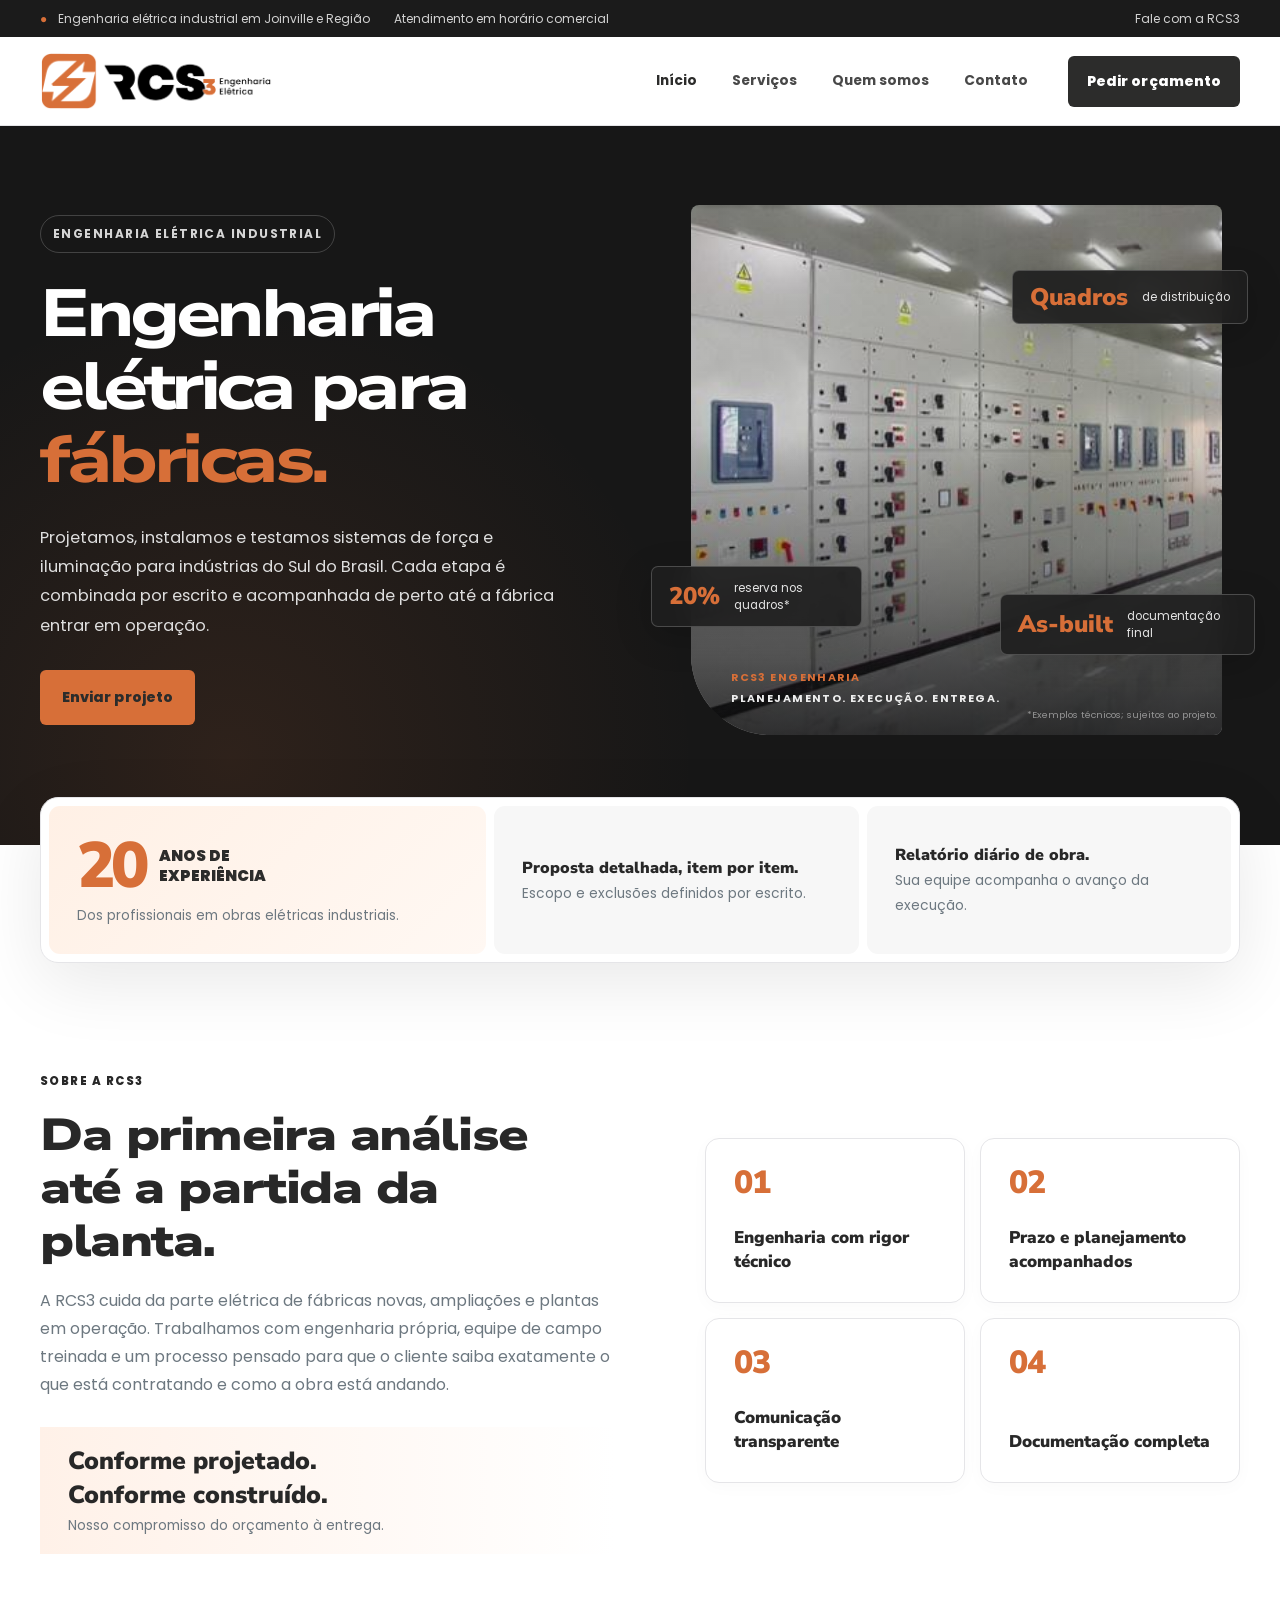
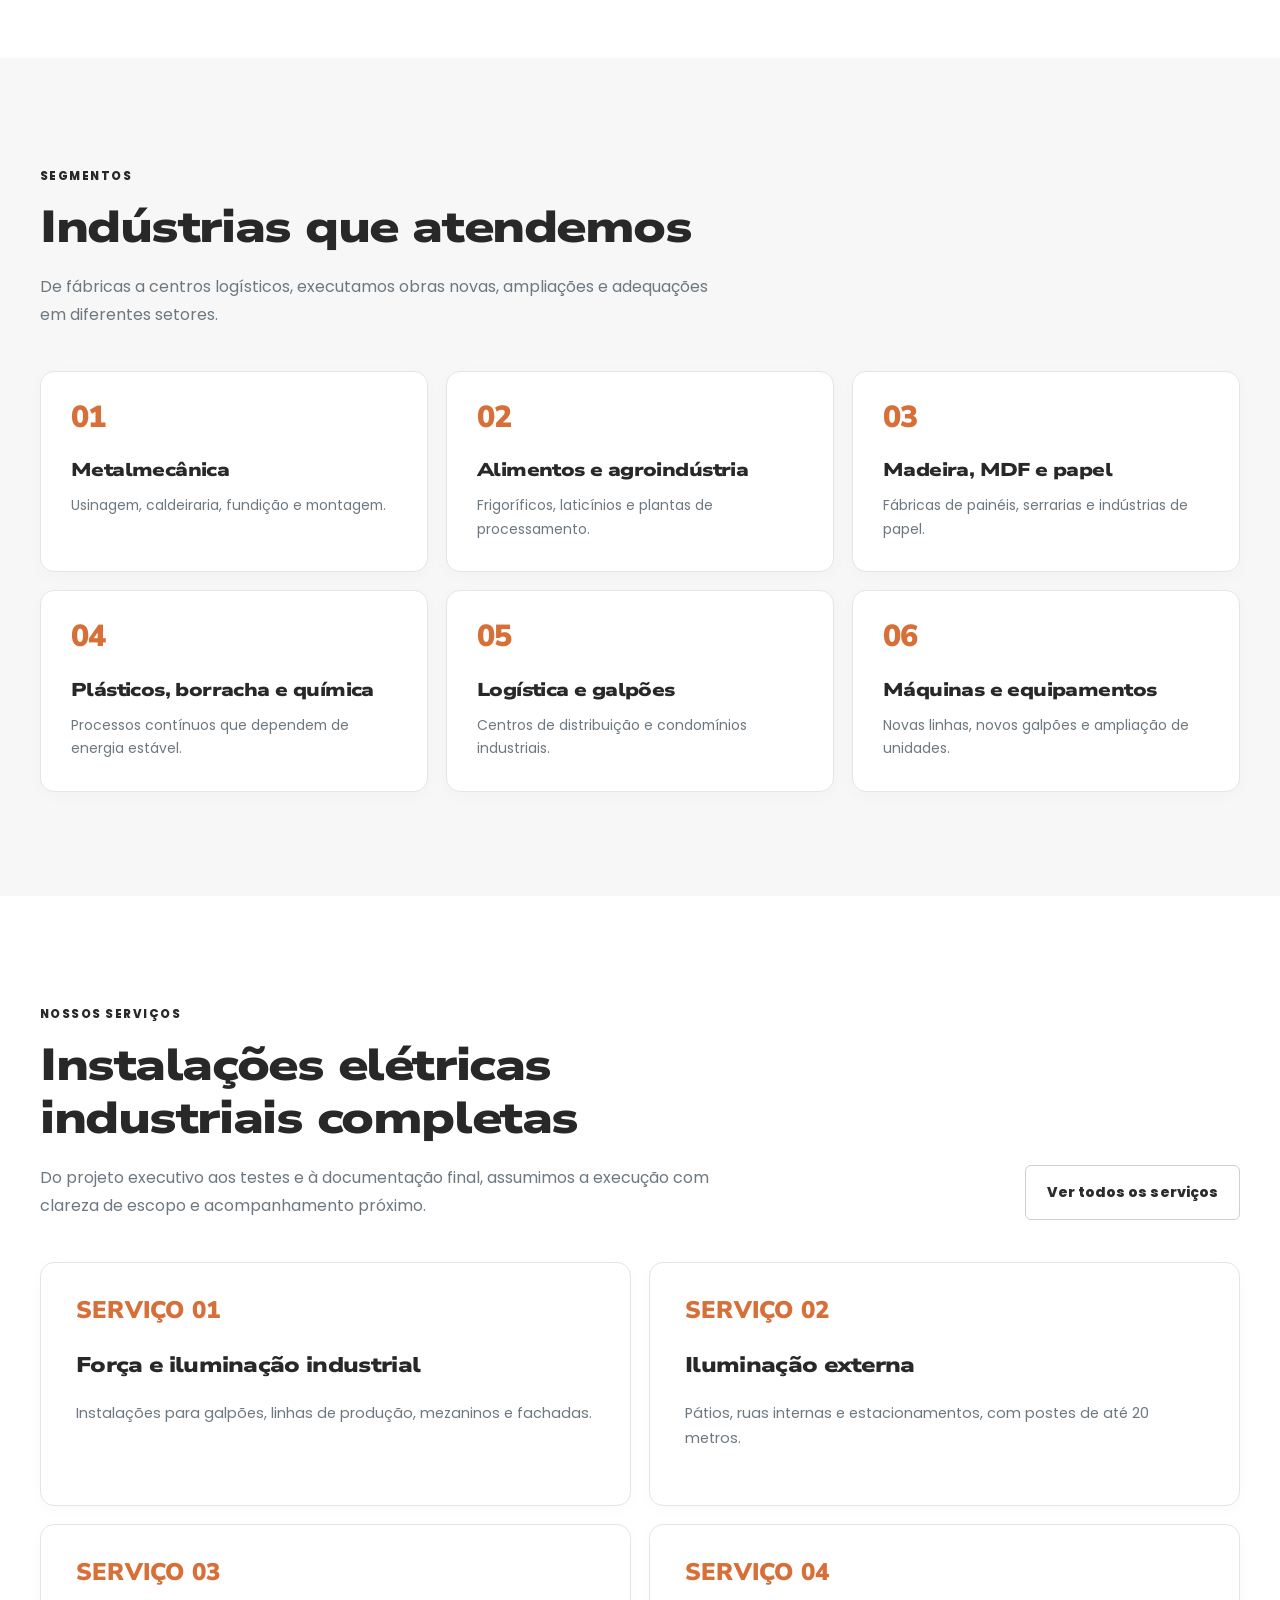
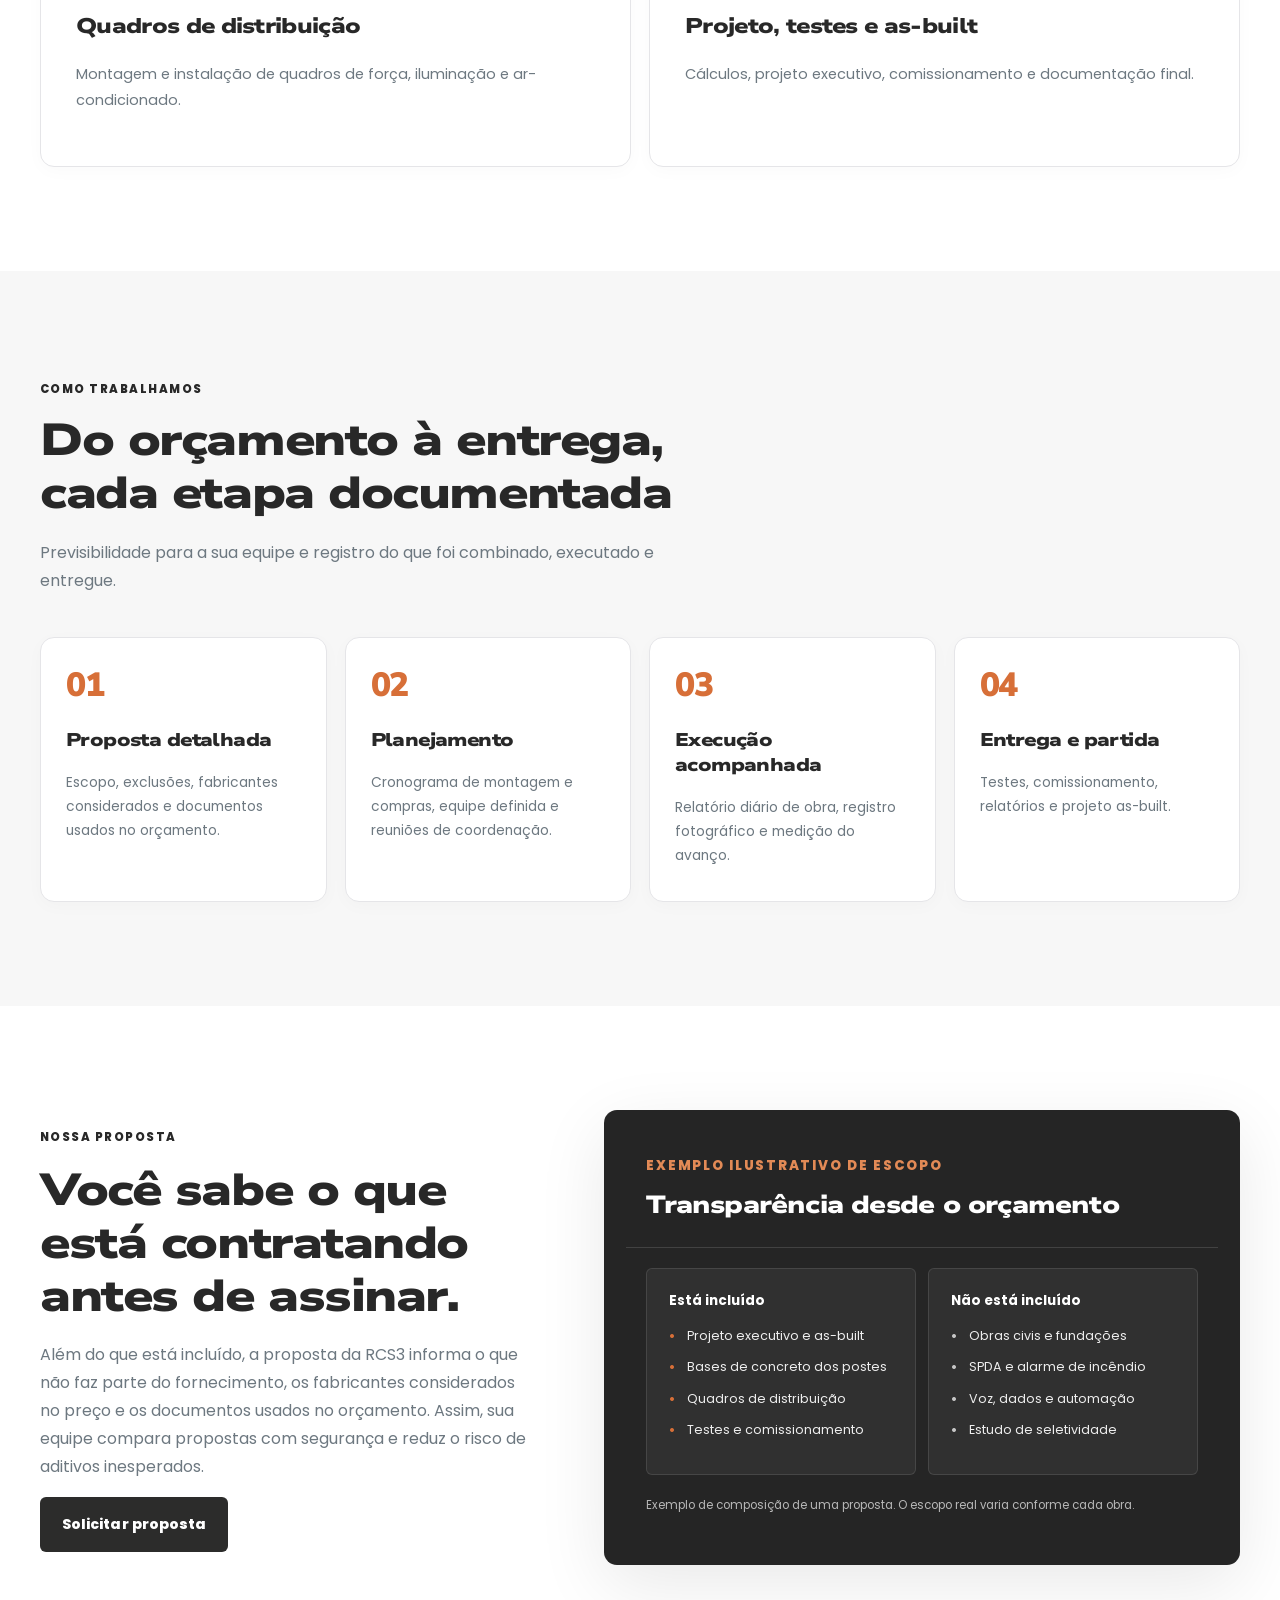
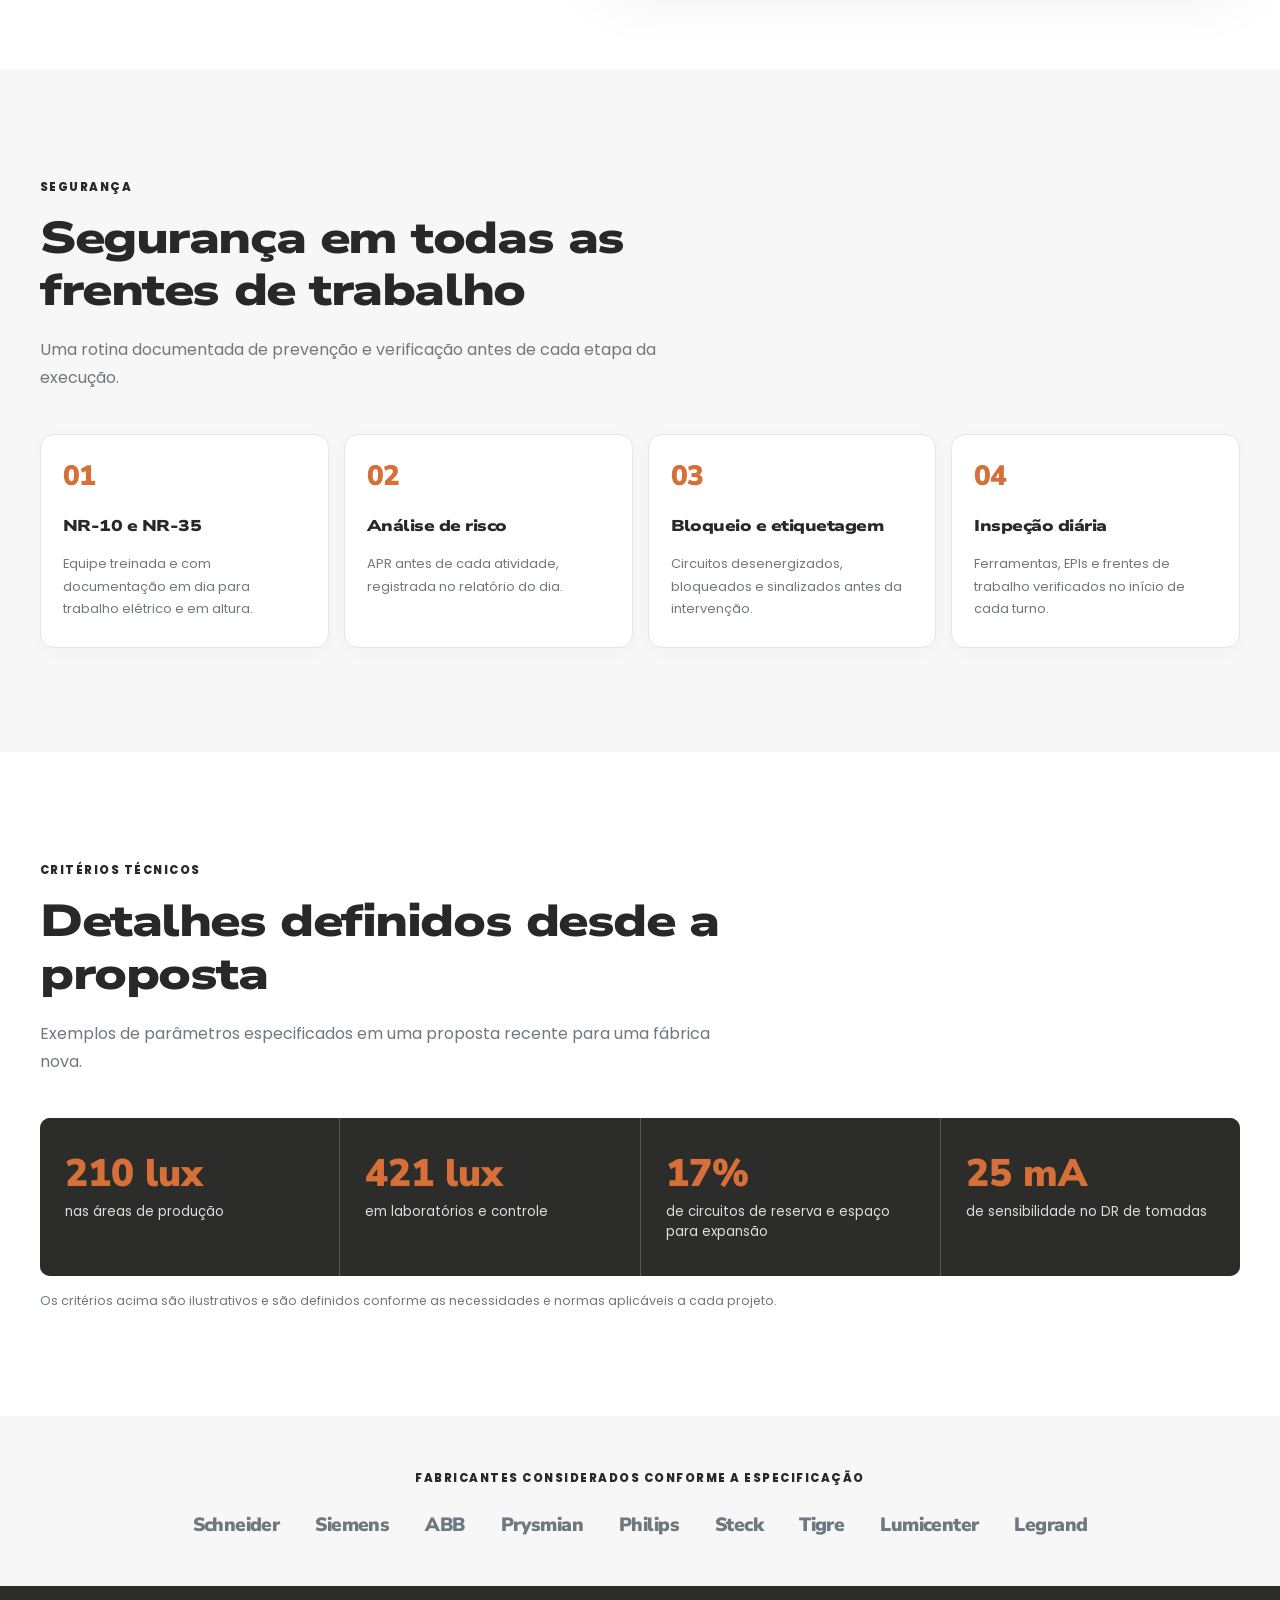
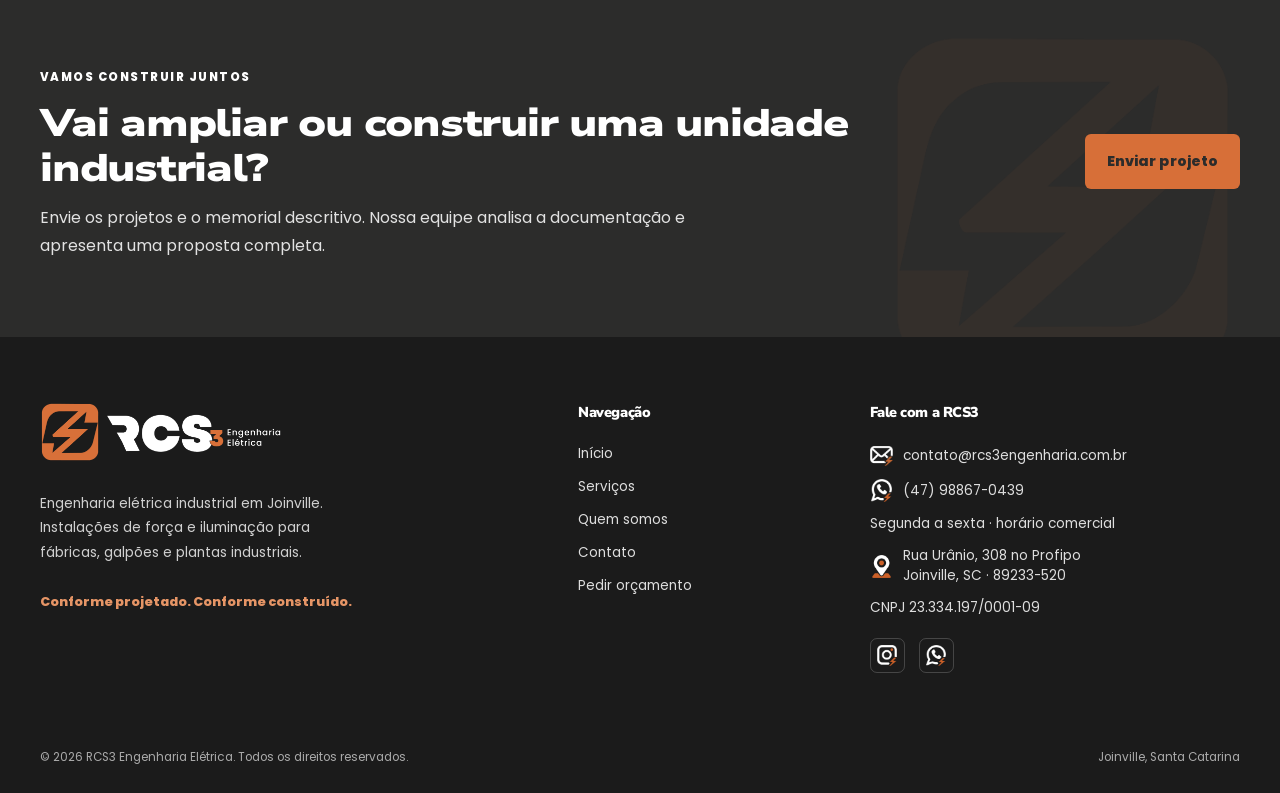
==== index.html @ acaf4c8c "Versao inicial do site RCS3" ====
<!DOCTYPE html>
<html lang="pt-BR">
  <head>
    <meta charset="UTF-8">
    <meta name="viewport" content="width=device-width, initial-scale=1.0">
    <meta name="theme-color" content="#2c2c2b">
    <meta name="description" content="Projetos, instalações de força e iluminação para indústrias, galpões e fábricas. Engenharia elétrica industrial em Joinville e Norte de Santa Catarina.">
    <meta property="og:type" content="website">
    <meta property="og:title" content="RCS3 Engenharia Elétrica | Instalações Industriais em Joinville">
    <meta property="og:description" content="Projetos, instalações de força e iluminação para indústrias, galpões e fábricas. Engenharia elétrica industrial em Joinville e Norte de Santa Catarina.">
    <title>RCS3 Engenharia Elétrica | Instalações Industriais em Joinville</title>
    <link rel="icon" type="image/png" sizes="192x192" href="assets/images/favicon-rcs3.png">
    <link rel="preconnect" href="https://fonts.googleapis.com">
    <link rel="preconnect" href="https://fonts.gstatic.com" crossorigin>
    <link rel="stylesheet" href="assets/css/style.css">
    <script type="application/ld+json">
      {
        "@context": "https://schema.org",
        "@type": "ProfessionalService",
        "name": "RCS3 Engenharia Elétrica",
        "description": "Engenharia elétrica industrial para fábricas, galpões e plantas industriais.",
        "telephone": "+55 47 98867-0439",
        "email": "contato@rcs3engenharia.com.br",
        "address": {
          "@type": "PostalAddress",
          "streetAddress": "Rua Urânio, 308",
          "addressLocality": "Joinville",
          "addressRegion": "SC",
          "postalCode": "89233-520",
          "addressCountry": "BR"
        },
        "areaServed": "Norte de Santa Catarina"
      }
    </script>
  </head>
  <body>
    <a href="#conteudo" class="skip-link">Pular para o conteúdo</a>
    <div class="topbar">
      <div class="container">
        <div class="topbar-items">
          <span><span class="dot">●</span> Engenharia elétrica industrial em Joinville e Região</span>
          <span>Atendimento em horário comercial</span>
        </div>
        <a href="https://wa.me/5547988670439?text=Ol%C3%A1%2C%20RCS3!%20Gostaria%20de%20conversar%20sobre%20um%20projeto%20el%C3%A9trico%20industrial." target="_blank" rel="noopener noreferrer">Fale com a RCS3</a>
      </div>
    </div>
    <header class="main-header">
      <div class="container header-inner">
        <a class="brand" href="index.html" aria-label="RCS3 Engenharia Elétrica, página inicial">
          <img class="brand-logo" src="assets/images/logo-preto-laranja.png" alt="RCS3 Engenharia Elétrica" width="232" height="55" decoding="async">
        </a>
        <nav class="nav" id="navegacao-principal" aria-label="Navegação principal" data-primary-nav>
          <a href="index.html" aria-current="page">Início</a>
          <a href="servicos.html">Serviços</a>
          <a href="quem-somos.html">Quem somos</a>
          <a href="contato.html">Contato</a>
        </nav>
        <a class="btn btn-navy header-cta" href="contato.html#orcamento">Pedir orçamento</a>
        <button class="menu-toggle" type="button" aria-label="Abrir ou fechar menu" aria-controls="navegacao-principal" aria-expanded="false" data-menu-toggle>Menu</button>
      </div>
    </header>
    <main id="conteudo">
      <section class="hero">
        <div class="container hero-inner">
          <div class="hero-copy">
            <span class="eyebrow">ENGENHARIA ELÉTRICA INDUSTRIAL</span>
            <h1>Engenharia elétrica para <em>fábricas.</em></h1>
            <p>Projetamos, instalamos e testamos sistemas de força e iluminação para indústrias do Sul do Brasil. Cada etapa é combinada por escrito e acompanhada de perto até a fábrica entrar em operação.</p>
            
            <div class="hero-actions">
              <a class="btn btn-gold" href="contato.html#orcamento">Enviar projeto</a>
            </div>
            </div>

            

          <div class="hero-image-wrap">
            <div class="hero-image" role="img" aria-label="Painéis elétricos industriais de distribuição">
              <div class="image-caption"><span>RCS3 ENGENHARIA</span> Planejamento. Execução. Entrega.</div>
            </div>

            <div class="tech-float one">
              <strong>Quadros</strong>
              <span>de distribuição</span>
            </div>

            <div class="tech-float two">
              <strong>20%</strong>
              <span>reserva nos quadros*</span>
            </div>
            <div class="tech-float three">
              <strong>As-built</strong>
              <span>documentação final</span>
            </div>
            <div class="hero-note">*Exemplos técnicos; sujeitos ao projeto.</div>
          </div>
        </div>
      </section>
      
      <section class="trust-band">
  <div class="container">
    <div class="trust-grid trust-grid-authority">

      <div class="trust-item trust-item-experience">
        <div class="experience-heading">
          <strong class="experience-number">20</strong>
          <span class="experience-label">
            ANOS DE<br>EXPERIÊNCIA
          </span>
        </div>

        <p class="experience-description">
          Dos profissionais em obras elétricas industriais.
        </p>
      </div>

      <div class="trust-item">
        <div>
          <strong>Proposta detalhada, item por item.</strong>
          <span>Escopo e exclusões definidos por escrito.</span>
        </div>
      </div>

      <div class="trust-item">
        <div>
          <strong>Relatório diário de obra.</strong>
          <span>Sua equipe acompanha o avanço da execução.</span>
        </div>
      </div>

    </div>
  </div>
</section>
      
      <section class="section">
        <div class="container intro-grid">
          <div data-reveal>
            <span class="small-label">SOBRE A RCS3</span>
            <h2 style="margin:18px 0">Da primeira análise até a partida da planta.</h2>
            <p class="muted">A RCS3 cuida da parte elétrica de fábricas novas, ampliações e plantas em operação. Trabalhamos com engenharia própria, equipe de campo treinada e um processo pensado para que o cliente saiba exatamente o que está contratando e como a obra está andando.</p>
            <div class="intro-stat">
              <strong>Conforme projetado.<br>Conforme construído.</strong>
              <span>Nosso compromisso do orçamento à entrega.</span>
            </div>
          </div>
          <div class="pill-stack" data-reveal>
            <div class="pill-tile">
              <span class="index">01</span>
              <strong>Engenharia com rigor técnico</strong>
            </div>
            <div class="pill-tile">
              <span class="index">02</span>
              <strong>Prazo e planejamento acompanhados</strong>
            </div>
            <div class="pill-tile">
              <span class="index">03</span>
              <strong>Comunicação transparente</strong>
            </div>
            <div class="pill-tile">
              <span class="index">04</span>
              <strong>Documentação completa</strong>
            </div>
          </div>
        </div>
      </section>
      <section class="section section-alt">
        <div class="container">
          <div class="section-top">
            <div class="section-heading">
              <span class="small-label">SEGMENTOS</span>
              <h2>Indústrias que atendemos</h2>
              <p>De fábricas a centros logísticos, executamos obras novas, ampliações e adequações em diferentes setores.</p>
            </div>
          </div>
          <div class="card-grid">
            <article class="simple-card" data-reveal>
              <div class="card-num">01</div>
              <h3>Metalmecânica</h3>
              <p>Usinagem, caldeiraria, fundição e montagem.</p>
            </article>
            <article class="simple-card" data-reveal>
              <div class="card-num">02</div>
              <h3>Alimentos e agroindústria</h3>
              <p>Frigoríficos, laticínios e plantas de processamento.</p>
            </article>
            <article class="simple-card" data-reveal>
              <div class="card-num">03</div>
              <h3>Madeira, MDF e papel</h3>
              <p>Fábricas de painéis, serrarias e indústrias de papel.</p>
            </article>
            <article class="simple-card" data-reveal>
              <div class="card-num">04</div>
              <h3>Plásticos, borracha e química</h3>
              <p>Processos contínuos que dependem de energia estável.</p>
            </article>
            <article class="simple-card" data-reveal>
              <div class="card-num">05</div>
              <h3>Logística e galpões</h3>
              <p>Centros de distribuição e condomínios industriais.</p>
            </article>
            <article class="simple-card" data-reveal>
              <div class="card-num">06</div>
              <h3>Máquinas e equipamentos</h3>
              <p>Novas linhas, novos galpões e ampliação de unidades.</p>
            </article>
          </div>
        </div>
      </section>
      <section class="section">
        <div class="container">
          <div class="section-top">
            <div class="section-heading">
              <span class="small-label">NOSSOS SERVIÇOS</span>
              <h2>Instalações elétricas industriais completas</h2>
              <p>Do projeto executivo aos testes e à documentação final, assumimos a execução com clareza de escopo e acompanhamento próximo.</p>
            </div>
            <a href="servicos.html" class="btn btn-outline">Ver todos os serviços</a>
          </div>
          <div class="service-grid">
            <article class="service-card" data-reveal>
              <div class="card-num">SERVIÇO 01</div>
              <h3>Força e iluminação industrial</h3>
              <p>Instalações para galpões, linhas de produção, mezaninos e fachadas.</p>
            </article>
            <article class="service-card" data-reveal>
              <div class="card-num">SERVIÇO 02</div>
              <h3>Iluminação externa</h3>
              <p>Pátios, ruas internas e estacionamentos, com postes de até 20 metros.</p>
            </article>
            <article class="service-card" data-reveal>
              <div class="card-num">SERVIÇO 03</div>
              <h3>Quadros de distribuição</h3>
              <p>Montagem e instalação de quadros de força, iluminação e ar-condicionado.</p>
            </article>
            <article class="service-card" data-reveal>
              <div class="card-num">SERVIÇO 04</div>
              <h3>Projeto, testes e as-built</h3>
              <p>Cálculos, projeto executivo, comissionamento e documentação final.</p>
            </article>
          </div>
        </div>
      </section>
      <section class="section section-alt">
        <div class="container">
          <div class="section-top">
            <div class="section-heading">
              <span class="small-label">COMO TRABALHAMOS</span>
              <h2>Do orçamento à entrega, cada etapa documentada</h2>
              <p>Previsibilidade para a sua equipe e registro do que foi combinado, executado e entregue.</p>
            </div>
          </div>
          <div class="process-grid">
            <article class="process-card" data-reveal>
              <div class="process-index">01</div>
              <h3>Proposta detalhada</h3>
              <p>Escopo, exclusões, fabricantes considerados e documentos usados no orçamento.</p>
            </article>
            <article class="process-card" data-reveal>
              <div class="process-index">02</div>
              <h3>Planejamento</h3>
              <p>Cronograma de montagem e compras, equipe definida e reuniões de coordenação.</p>
            </article>
            <article class="process-card" data-reveal>
              <div class="process-index">03</div>
              <h3>Execução acompanhada</h3>
              <p>Relatório diário de obra, registro fotográfico e medição do avanço.</p>
            </article>
            <article class="process-card" data-reveal>
              <div class="process-index">04</div>
              <h3>Entrega e partida</h3>
              <p>Testes, comissionamento, relatórios e projeto as-built.</p>
            </article>
          </div>
        </div>
      </section>
      <section class="section">
        <div class="container proposal-grid">
          <div data-reveal>
            <span class="small-label">NOSSA PROPOSTA</span>
            <h2 style="margin:17px 0">Você sabe o que está contratando antes de assinar.</h2>
            <p class="muted">Além do que está incluído, a proposta da RCS3 informa o que não faz parte do fornecimento, os fabricantes considerados no preço e os documentos usados no orçamento. Assim, sua equipe compara propostas com segurança e reduz o risco de aditivos inesperados.</p>
            <a href="contato.html#orcamento" class="btn btn-navy">Solicitar proposta</a>
          </div>
          <div class="proposal-box" data-reveal>
            <div class="proposal-head">
              <small>EXEMPLO ILUSTRATIVO DE ESCOPO</small>
              <h3>Transparência desde o orçamento</h3>
            </div>
            <div class="proposal-body">
              <div class="proposal-panel">
                <strong>Está incluído</strong>
                <ul>
                  <li>Projeto executivo e as-built</li>
                  <li>Bases de concreto dos postes</li>
                  <li>Quadros de distribuição</li>
                  <li>Testes e comissionamento</li>
                </ul>
              </div>
              <div class="proposal-panel exclude">
                <strong>Não está incluído</strong>
                <ul>
                  <li>Obras civis e fundações</li>
                  <li>SPDA e alarme de incêndio</li>
                  <li>Voz, dados e automação</li>
                  <li>Estudo de seletividade</li>
                </ul>
              </div>
            </div>
            <p class="proposal-foot">Exemplo de composição de uma proposta. O escopo real varia conforme cada obra.</p>
          </div>
        </div>
      </section>
      <section class="section section-alt">
        <div class="container">
          <div class="section-top">
            <div class="section-heading">
              <span class="small-label">SEGURANÇA</span>
              <h2>Segurança em todas as frentes de trabalho</h2>
              <p>Uma rotina documentada de prevenção e verificação antes de cada etapa da execução.</p>
            </div>
          </div>
          <div class="safety-grid">
            <article class="safety-card">
              <span class="mini-icon">01</span>
              <h3>NR-10 e NR-35</h3>
              <p>Equipe treinada e com documentação em dia para trabalho elétrico e em altura.</p>
            </article>
            <article class="safety-card">
              <span class="mini-icon">02</span>
              <h3>Análise de risco</h3>
              <p>APR antes de cada atividade, registrada no relatório do dia.</p>
            </article>
            <article class="safety-card">
              <span class="mini-icon">03</span>
              <h3>Bloqueio e etiquetagem</h3>
              <p>Circuitos desenergizados, bloqueados e sinalizados antes da intervenção.</p>
            </article>
            <article class="safety-card">
              <span class="mini-icon">04</span>
              <h3>Inspeção diária</h3>
              <p>Ferramentas, EPIs e frentes de trabalho verificados no início de cada turno.</p>
            </article>
          </div>
        </div>
      </section>
      <section class="section">
        <div class="container">
          <div class="section-top">
            <div class="section-heading">
              <span class="small-label">CRITÉRIOS TÉCNICOS</span>
              <h2>Detalhes definidos desde a proposta</h2>
              <p>Exemplos de parâmetros especificados em uma proposta recente para uma fábrica nova.</p>
            </div>
          </div>
          <div class="metrics-grid">
            <div class="metric">
              <strong><span class="metric-number" data-count="250">250</span> lux</strong>
              <span>nas áreas de produção</span>
            </div>
            <div class="metric">
              <strong><span class="metric-number" data-count="500">500</span> lux</strong>
              <span>em laboratórios e controle</span>
            </div>
            <div class="metric">
              <strong><span class="metric-number" data-count="20">20</span>%</strong>

              <span>de circuitos de reserva e espaço para expansão</span>
            </div>
            <div class="metric">
              <strong><span class="metric-number" data-count="30">30</span> mA</strong>
              <span>de sensibilidade no DR de tomadas</span>
            </div>
          </div>
          <p class="metric-footnote">Os critérios acima são ilustrativos e são definidos conforme as necessidades e normas aplicáveis a cada projeto.</p>
        </div>
      </section>
      <section class="section-alt" style="padding:48px 0">
        <div class="container">
          <div style="text-align:center;margin-bottom:23px"><span class="small-label">FABRICANTES CONSIDERADOS CONFORME A ESPECIFICAÇÃO</span></div>
          <div class="brand-list">
            <span>Schneider</span>
            <span>Siemens</span>
            <span>ABB</span>
            <span>Prysmian</span>
            <span>Philips</span>
            <span>Steck</span>
            <span>Tigre</span>
            <span>Lumicenter</span>
            <span>Legrand</span>
          </div>
        </div>
      </section>
      <section class="cta-section">
        <div class="container cta-layout">
          <div>
            <span class="small-label">VAMOS CONSTRUIR JUNTOS</span>
            <h2>Vai ampliar ou construir uma unidade industrial?</h2>
            <p>Envie os projetos e o memorial descritivo. Nossa equipe analisa a documentação e apresenta uma proposta completa.</p>
          </div>
          <a href="contato.html#orcamento" class="btn btn-gold">Enviar projeto</a>
        </div>
      </section>
    </main>
    <footer class="footer">
      <div class="container">
        <div class="footer-grid">
          <div>
            <a class="brand" href="index.html" aria-label="RCS3 - Início">
              <img class="brand-logo" src="assets/images/logo-branco-laranja.png" alt="RCS3 Engenharia Elétrica" width="232" height="55" decoding="async">
            </a>
            <p class="footer-desc">Engenharia elétrica industrial em Joinville. Instalações de força e iluminação para fábricas, galpões e plantas industriais.</p>
            <span class="footer-slogan">Conforme projetado. Conforme construído.</span>
          </div>
          <div>
            <h4>Navegação</h4>
            <div class="footer-links">
              <a href="index.html">Início</a>
              <a href="servicos.html">Serviços</a>
              <a href="quem-somos.html">Quem somos</a>
              <a href="contato.html">Contato</a>
              <a href="contato.html#orcamento">Pedir orçamento</a>
            </div>
          </div>
          <div>
            <h4>Fale com a RCS3</h4>
            <div class="footer-contact">
              <a class="footer-with-icon" href="mailto:contato@rcs3engenharia.com.br">
                <img src="assets/images/icone-email-claro.png" width="23" height="23" alt="" loading="lazy">
                contato@rcs3engenharia.com.br
              </a>
              <a class="footer-with-icon" href="tel:+5547988670439">
                <img src="assets/images/icone-whatsapp-claro.png" width="23" height="23" alt="" loading="lazy">
                (47) 98867-0439
              </a>
              <span>Segunda a sexta · horário comercial</span>
              <span class="footer-with-icon">
                <img src="assets/images/icone-localizacao-claro.png" width="23" height="23" alt="" loading="lazy">
                <span>Rua Urânio, 308 no Profipo<br>Joinville, SC · 89233-520</span>
              </span>
              <span>CNPJ 23.334.197/0001-09</span>
              <div class="footer-social">
                <a href="https://www.instagram.com/rcs3.engenharia/" target="_blank" rel="noopener noreferrer" aria-label="RCS3 no Instagram">
                  <img src="assets/images/icone-instagram-claro.png" width="21" height="21" alt="" loading="lazy">
                </a>
                <a href="https://wa.me/5547988670439" target="_blank" rel="noopener noreferrer" aria-label="RCS3 no WhatsApp">
                  <img src="assets/images/icone-whatsapp-claro.png" width="21" height="21" alt="" loading="lazy">
                </a>
              </div>
            </div>
          </div>
        </div>
        <div class="footer-bottom">
          <span>© <span data-current-year>2026</span> RCS3 Engenharia Elétrica. Todos os direitos reservados.</span>
          <span>Joinville, Santa Catarina</span>
        </div>
      </div>
    </footer>
    <script src="assets/js/main.js" defer></script>
  </body>
</html>
---- assets/css/style.css ----
@import url("https://fonts.googleapis.com/css2?family=Nunito+Sans:wght@500;600;700;800;900&family=Poppins:wght@400;500;600;700&display=swap");

:root {
  --navy: #2c2c2b;
  --navy-2: #171717;
  --navy-3: #484848;
  --ink: #282828;
  --muted: #6d7880;
  --gold: #d76f38;
  --gold-dark: #bc5727;
  --paper: #f7f7f7;
  --white: #fff;
  --line: #e5e5e8;
  --shadow: 0 20px 70px rgba(0,0,0,.09);
  --radius: 18px;
  --container: 1200px;
}

* {
  box-sizing: border-box;
}

html {
  scroll-behavior: smooth;
}

body {
  margin: 0;
  color: var(--ink);
  background: var(--white);
  font-family: "Poppins", Arial, sans-serif;
  -webkit-font-smoothing: antialiased;
}

body.menu-open {
  overflow: hidden;
}

a {
  text-decoration: none;
  color: inherit;
}

button,
input,
select,
textarea {
  font: inherit;
}

button {
  cursor: pointer;
}

img,
svg {
  display: block;
  max-width: 100%;
}

::selection {
  background: var(--gold);
  color: #171717;
}

:focus-visible {
  outline: 3px solid var(--gold);
  outline-offset: 3px;
}

.container {
  width: min(calc(100% - 44px),var(--container));
  margin: auto;
}

.skip-link {
  position: absolute;
  left: 15px;
  top: -80px;
  z-index: 9999;
  background: #fff;
  color: #111;
  padding: 12px 16px;
  border-radius: 6px;
}

.skip-link:focus {
  top: 12px;
}

h1,
h2,
h3,
h4,
p {
  margin-top: 0;
}

h1,
h2,
h3,
h4 {
  font-family: "Nunito Sans", "Poppins", Arial, sans-serif;
  font-weight: 900;
  font-stretch: expanded;
  letter-spacing: -.032em;
}

h2 {
  font-size: clamp(2rem,3.5vw,3.25rem);
  line-height: 1.18;
}

h3 {
  font-size: 1.15rem;
  line-height: 1.35;
}

p {
  line-height: 1.75;
}

ul {
  padding-left: 1.15rem;
}

.small-label {
  display: inline-flex;
  align-items: center;
  gap: 9px;
  font-weight: 800;
  font-family: "Creato Display", "Poppins", sans-serif;
  letter-spacing: .13em;
  text-transform: uppercase;
  font-size: .72rem;
}

.muted {
  color: var(--muted);
}

.eyebrow {
  display: inline-flex;
  align-items: center;
  gap: 10px;
  padding: 9px 12px;
  border: 1px solid #ffffff30;
  border-radius: 100px;
  color: #d5d5d5;
  font-size: .75rem;
  font-weight: 700;
  letter-spacing: .12em;
  text-transform: uppercase;
}

.btn {
  display: inline-flex;
  align-items: center;
  justify-content: center;
  gap: 22px;
  border: 1px solid transparent;
  border-radius: 6px;
  padding: 16px 21px;
  min-height: 52px;
  font-size: .88rem;
  letter-spacing: .005em;
  font-weight: 800;
  transition: transform .2s ease,background .2s ease,color .2s ease;
}

.btn:hover {
  transform: translateY(-2px);
}

.btn-gold {
  background: var(--gold);
  color: var(--navy);
}

.btn-gold:hover {
  background: #e18450;
}

.btn-navy {
  background: var(--navy);
  color: #fff;
}

.btn-navy:hover {
  background: var(--navy-3);
}

.btn-outline {
  border-color: #d0d0d0;
  color: var(--navy);
  background: transparent;
}

.btn-outline:hover {
  background: #f1f1f1;
}

.btn-link {
  background: transparent;
  padding: 0;
  border: 0;
  min-height: auto;
  color: var(--navy);
}

.section {
  padding: 104px 0;
}

.section-alt {
  background: var(--paper);
}

.section-top {
  display: flex;
  justify-content: space-between;
  align-items: end;
  gap: 30px;
  margin-bottom: 42px;
}

.section-heading {
  max-width: 750px;
}

.section-heading p {
  max-width: 680px;
  color: var(--muted);
  margin-bottom: 0;
}

.section-heading h2 {
  margin: 15px 0 18px;
}

.rule {
  height: 1px;
  background: var(--line);
}

/* top / navigation */
.topbar {
  background: #1b1b1b;
  color: #d2d2d2;
  font-size: .75rem;
}

.topbar .container {
  display: flex;
  align-items: center;
  justify-content: space-between;
  min-height: 37px;
  gap: 20px;
}

.topbar-items {
  display: flex;
  gap: 24px;
  align-items: center;
}

.topbar .dot {
  color: var(--gold);
  padding-right: 8px;
}

.topbar a:hover {
  color: var(--gold);
}

.main-header {
  position: sticky;
  top: 0;
  z-index: 1000;
  background: #fff;
  box-shadow: 0 1px 0 #e5e5e8;
}

.header-inner {
  display: flex;
  align-items: center;
  min-height: 88px;
  gap: 40px;
}

.brand {
  display: flex;
  align-items: center;
  gap: 11px;
  flex-shrink: 0;
}





.nav {
  display: flex;
  align-items: center;
  gap: 35px;
  margin-left: auto;
}

.nav a {
  font-size: .86rem;
  font-weight: 700;
  color: #484848;
  position: relative;
  white-space: nowrap;
}

.nav a:hover,
.nav a[aria-current=page] {
  color: var(--navy);
}

.header-cta {
  padding: 14px 18px;
  min-height: 48px;
  white-space: nowrap;
}

.menu-toggle {
  display: none;
  background: transparent;
  border: 0;
  padding: 10px;
  flex-direction: column;
  gap: 5px;
  color: var(--navy);
  font-size: .84rem;
  font-weight: 800;
  letter-spacing: .03em;
}

/* home hero */
.hero {
  position: relative;
  isolation: isolate;
  overflow: hidden;
  background: var(--navy-2);
  color: white;
}

.hero:before {
  content: "";
  position: absolute;
  z-index: -1;
  inset: 0;
  background: radial-gradient(circle at 12% 84%,rgba(215,111,56,.10),transparent 36%);
}

.hero-inner {
  display: grid;
  grid-template-columns: 1fr .97fr;
  gap: 55px;
  align-items: center;
  min-height: 645px;
  padding: 80px 0 110px;
}

.hero-copy {
  position: relative;
  z-index: 4;
}

.hero-copy h1 {
  font-size: clamp(3.15rem,5.2vw,5.6rem);
  font-weight: 800;
  line-height: 1.1;
  letter-spacing: -.067em;
  max-width: 700px;
  margin: 25px 0;
}

.hero-copy h1 em {
  font-style: normal;
  color: var(--gold);
}

.hero-copy>p {
  max-width: 520px;
  color: #dedede;
  font-size: 1.02rem;
  line-height: 1.8;
  margin-bottom: 30px;
}

.hero-actions {
  display: flex;
  flex-wrap: wrap;
  align-items: center;
  gap: 18px;
}

.hero-secondary {
  font-size: .82rem;
  color: #e7e7e7;
  font-weight: 700;
  display: flex;
  align-items: center;
  gap: 9px;
}

.hero-secondary:hover {
  color: var(--gold);
}

.hero-proof {
  display: flex;
  align-items: center;
  gap: 18px;
  margin-top: 52px;
  padding-top: 24px;
  max-width: 520px;
}

.hero-proof-strong {
  font: 900 1.8rem/1 "Nunito Sans", sans-serif;
  color: var(--gold);
}

.hero-proof-text {
  font-size: .82rem;
  line-height: 1.6;
  color: #d8d8d8;
}

.hero-image-wrap {
  height: 530px;
  position: relative;
  min-width: 0;
}

.hero-image {
  position: absolute;
  inset: 0 18px 0 15px;
  overflow: hidden;
  border-radius: 8px 8px 8px 80px;

  background:
    url("../images/painel-home-exemplo.jpg") center/cover no-repeat;
}

.hero-image:before {
  content: "";
  position: absolute;
  inset: 0;
  background: linear-gradient(135deg,rgba(23,23,23,.08),rgba(23,23,23,.17));
  opacity: 1;
}

.hero-image:after {
  content: "";
  position: absolute;
  inset: 0;
  background: linear-gradient(to bottom,transparent 42%,rgba(12,12,12,.78));
}

.image-caption {
  position: absolute;
  bottom: 28px;
  left: 40px;
  z-index: 2;
  font-size: .68rem;
  text-transform: uppercase;
  letter-spacing: .13em;
  font-weight: 700;
  color: #ededed;
}

.image-caption span {
  display: block;
  color: var(--gold);
  margin-bottom: 5px;
}

.tech-float {
  position: absolute;
  z-index: 5;
  border: 1px solid #dadada3d;
  background: rgba(31,31,31,.90);
  backdrop-filter: blur(14px);
  padding: 13px 17px;
  display: flex;
  gap: 14px;
  align-items: center;
  box-shadow: 0 10px 36px rgba(0,0,0,.18);
  border-radius: 7px;
}

.tech-float strong {
  color: var(--gold);
  font: 900 1.5rem/1.1 "Nunito Sans", sans-serif;
  white-space: nowrap;
}

.tech-float span {
  font-size: .73rem;
  line-height: 1.4;
  color: #e3e3e3;
  max-width: 110px;
}

.tech-float.one {
  top: 65px;
  right: -8px;
}

.tech-float.two {
  bottom: 108px;
  left: -25px;
}

.tech-float.three {
  right: -15px;
  bottom: 80px;
}

.hero-note {
  position: absolute;
  right: 23px;
  bottom: 13px;
  color: #bdbdbd;
  font-size: .6rem;
  opacity: .7;
}

.trust-band {
  position: relative;
  z-index: 5;
  margin-top: -48px;
}

.trust-grid {
  display: grid;
  grid-template-columns: repeat(2,1fr);
  gap: 0;
  background: transparent;
  box-shadow: var(--shadow);
  border: 1px solid #e5e5e8;
  border-radius: 12px;
  overflow: hidden;
}

.trust-item {
  background: #fff;
  display: flex;
  align-items: center;
  gap: 0;
  padding: 28px 38px;
}

.trust-item strong {
  display: block;
  font: 900 .91rem/1.45 "Nunito Sans",sans-serif;
}

.trust-item span:last-child {
  font-size: .78rem;
  color: var(--muted);
}

/* section components */
.intro-grid {
  display: grid;
  grid-template-columns: 1fr .93fr;
  gap: 90px;
  align-items: center;
}

.intro-stat {
  padding: 17px 0 17px 28px;
  background: linear-gradient(90deg,#fff7f1,#fff);
  margin-top: 28px;
}

.intro-stat strong {
  display: block;
  font: 900 1.55rem "Nunito Sans",sans-serif;
}

.intro-stat span {
  color: var(--muted);
  font-size: .86rem;
}

.pill-stack {
  display: grid;
  grid-template-columns: 1fr 1fr;
  gap: 15px;
}

.pill-tile {
  border: 1px solid var(--line);
  border-radius: 12px;
  padding: 28px;
  min-height: 165px;
  background: #fff;
}

.pill-tile .index {
  display: block;
  color: #d76f38;
  font: 900 .82rem "Nunito Sans",sans-serif;
  margin-bottom: 28px;
}

.pill-tile strong {
  display: block;
  max-width: 180px;
  font: 900 1.04rem/1.4 "Nunito Sans",sans-serif;
}

.card-grid {
  display: grid;
  grid-template-columns: repeat(3,1fr);
  gap: 18px;
}

.simple-card {
  padding: 30px;
  border: 1px solid var(--line);
  border-radius: var(--radius);
  background: #fff;
  transition: box-shadow .2s,transform .2s;
}

.simple-card:hover {
  box-shadow: var(--shadow);
  transform: translateY(-3px);
}

.card-num {
  font: 900 .77rem "Nunito Sans",sans-serif;
  color: #c35e2e;
  letter-spacing: .09em;
  margin-bottom: 35px;
}

.simple-card h3 {
  margin: 0 0 11px;
}

.simple-card p {
  font-size: .87rem;
  color: var(--muted);
  line-height: 1.7;
  margin: 0;
}

.service-grid {
  display: grid;
  grid-template-columns: repeat(2,1fr);
  gap: 18px;
}

.service-card {
  padding: 33px 35px;
  border: 1px solid var(--line);
  border-radius: var(--radius);
  background: #fff;
  position: relative;
  overflow: hidden;
}

.service-card .card-num {
  margin-bottom: 24px;
}

.service-card h3 {
  font-size: 1.33rem;
}

.service-card p {
  color: var(--muted);
  font-size: .91rem;
  margin-bottom: 20px;
}

.service-card ul {
  list-style: none;
  padding: 0;
  margin: 0 0 20px;
  display: grid;
  gap: 10px;
  font-size: .85rem;
}

.service-card li {
  padding-left: 21px;
  position: relative;
  color: #484848;
}

.service-card li:before {
  content: "✓";
  position: absolute;
  left: 0;
  color: #d76f38;
  font-weight: 900;
}

.service-card .indication {
  border-top: 1px solid var(--line);
  padding-top: 16px;
  font-size: .8rem;
  color: var(--muted);
  margin: 0;
}

.service-card .indication b {
  color: var(--ink);
}

.process-grid {
  display: grid;
  grid-template-columns: repeat(4,1fr);
  gap: 18px;
  counter-reset: process;
}

.process-card {
  padding: 29px 25px;
  border-radius: 12px;
  background: #fff;
  min-height: 265px;
}

.process-index {
  display: flex;
  align-items: center;
  justify-content: space-between;
  margin-bottom: 30px;
  font: 900 1.7rem "Nunito Sans",sans-serif;
  color: #d76f38;
}

.process-card p {
  font-size: .86rem;
  color: var(--muted);
  margin-bottom: 0;
}

.proposal-grid {
  display: grid;
  grid-template-columns: .87fr 1.13fr;
  gap: 75px;
  align-items: center;
}

.proposal-box {
  background: #252525;
  padding: 22px;
  border-radius: 13px;
  box-shadow: var(--shadow);
  color: #fff;
}

.proposal-head {
  padding: 20px 20px 24px;
  border-bottom: 1px solid #ffffff22;
}

.proposal-head small {
  color: #e28a56;
  letter-spacing: .13em;
  font-weight: 800;
}

.proposal-head h3 {
  font-size: 1.55rem;
  margin: 12px 0 0;
}

.proposal-body {
  display: grid;
  grid-template-columns: 1fr 1fr;
  gap: 12px;
  padding: 20px;
}

.proposal-panel {
  padding: 22px;
  background: #ffffff0d;
  border-radius: 6px;
  border: 1px solid #ffffff1b;
}

.proposal-panel strong {
  display: block;
  font-size: .84rem;
  margin-bottom: 15px;
}

.proposal-panel ul {
  list-style: none;
  margin: 0;
  padding: 0;
}

.proposal-panel li {
  font-size: .79rem;
  line-height: 1.55;
  color: #eeeeee;
  margin-bottom: 12px;
  padding-left: 18px;
  position: relative;
}

.proposal-panel li:before {
  position: absolute;
  left: 0;
  content: "•";
  font-weight: 900;
  color: #d76f38;
}

.proposal-panel.exclude li:before {
  content: "•";
  color: #c6c6c6;
}

.proposal-foot {
  font-size: .72rem;
  padding: 0 20px 16px;
  color: #b7b7b7;
}

.safety-grid {
  display: grid;
  grid-template-columns: repeat(4,1fr);
  gap: 15px;
}

.safety-card {
  padding: 26px 22px;
  border: 1px solid var(--line);
  border-radius: 10px;
  background: white;
}

.safety-card .mini-icon {
  font: 900 1.2rem "Nunito Sans",sans-serif;
  color: #d76f38;
  display: block;
  margin-bottom: 21px;
}

.safety-card h3 {
  font-size: .98rem;
}

.safety-card p {
  font-size: .81rem;
  color: var(--muted);
  margin: 0;
}

.metrics-grid {
  display: grid;
  grid-template-columns: repeat(4,1fr);
  gap: 1px;
  background: #585858;
  border-radius: 10px;
  overflow: hidden;
}

.metric {
  padding: 34px 25px;
  background: #2c2c2b;
  color: #fff;
}

.metric strong {
  font: 900 clamp(2.25rem,3vw,3.4rem) "Nunito Sans",sans-serif;
  color: var(--gold);
  display: block;
}

.metric > span {
  display: block;
  font-size: .83rem;
  color: #dddddd;
  margin-top: 7px;
}


.metric-footnote {
  font-size: .78rem;
  color: var(--muted);
  margin: 14px 0 0;
}

.brands {
  padding: 25px 0;
}

.brand-list {
  display: flex;
  flex-wrap: wrap;
  gap: 24px 36px;
  align-items: center;
  justify-content: center;
}

.brand-list span {
  font: 900 clamp(.9rem,1.5vw,1.25rem) "Nunito Sans",sans-serif;
  color: #6d7880;
  letter-spacing: -.03em;
}

.cta-section {
  background: var(--navy);
  color: #fff;
  padding: 77px 0;
  position: relative;
  overflow: hidden;
}

.cta-layout {
  display: flex;
  justify-content: space-between;
  align-items: center;
  gap: 35px;
  position: relative;
  z-index: 2;
}

.cta-layout h2 {
  margin: 13px 0;
  font-size: clamp(1.9rem,3vw,2.9rem);
}

.cta-layout p {
  color: #e2e2e2;
  margin: 0;
  max-width: 650px;
}

.cta-layout .btn {
  flex-shrink: 0;
}

/* subpage */
.page-hero {
  background: var(--navy);
  color: #fff;
  position: relative;
  overflow: hidden;
  padding: 90px 0 95px;
}

.page-hero:before {
  position: absolute;
  inset: 0;
  content: "";
  background: radial-gradient(circle at 86% 30%,#ad6e4f20,transparent 35%);
}

.page-hero .container {
  position: relative;
  z-index: 2;
}

.page-hero h1 {
  font: 900 clamp(2.55rem,5vw,4.8rem)/1.12 "Nunito Sans",sans-serif;
  letter-spacing: -.06em;
  max-width: 890px;
  margin: 17px 0 19px;
}

.page-hero p {
  max-width: 700px;
  color: #e0e0e0;
  font-size: 1rem;
  margin: 0;
}

.breadcrumbs {
  display: flex;
  gap: 8px;
  color: #d0d0d0;
  font-size: .79rem;
  margin-bottom: 25px;
}

.breadcrumbs a:hover {
  color: var(--gold);
}

.breadcrumbs span:last-child {
  color: #f3b08a;
}

.work-grid {
  display: grid;
  grid-template-columns: repeat(4,1fr);
  gap: 16px;
}

.work-card {
  padding: 27px 24px;
  background: #fff;
  border: 1px solid var(--line);
  border-radius: 10px;
}

.work-card h3 {
  margin: 0 0 12px;
}

.work-card p {
  font-size: .84rem;
  color: var(--muted);
  margin: 0;
}

.docs-grid {
  display: grid;
  grid-template-columns: repeat(4,1fr);
  gap: 11px;
}

.doc-item {
  background: #fff;
  padding: 16px 18px;
  border: 1px solid var(--line);
  border-radius: 8px;
  font-weight: 700;
  font-size: .85rem;
}

.values-grid {
  display: grid;
  grid-template-columns: repeat(3,1fr);
  gap: 16px;
}

.value-card {
  background: #fff;
  padding: 30px;
  border: 1px solid var(--line);
  border-radius: 10px;
}

.value-card h3 {
  color: #b85729;
}

.value-card p {
  color: var(--muted);
  font-size: .88rem;
  margin: 0;
}

.commit-list {
  display: grid;
  grid-template-columns: repeat(2,1fr);
  gap: 13px 30px;
  margin: 0;
  padding: 0;
  list-style: none;
}

.commit-list li {
  padding: 19px 15px 19px 45px;
  border-bottom: 1px solid var(--line);
  position: relative;
  font-size: .9rem;
  line-height: 1.7;
}

.commit-list li:before {
  content: "✓";
  position: absolute;
  top: 18px;
  left: 10px;
  font-weight: 900;
  color: #d76f38;
}

.region-box {
  background: #333333;
  color: #fff;
  padding: 35px;
  border-radius: 12px;
}

.region-tags {
  display: flex;
  flex-wrap: wrap;
  gap: 10px;
  margin-top: 22px;
}

.region-tags span {
  font-size: .8rem;
  border: 1px solid #ffffff32;
  border-radius: 100px;
  padding: 8px 13px;
}

.region-box p {
  color: #dddddd;
}

/* contact */
.contact-options {
  display: grid;
  grid-template-columns: repeat(3,1fr);
  gap: 15px;
}

.contact-option {
  border: 1px solid var(--line);
  padding: 29px;
  border-radius: 12px;
  display: flex;
  flex-direction: column;
  align-items: flex-start;
  background: #fff;
}

.contact-option .small-label {
  color: #c35e2e;
  margin-bottom: 20px;
}

.contact-option h3 {
  font-size: 1.26rem;
  margin-bottom: 9px;
}

.contact-option p {
  color: var(--muted);
  font-size: .85rem;
  flex: 1;
}

.quote-layout {
  display: grid;
  grid-template-columns: .73fr 1.27fr;
  gap: 60px;
  align-items: start;
}

.steps-list {
  padding: 0;
  margin: 26px 0;
  list-style: none;
  counter-reset: item;
}

.steps-list li {
  padding: 0 0 26px 39px;
  position: relative;
  color: #6d7880;
  font-size: .86rem;
  line-height: 1.6;
  counter-increment: item;
}

.steps-list li:before {
  content: counter(item,decimal-leading-zero);
  position: absolute;
  left: 0;
  top: 0;
  color: #c35e2e;
  font-weight: 800;
}

.steps-list b {
  color: var(--ink);
}

.form-card {
  border-radius: 13px;
  background: #fff;
  border: 1px solid var(--line);
  padding: 34px;
  box-shadow: 0 12px 50px rgba(0,0,0,.055);
}

.form-card h3 {
  margin-bottom: 25px;
  font-size: 1.38rem;
}

.form-grid {
  display: grid;
  grid-template-columns: repeat(2,1fr);
  gap: 18px;
}

.field {
  display: flex;
  flex-direction: column;
  gap: 8px;
}

.field.full {
  grid-column: 1/-1;
}

.field label {
  font-size: .81rem;
  font-weight: 800;
  color: #484848;
}

.field input,
.field select,
.field textarea {
  width: 100%;
  border: 1px solid #d6d6d6;
  background: #fff;
  padding: 13px 12px;
  min-height: 48px;
  border-radius: 6px;
  color: var(--ink);
  outline: 0;
}

.field input:focus,
.field select:focus,
.field textarea:focus {
  border-color: #d76f38;
  box-shadow: 0 0 0 3px #d76f3825;
}

.field textarea {
  resize: vertical;
  min-height: 125px;
}

.field small {
  font-size: .74rem;
  color: var(--muted);
}

.consent {
  display: flex;
  gap: 11px;
  align-items: flex-start;
  font-size: .79rem;
  line-height: 1.7;
  color: #595959;
}

.consent input {
  margin-top: 5px;
  accent-color: #d76f38;
}

.form-feedback {
  background: #fff2e9;
  border-left: 3px solid var(--gold);
  font-size: .82rem;
  color: #6d402b;
  padding: 13px;
  line-height: 1.5;
}

.form-feedback:empty {
  display: none;
}

.form-feedback.is-error {
  background: #fff0ed;
  color: #90392c;
  border-color: #cf6049;
}

.note-box {
  background: #fff1e7;
  color: #644b40;
  border-radius: 7px;
  padding: 14px 16px;
  font-size: .78rem;
  line-height: 1.55;
}

.faq-list {
  max-width: 900px;
  margin: auto;
}

.faq-list details {
  border-bottom: 1px solid var(--line);
  padding: 20px 0;
}

.faq-list summary {
  display: flex;
  align-items: center;
  justify-content: space-between;
  gap: 20px;
  cursor: pointer;
  font-family: "Nunito Sans", sans-serif;
  font-weight: 800;
  list-style: none;
}

.faq-list summary::-webkit-details-marker {
  display: none;
}

.faq-list summary:after {
  content: "Ver resposta";
  font-size: .72rem;
  font-weight: 700;
  white-space: nowrap;
  color: #b85729;
}

.faq-list details[open] summary:after {
  content: "Ocultar resposta";
}

.faq-list details p {
  color: var(--muted);
  font-size: .9rem;
  margin: 12px 45px 0 0;
}

/* footer */
.footer {
  background: #1b1b1b;
  color: #dedede;
  padding: 65px 0 27px;
}

.footer-grid {
  display: grid;
  grid-template-columns: 1.55fr .75fr 1.2fr;
  gap: 60px;
}



.footer-desc {
  color: #d0d0d0;
  font-size: .86rem;
  max-width: 330px;
  margin: 23px 0;
}

.footer-slogan {
  color: #e69566;
  font-size: .8rem;
  font-weight: 800;
}

.footer h4 {
  font: 900 .9rem "Nunito Sans",sans-serif;
  color: #fff;
  margin-bottom: 22px;
}

.footer-links {
  display: grid;
  gap: 13px;
  font-size: .84rem;
}

.footer a:hover {
  color: var(--gold);
}

.footer-contact {
  display: grid;
  gap: 12px;
  font-size: .85rem;
  color: #dedede;
}

.footer-bottom {
  display: flex;
  justify-content: space-between;
  flex-wrap: wrap;
  gap: 18px;
  padding-top: 26px;
  margin-top: 50px;
  color: #aaaaaa;
  font-size: .74rem;
}

.footer-bottom strong {
  color: #e5e5e5;
}

[data-reveal] {
  opacity: 0;
  transform: translateY(22px);
  transition: opacity .65s ease,transform .65s ease;
}

[data-reveal].is-visible {
  opacity: 1;
  transform: none;
}

@media (max-width:1120px) {
  .header-inner {
    gap: 25px;
  }

  .nav {
    gap: 22px;
  }

  .hero-inner {
    gap: 23px;
  }

  .hero-image-wrap {
    height: 480px;
  }

  .tech-float.one {
    right: 0;
  }

  .tech-float.three {
    right: 0;
  }

  .proposal-grid {
    gap: 40px;
  }

  .footer-grid {
    gap: 35px;
  }
}

@media (max-width:1023px) {
  .topbar {
    display: none;
  }

  .header-inner {
    min-height: 74px;
  }

  .header-cta {
    margin-left: auto;
  }

  .menu-toggle {
    display: flex;
    order: 4;
  }

  .nav {
    position: absolute;
    top: 74px;
    left: 0;
    right: 0;
    display: none;
    flex-direction: column;
    align-items: stretch;
    gap: 0;
    margin: 0;
    padding: 15px 22px 24px;
    background: #fff;
    box-shadow: 0 28px 45px #1b1b1b25;
    z-index: 20;
  }

  .nav.is-open {
    display: flex;
  }

  .nav a {
    padding: 15px 5px;
    font-size: .95rem;
  }


  .hero-inner {
    grid-template-columns: 1fr 1fr;
    min-height: auto;
    padding: 80px 0 105px;
  }

  .hero-copy h1 {
    font-size: clamp(2.8rem,5.2vw,4rem);
  }

  .hero-image-wrap {
    height: 440px;
  }

  .tech-float.three {
    display: none;
  }

  .tech-float.two {
    left: -13px;
  }

  .tech-float.one {
    right: -4px;
  }

  .card-grid,
  .contact-options {
    grid-template-columns: repeat(2,1fr);
  }

  .process-grid,
  .safety-grid,
  .work-grid {
    grid-template-columns: repeat(2,1fr);
  }

  .intro-grid {
    gap: 35px;
  }

  .proposal-grid {
    grid-template-columns: 1fr;
    gap: 35px;
  }

  .quote-layout {
    grid-template-columns: 1fr;
    gap: 30px;
  }

  .docs-grid {
    grid-template-columns: repeat(2,1fr);
  }
}

@media (max-width:760px) {
  .container {
    width: min(calc(100% - 36px),var(--container));
  }

  .section {
    padding: 75px 0;
  }

  .section-top {
    align-items: start;
    flex-direction: column;
  }

  .header-cta {
    display: none;
  }




  .hero-inner {
    display: flex;
    flex-direction: column;
    gap: 44px;
    padding: 68px 0 96px;
    align-items: stretch;
  }

  .hero-copy h1 {
    font-size: clamp(2.85rem,10vw,4.7rem);
  }

  .hero-copy>p {
    font-size: .95rem;
  }

  .hero-proof {
    margin-top: 35px;
  }

  .hero-image-wrap {
    height: 370px;
    margin: 0 9px;
  }

  .hero-image {
    inset: 0 8px 0 8px;
  }

  .tech-float.one {
    top: 30px;
    right: -7px;
  }

  .tech-float.two {
    bottom: 30px;
    left: -8px;
  }

  .tech-float strong {
    font-size: 1.15rem;
  }

  .tech-float {
    padding: 11px;
  }

  .tech-float span {
    font-size: .66rem;
  }

  .image-caption {
    left: 29px;
    bottom: 22px;
  }

  .hero-note {
    left: 22px;
    right: auto;
  }

  .trust-band {
    margin-top: -33px;
  }

  .trust-grid {
    grid-template-columns: 1fr;
  }

  .trust-item {
    padding: 21px 24px;
  }

  .intro-grid {
    grid-template-columns: 1fr;
  }

  .pill-stack {
    gap: 10px;
  }

  .pill-tile {
    min-height: 135px;
    padding: 19px;
  }

  .card-grid,
  .service-grid,
  .contact-options,
  .values-grid {
    grid-template-columns: 1fr;
  }

  .section-heading h2 {
    font-size: clamp(2rem,7vw,2.9rem);
  }

  .process-grid,
  .safety-grid,
  .work-grid {
    grid-template-columns: 1fr 1fr;
    gap: 11px;
  }

  .process-card {
    min-height: auto;
  }

  .metrics-grid {
    grid-template-columns: repeat(2,1fr);
  }

  .proposal-body {
    grid-template-columns: 1fr;
  }

  .cta-layout {
    align-items: flex-start;
    flex-direction: column;
  }

  .page-hero {
    padding: 67px 0 76px;
  }

  .page-hero h1 {
    font-size: clamp(2.55rem,8vw,4rem);
  }

  .footer-grid {
    grid-template-columns: 1fr 1fr;
    gap: 35px;
  }

  .footer-grid>div:first-child {
    grid-column: 1/-1;
  }

  .form-card {
    padding: 24px;
  }

  .form-grid {
    gap: 14px;
  }

  .region-box {
    padding: 25px;
  }
}

@media (max-width:480px) {
  .hero-actions {
    align-items: stretch;
    flex-direction: column;
  }

  .hero-actions .btn {
    width: 100%;
  }

  .hero-secondary {
    justify-content: center;
  }

  .hero-image-wrap {
    height: 310px;
  }

  .image-caption {
    font-size: .56rem;
  }

  .tech-float.three {
    display: none;
  }

  .tech-float.one {
    top: 16px;
  }

  .tech-float.two {
    bottom: 25px;
  }

  .trust-icon {
    width: 40px;
    height: 40px;
  }

  .trust-item {
    gap: 12px;
  }

  .pill-stack {
    grid-template-columns: 1fr 1fr;
  }

  .pill-tile strong {
    font-size: .89rem;
  }

  .process-grid,
  .safety-grid,
  .work-grid,
  .docs-grid {
    grid-template-columns: 1fr;
  }

  .metrics-grid {
    grid-template-columns: 1fr 1fr;
  }

  .metric {
    padding: 25px 15px;
  }

  .metric strong {
    font-size: 2.4rem;
  }

  .footer-grid {
    grid-template-columns: 1fr;
  }

  .footer-grid>div:first-child {
    grid-column: auto;
  }

  .form-grid {
    grid-template-columns: 1fr;
  }

  .field.full {
    grid-column: auto;
  }

  .form-card {
    padding: 18px;
  }

  .proposal-box {
    padding: 12px;
  }

  .proposal-head {
    padding: 18px;
  }

  .proposal-body {
    padding: 12px;
  }

  .section {
    padding: 65px 0;
  }
}

@media (prefers-reduced-motion:reduce) {
  *,
  *:before,
  *:after {
    scroll-behavior: auto !important;
    transition: none !important;
    animation: none !important;
  }

  [data-reveal] {
    opacity: 1;
    transform: none;
  }
}


/* RCS3 | aplicação da identidade oficial | 2026 */
.brand {
  display: inline-flex;
  align-items: center;
  gap: 0;
  min-width: 0;
}
.brand-logo {
  display: block;
  width: 232px;
  height: auto;
  max-width: 100%;
  object-fit: contain;
}
.footer .brand-logo {
  width: 242px;
}
.main-header {
  background: #ffffff;
}
.hero::before {
  background: radial-gradient(circle at 18% 88%, rgba(215,111,56,.12), transparent 38%);
}

.btn-gold:hover {
  background: #e58a58;
}
.intro-stat {
  background: linear-gradient(90deg,#fff1e8,#ffffff);
}
.cta-section::before {
  content: "";
  position: absolute;
  right: 0;
  bottom: -12%;
  width: min(34vw, 450px);
  height: 100%;
  background: url("../images/favicon-rcs3.png") center / contain no-repeat;
  opacity: .045;
  pointer-events: none;
}
.contact-option-icon {
  width: 49px;
  height: 49px;
  object-fit: contain;
  margin-bottom: 16px;
}
.footer-contact a.footer-with-icon,
.footer-contact span.footer-with-icon {
  display: flex;
  align-items: center;
  gap: 10px;
}
.footer-with-icon img {
  width: 23px;
  height: 23px;
  object-fit: contain;
  flex: 0 0 23px;
}
.footer-social {
  display: flex;
  align-items: center;
  gap: 14px;
  margin-top: 8px;
}
.footer-social a {
  display: inline-flex;
  align-items: center;
  justify-content: center;
  width: 35px;
  height: 35px;
  border: 1px solid #ffffff30;
  border-radius: 7px;
}
.footer-social img {
  width: 21px;
  height: 21px;
  object-fit: contain;
}
@media (max-width: 1120px) {
  .brand-logo { width: 205px; }
  .header-inner { gap: 25px; }
}
@media (max-width: 760px) {
  .brand-logo { width: 190px; }
  .footer .brand-logo { width: 220px; }
}
@media (max-width: 380px) {
  .brand-logo { width: 172px; }
}

/* =========================================
   RCS3 — PADRÃO VISUAL (TODAS AS PÁGINAS)
   ========================================= */

/* Autoridade: 20 anos + dois diferenciais */

.trust-grid-authority {
  grid-template-columns: 1.2fr 1fr 1fr;
  gap: 8px;
  padding: 8px;
  background: #fff;
  border-radius: 18px;
}

.trust-grid-authority .trust-item {
  min-height: 140px;
  padding: 25px;
  border-radius: 12px;
  background: #f7f7f7;
  transition: background-color .3s ease;
}

.trust-grid-authority .trust-item-experience {
  display: block;
  background: #fff2e9;
}

.experience-heading {
  display: flex;
  align-items: center;
  gap: 14px;
  margin-bottom: 8px;
}

.trust-item .experience-number {
  color: var(--gold);
  font: 900 clamp(3.7rem, 5vw, 4.7rem)/1 "Nunito Sans", sans-serif;
  letter-spacing: -.06em;
}

.trust-item .experience-label {
  color: var(--navy);
  font-size: .92rem;
  font-weight: 900;
  line-height: 1.3;
}

.experience-description {
  margin: 0;
  color: var(--muted);
  font-size: .84rem;
  line-height: 1.5;
}

.trust-grid-authority .trust-item:not(.trust-item-experience) strong {
  font-size: 1rem;
}

.trust-grid-authority .trust-item:not(.trust-item-experience) span {
  font-size: .86rem;
  line-height: 1.6;
}

/* Cartões: acabamento compartilhado */

.pill-tile,
.simple-card,
.service-card,
.process-card,
.safety-card,
.work-card,
.value-card,
.contact-option,
.doc-item {
  border: 1px solid var(--line);
  border-radius: 14px;
  background: #fff;
  box-shadow: 0 4px 18px rgba(0, 0, 0, .025);
  transition:
    transform .3s ease,
    box-shadow .3s ease,
    border-color .3s ease,
    background-color .3s ease;
}

.pill-tile {
  display: flex;
  flex-direction: column;
  justify-content: space-between;
}

/* Numeração dos cartões */

.pill-tile .index,
.simple-card .card-num,
.process-index,
.safety-card .mini-icon {
  color: var(--gold);
  font-family: "Nunito Sans", "Poppins", sans-serif;
  font-size: 2rem;
  font-weight: 900;
  letter-spacing: -.035em;
  line-height: 1.1;
}

.pill-tile .index,
.process-index,
.safety-card .mini-icon {
  margin-bottom: 24px;
}

.pill-tile strong {
  max-width: none;
  font-size: 1.06rem;
  line-height: 1.4;
}

.simple-card .card-num {
  margin-bottom: 27px;
}

.simple-card h3 {
  font-size: 1.16rem;
}

/* Preserva o texto SERVIÇO 01 / 02 / 03 */

.service-card .card-num {
  color: var(--gold);
  font-size: 1.5rem;
  font-weight: 900;
  line-height: 1.2;
  letter-spacing: .01em;
  margin-bottom: 26px;
}

/* Documentação, valores, etapas e contatos */

.docs-grid {
  gap: 14px;
}

.doc-item {
  min-height: 76px;
  padding: 20px 22px;
  display: flex;
  align-items: center;
  font-size: .89rem;
  line-height: 1.5;
}

.value-card h3 {
  font-size: 1.4rem;
}

.steps-list li::before {
  font-size: 1.13rem;
}

.contact-option .small-label {
  font-size: .82rem;
}

/* Indicadores e contadores animados */

.metric {
  transition: background-color .3s ease;
}

.metric strong {
  line-height: 1.13;
}

.metric-number {
  font-variant-numeric: tabular-nums;
}

.metrics-grid--two {
  grid-template-columns: repeat(2, minmax(0, 1fr));
}

/* Botões e links */

.btn {
  transition:
    transform .25s ease,
    background-color .25s ease,
    color .25s ease,
    box-shadow .25s ease;
}

.nav a,
.footer-links a {
  transition: color .25s ease;
}

.faq-list details,
.region-tags span {
  transition: border-color .3s ease, background-color .3s ease;
}

/* Hover somente em dispositivos com mouse */

@media (hover: hover) and (pointer: fine) {
  .pill-tile:hover,
  .simple-card:hover,
  .service-card:hover,
  .process-card:hover,
  .safety-card:hover,
  .work-card:hover,
  .value-card:hover,
  .contact-option:hover,
  .doc-item:hover {
    transform: translateY(-4px);
    border-color: rgba(215, 111, 56, .45);
    background-color: #fffbf8;
    box-shadow: 0 16px 32px rgba(0, 0, 0, .085);
  }

  .trust-grid-authority .trust-item:not(.trust-item-experience):hover {
    background: #fff3eb;
  }

  .btn:hover {
    transform: translateY(-3px);
    box-shadow: 0 10px 23px rgba(0, 0, 0, .13);
  }

  .nav a:hover {
    color: var(--gold);
  }

  .metric:hover {
    background: #393431;
  }

  .faq-list details:hover {
    border-bottom-color: var(--gold);
  }

  .region-tags span:hover {
    border-color: var(--gold);
    background: rgba(215, 111, 56, .16);
  }
}

/* Tablet */

@media (max-width: 1023px) {
  .trust-grid-authority {
    grid-template-columns: repeat(2, minmax(0, 1fr));
  }

  .trust-item-experience {
    grid-column: 1 / -1;
  }
}

/* Celular */

@media (max-width: 760px) {
  .trust-grid-authority {
    grid-template-columns: 1fr;
    gap: 6px;
    padding: 6px;
  }

  .trust-item-experience {
    grid-column: auto;
  }

  .trust-grid-authority .trust-item {
    min-height: auto;
    padding: 22px;
  }

  .pill-tile .index,
  .simple-card .card-num,
  .process-index,
  .safety-card .mini-icon {
    font-size: 1.65rem;
  }

  .pill-tile strong {
    font-size: .95rem;
  }

  .doc-item {
    min-height: 64px;
  }

  .service-card .card-num {
    font-size: 1.25rem;
    margin-bottom: 20px;
  }
}

@media (max-width: 600px) {
  .metrics-grid--two {
    grid-template-columns: 1fr;
  }
}



/* ==========================================
   RCS3 — REFINAMENTO VISUAL E INTERAÇÕES
   ========================================== */

/* FAIXA DE AUTORIDADE — 20 ANOS */

.trust-grid-authority {
  gap: 8px;
  padding: 8px;
  background: #ffffff;
  border-radius: 18px;
}

.trust-grid-authority .trust-item {
  padding: 28px;
  border-radius: 11px;
  background: #f7f7f7;
  transition: background 0.3s ease;
}

.trust-grid-authority .trust-item-experience {
  background: linear-gradient(135deg, #fff0e5, #fff8f3);
}

.trust-grid-authority .trust-item:not(.trust-item-experience) strong {
  font-size: 1rem;
  line-height: 1.5;
}

.trust-grid-authority .trust-item:not(.trust-item-experience) span {
  font-size: 0.86rem;
  line-height: 1.6;
}

.trust-grid-authority .trust-item .experience-label {
  font-size: 0.95rem;
  color: #2c2c2b;
}

.trust-grid-authority .trust-item .experience-description {
  font-size: 0.84rem;
}

/* CARTÕES SOBRE A RCS3 */

.pill-tile {
  display: flex;
  flex-direction: column;
  justify-content: space-between;
  background: #ffffff;
  transition:
    transform 0.3s ease,
    box-shadow 0.3s ease,
    border-color 0.3s ease,
    background 0.3s ease;
}

.pill-tile .index {
  font-size: 2rem;
  font-weight: 900;
  line-height: 1;
  letter-spacing: -0.04em;
  margin-bottom: 22px;
}

.pill-tile strong {
  max-width: 100%;
  font-size: 1.06rem;
  line-height: 1.4;
}

/* CARTÕES DE SEGMENTOS */

.simple-card {
  transition:
    transform 0.3s ease,
    box-shadow 0.3s ease,
    border-color 0.3s ease,
    background 0.3s ease;
}

.simple-card .card-num {
  font-size: 1.9rem;
  font-weight: 900;
  letter-spacing: -0.04em;
  line-height: 1;
  margin-bottom: 26px;
}

.simple-card h3 {
  font-size: 1.16rem;
  line-height: 1.35;
}

/* NÚMEROS DAS ETAPAS E SEGURANÇA */

.process-index {
  font-size: 2.1rem;
}

.safety-card .mini-icon {
  font-size: 1.75rem;
}

/* INTERAÇÕES DOS CARTÕES */

.service-card,
.process-card,
.safety-card,
.work-card,
.contact-option {
  transition:
    transform 0.3s ease,
    box-shadow 0.3s ease,
    border-color 0.3s ease,
    background 0.3s ease;
}

/* BOTÕES E NAVEGAÇÃO */

.btn {
  transition:
    transform 0.25s ease,
    background 0.25s ease,
    box-shadow 0.25s ease,
    color 0.25s ease;
}

.nav a {
  transition: color 0.25s ease;
}

/* EFEITOS PARA DISPOSITIVOS COM MOUSE */

@media (hover: hover) and (pointer: fine) {

  .trust-grid-authority .trust-item:hover {
    background: #fff1e8;
  }

  .pill-tile:hover,
  .simple-card:hover,
  .service-card:hover,
  .process-card:hover,
  .safety-card:hover,
  .work-card:hover,
  .contact-option:hover {
    transform: translateY(-5px);
    border-color: rgba(215, 111, 56, 0.45);
    box-shadow: 0 18px 38px rgba(0, 0, 0, 0.09);
  }

  .pill-tile:hover,
  .simple-card:hover {
    background: #fffaf6;
  }

  .nav a:hover {
    color: #d76f38;
  }

  .btn:hover {
    transform: translateY(-3px);
    box-shadow: 0 10px 24px rgba(0, 0, 0, 0.16);
  }

  .tech-float {
    transition: transform 0.3s ease;
  }

  .tech-float:hover {
    transform: translateY(-4px);
  }

  .metric {
    transition: background 0.3s ease;
  }

  .metric:hover {
    background: #393431;
  }
}

/* ACESSIBILIDADE */

a:focus-visible,
button:focus-visible {
  outline: 3px solid #d76f38;
  outline-offset: 3px;
}

/* AJUSTES PARA CELULARES */

@media (max-width: 760px) {

  .trust-grid-authority {
    gap: 6px;
    padding: 6px;
  }

  .trust-grid-authority .trust-item {
    padding: 22px;
  }

  .pill-tile .index {
    font-size: 1.6rem;
  }

  .pill-tile strong {
    font-size: 0.94rem;
  }

  .simple-card .card-num {
    font-size: 1.7rem;
  }
}
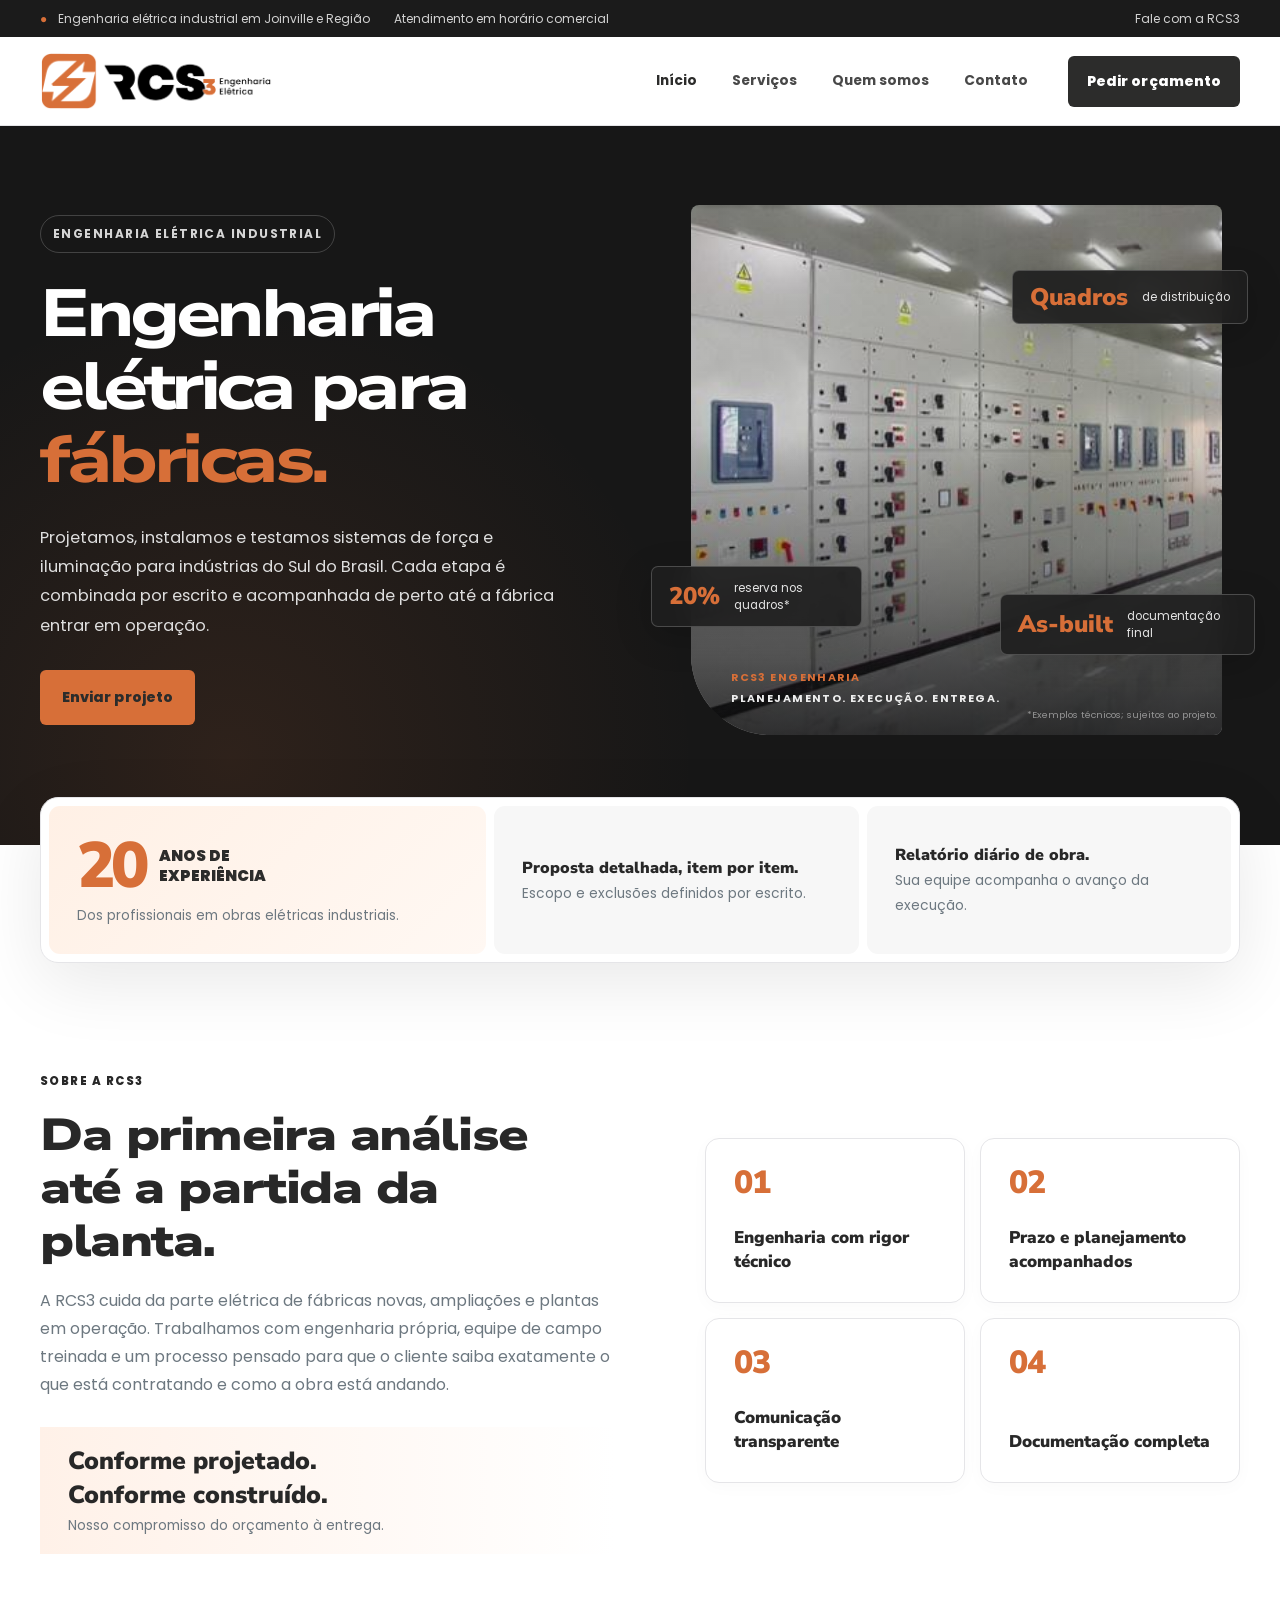
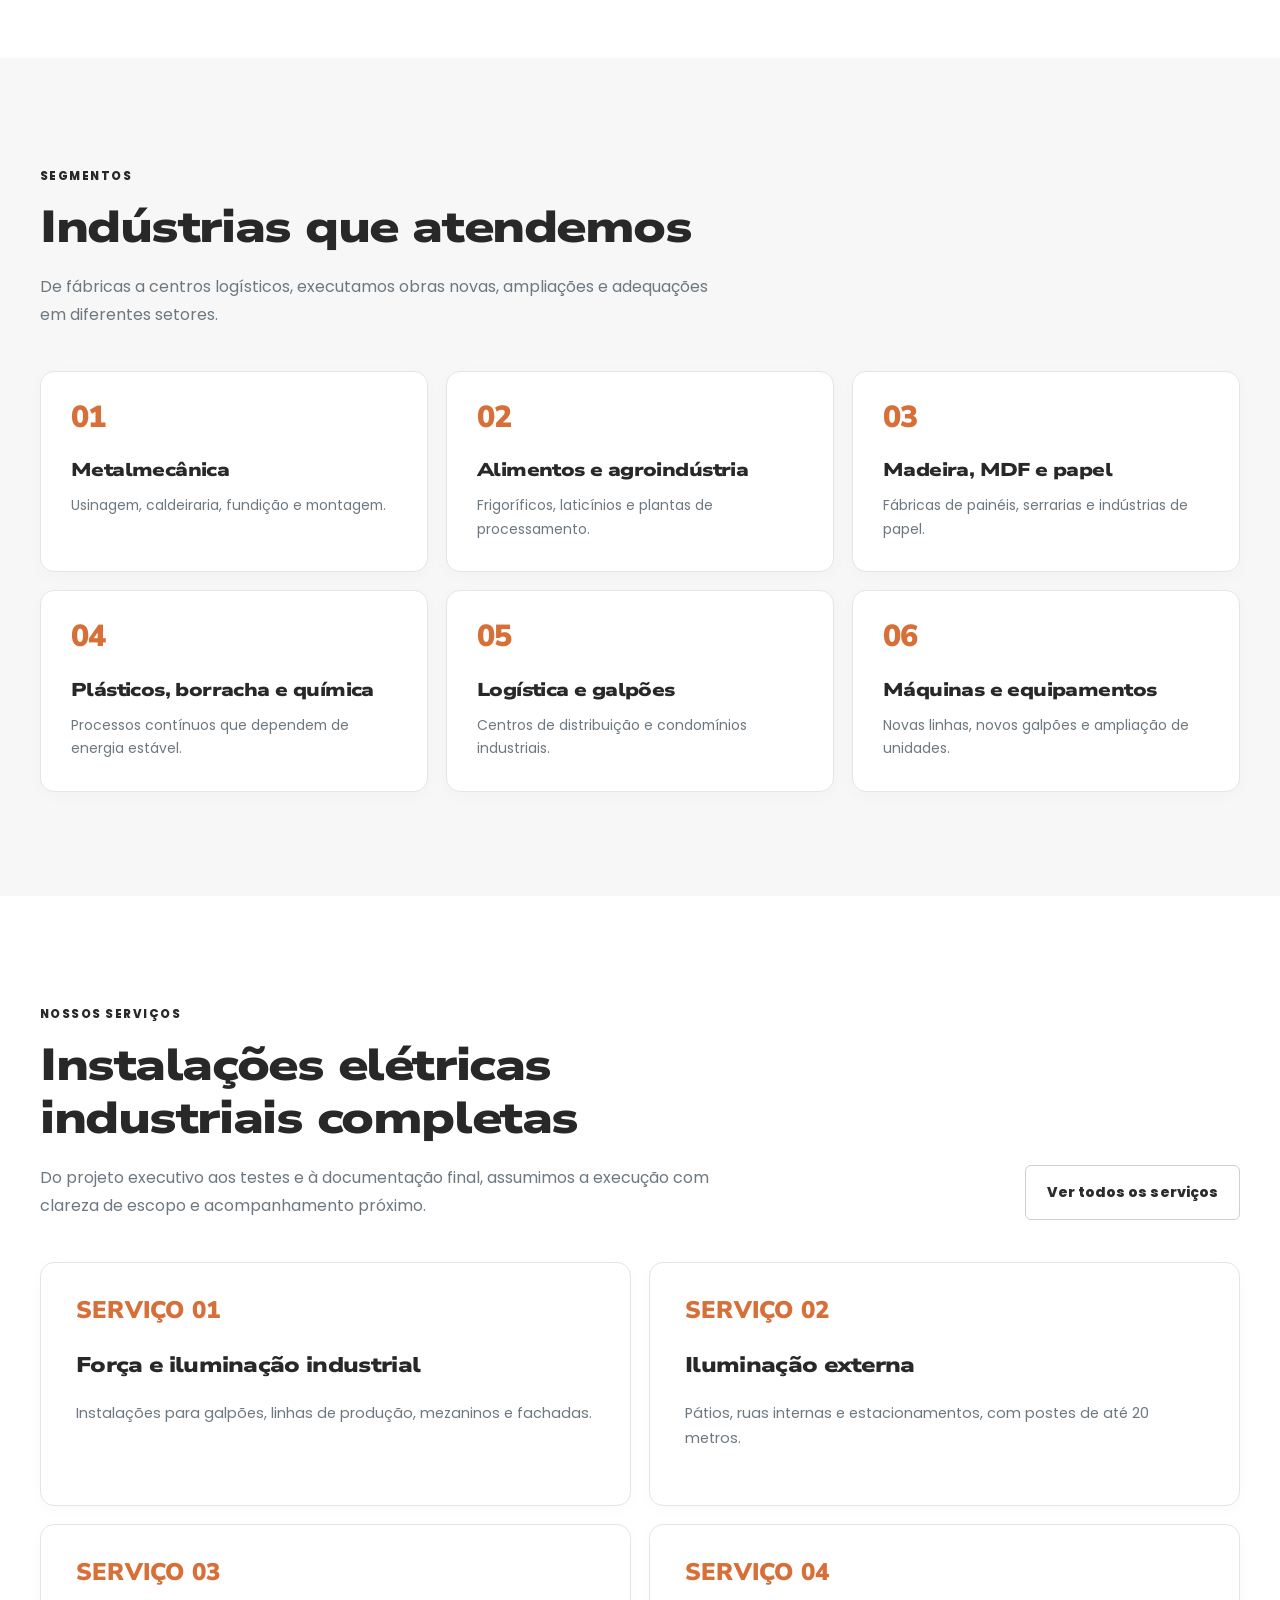
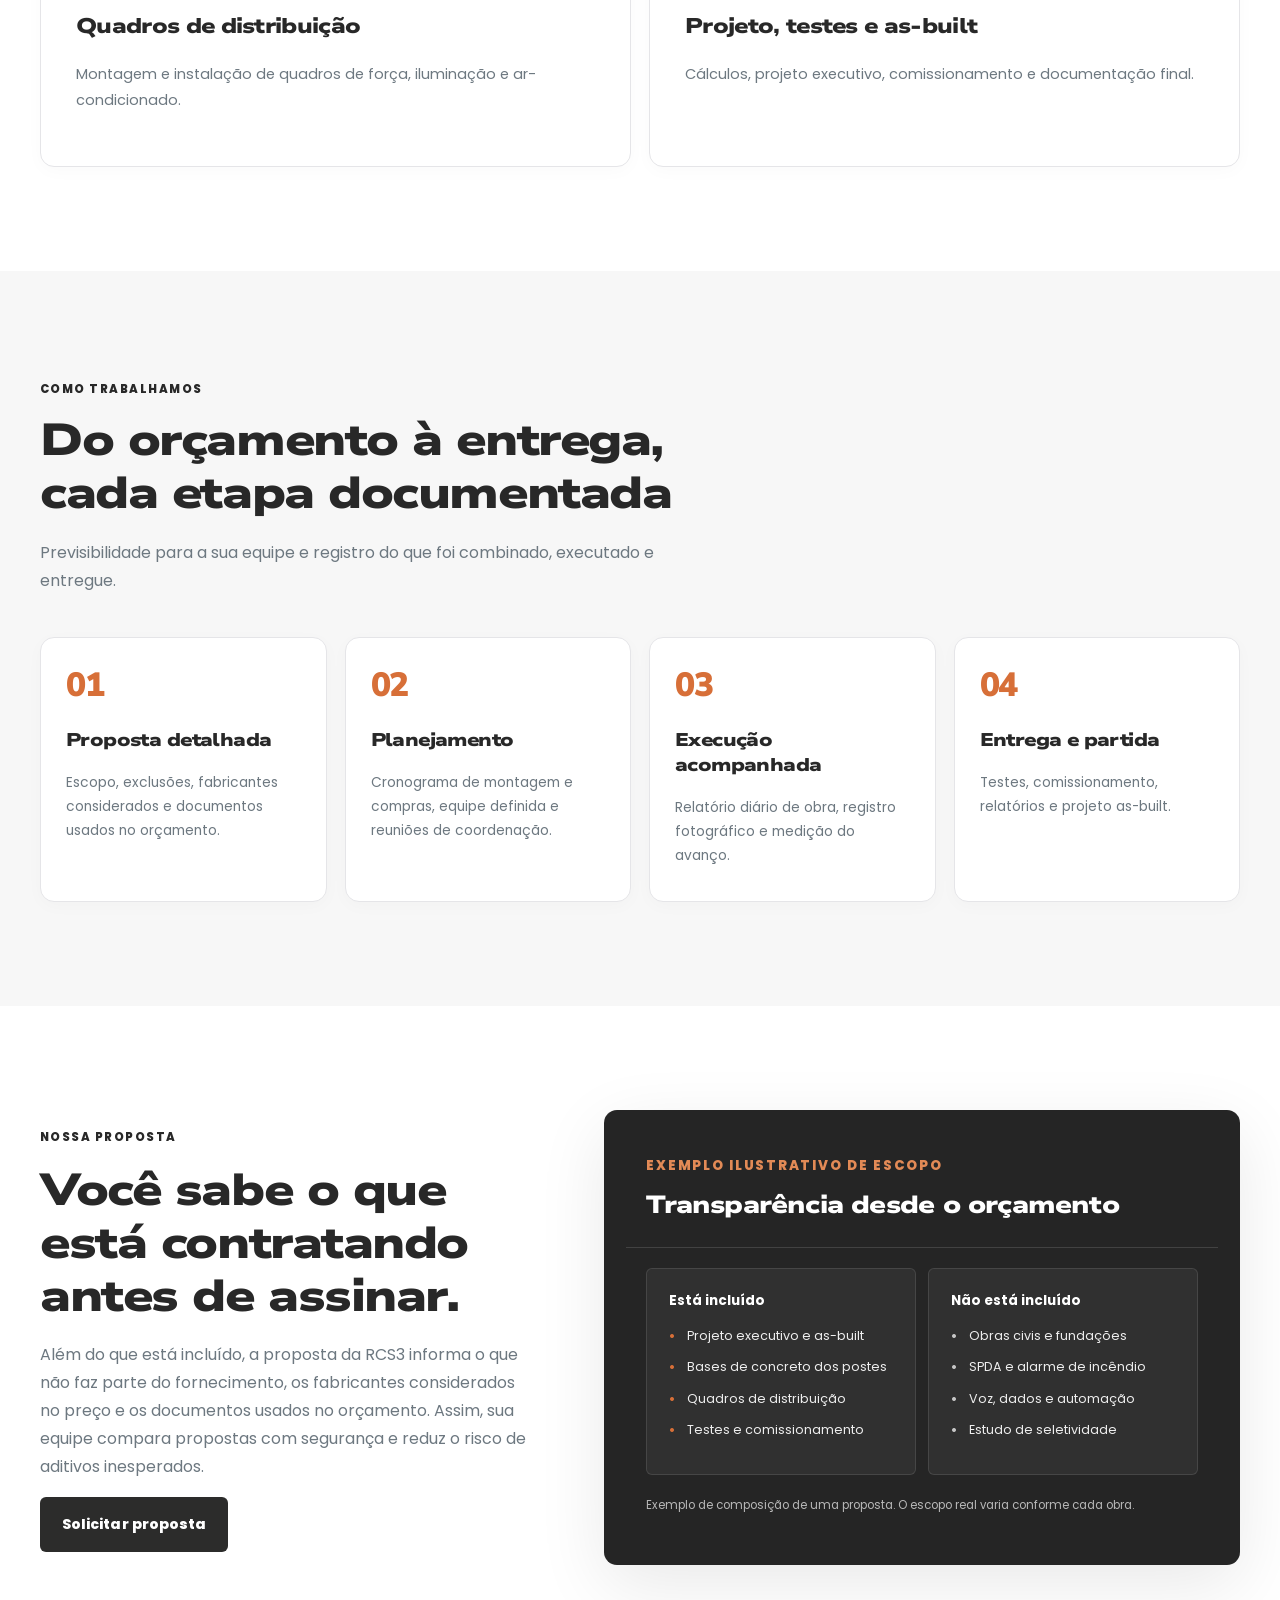
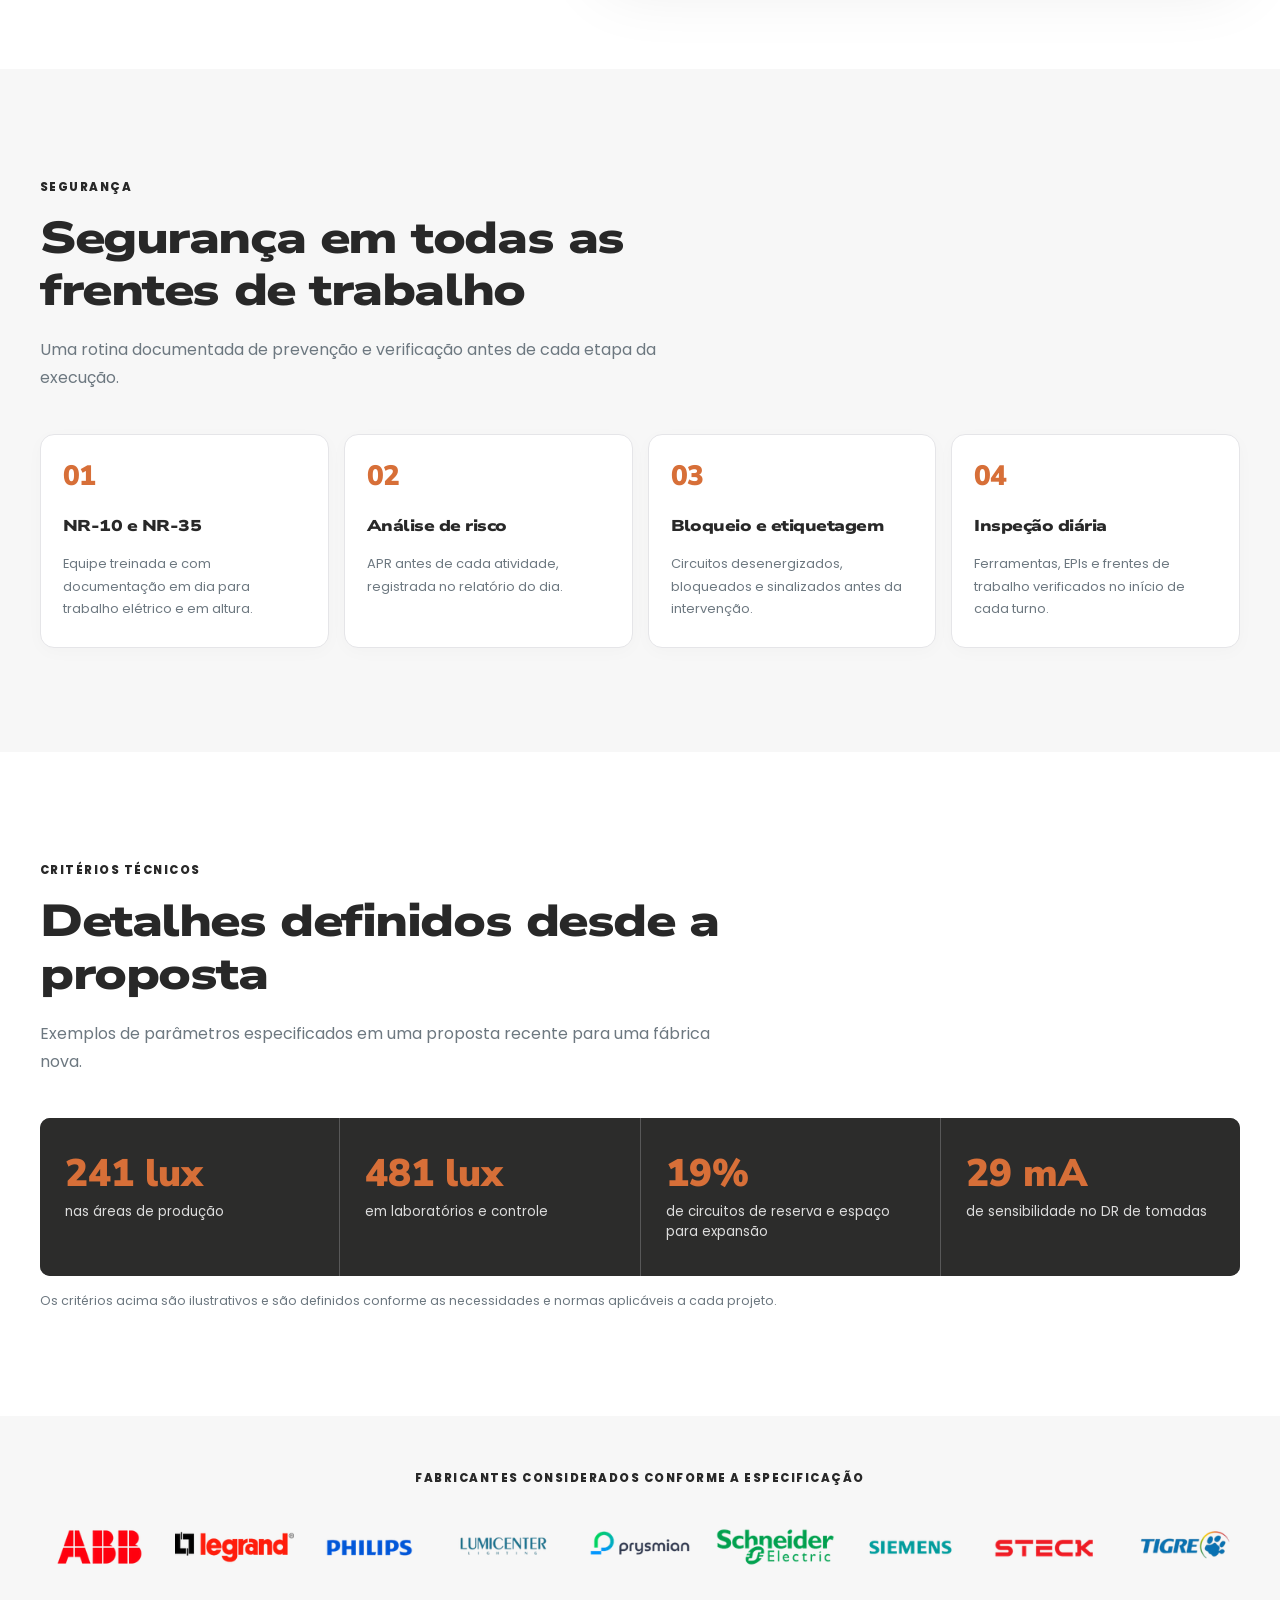
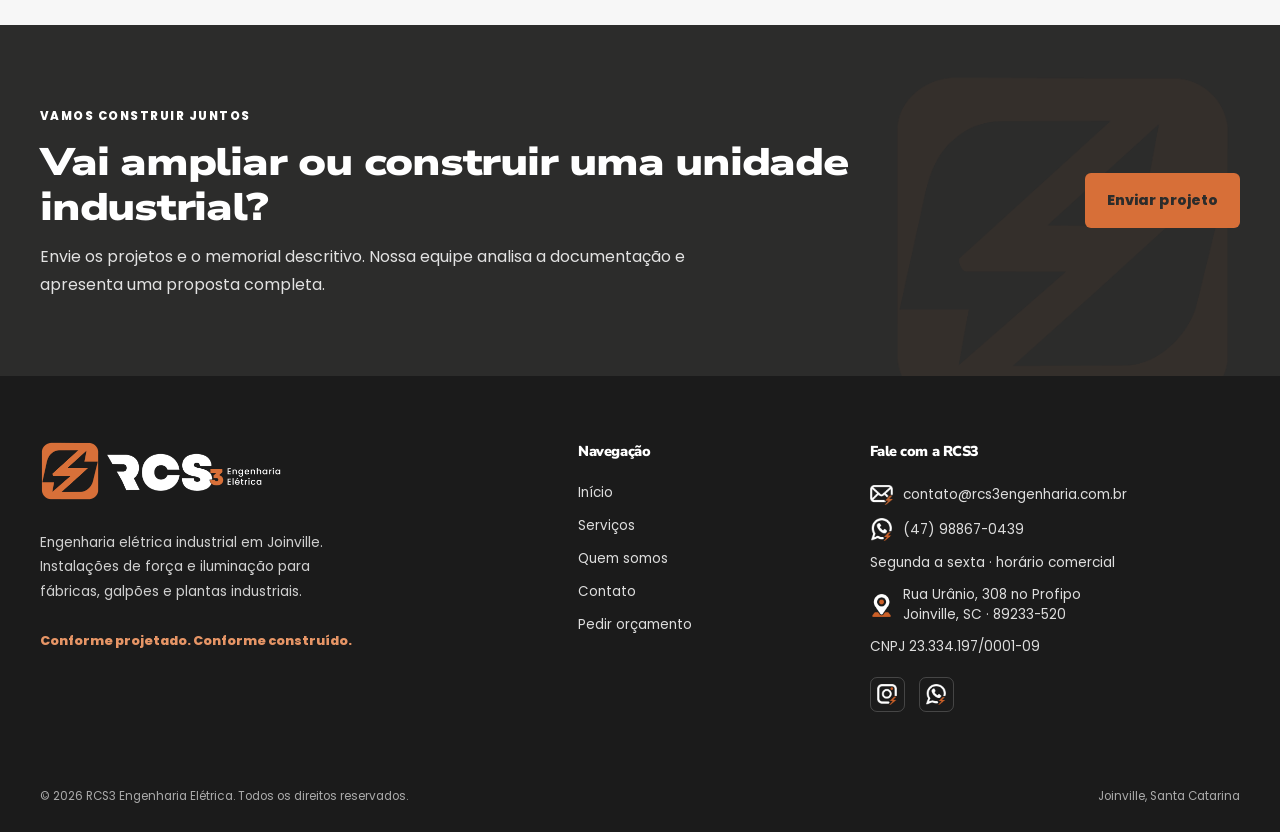
==== commit 2651b723: "Adiciona logos dos fabricantes" ====
--- a/index.html
+++ b/index.html
@@ -377,16 +377,16 @@
       <section class="section-alt" style="padding:48px 0">
         <div class="container">
           <div style="text-align:center;margin-bottom:23px"><span class="small-label">FABRICANTES CONSIDERADOS CONFORME A ESPECIFICAÇÃO</span></div>
-          <div class="brand-list">
-            <span>Schneider</span>
-            <span>Siemens</span>
-            <span>ABB</span>
-            <span>Prysmian</span>
-            <span>Philips</span>
-            <span>Steck</span>
-            <span>Tigre</span>
-            <span>Lumicenter</span>
-            <span>Legrand</span>
+          <div class="fabricantes-logos">
+            <img src="assets/images/marcas/1.png" alt="Fabricante 1" loading="lazy">
+            <img src="assets/images/marcas/2.png" alt="Fabricante 2" loading="lazy">
+            <img src="assets/images/marcas/3.png" alt="Fabricante 3" loading="lazy">
+            <img src="assets/images/marcas/4.png" alt="Fabricante 4" loading="lazy">
+            <img src="assets/images/marcas/5.png" alt="Fabricante 5" loading="lazy">
+            <img src="assets/images/marcas/6.png" alt="Fabricante 6" loading="lazy">
+            <img src="assets/images/marcas/7.png" alt="Fabricante 7" loading="lazy">
+            <img src="assets/images/marcas/8.png" alt="Fabricante 8" loading="lazy">
+            <img src="assets/images/marcas/9.png" alt="Fabricante 9" loading="lazy">
           </div>
         </div>
       </section>
--- a/assets/css/style.css
+++ b/assets/css/style.css
@@ -2447,3 +2447,56 @@
     font-size: 1.7rem;
   }
 }
+
+
+/* LOGOS DOS FABRICANTES - RCS3 */
+
+.fabricantes-logos {
+  display: grid;
+  grid-template-columns: repeat(9, minmax(0, 1fr));
+  align-items: center;
+  gap: 16px;
+  width: 100%;
+  margin-top: 28px;
+}
+
+.fabricantes-logos img {
+  display: block;
+  width: 100%;
+  max-width: 150px;
+  height: 60px;
+  margin: 0 auto;
+  object-fit: contain;
+  transition: transform 0.3s ease, opacity 0.3s ease;
+}
+
+.fabricantes-logos img:hover {
+  transform: translateY(-3px) scale(1.04);
+  opacity: 0.85;
+}
+
+/* TABLETS */
+@media (max-width: 1024px) {
+  .fabricantes-logos {
+    grid-template-columns: repeat(5, minmax(0, 1fr));
+    gap: 22px;
+  }
+}
+
+/* CELULARES */
+@media (max-width: 600px) {
+  .fabricantes-logos {
+    grid-template-columns: repeat(3, minmax(0, 1fr));
+    gap: 18px 12px;
+  }
+
+  .fabricantes-logos img {
+    height: 50px;
+  }
+}
+
+@media (prefers-reduced-motion: reduce) {
+  .fabricantes-logos img {
+    transition: none;
+  }
+}
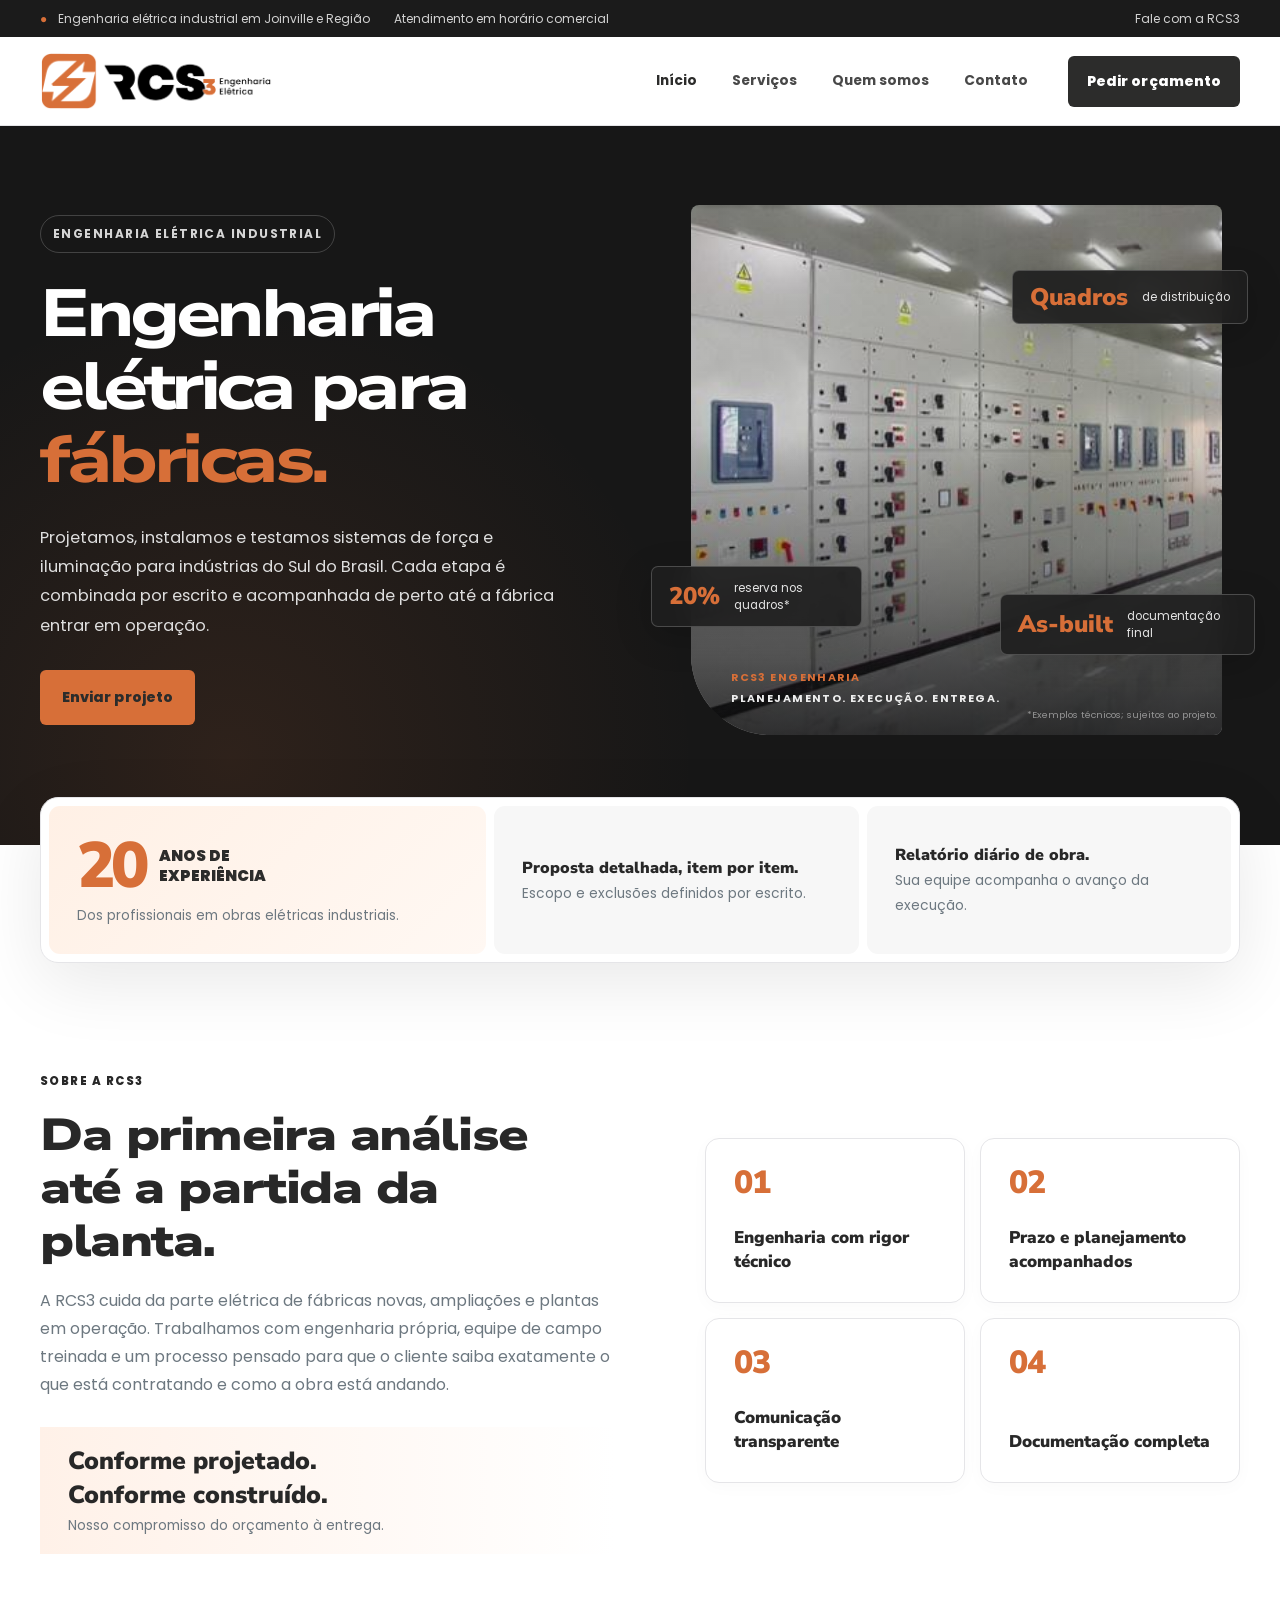
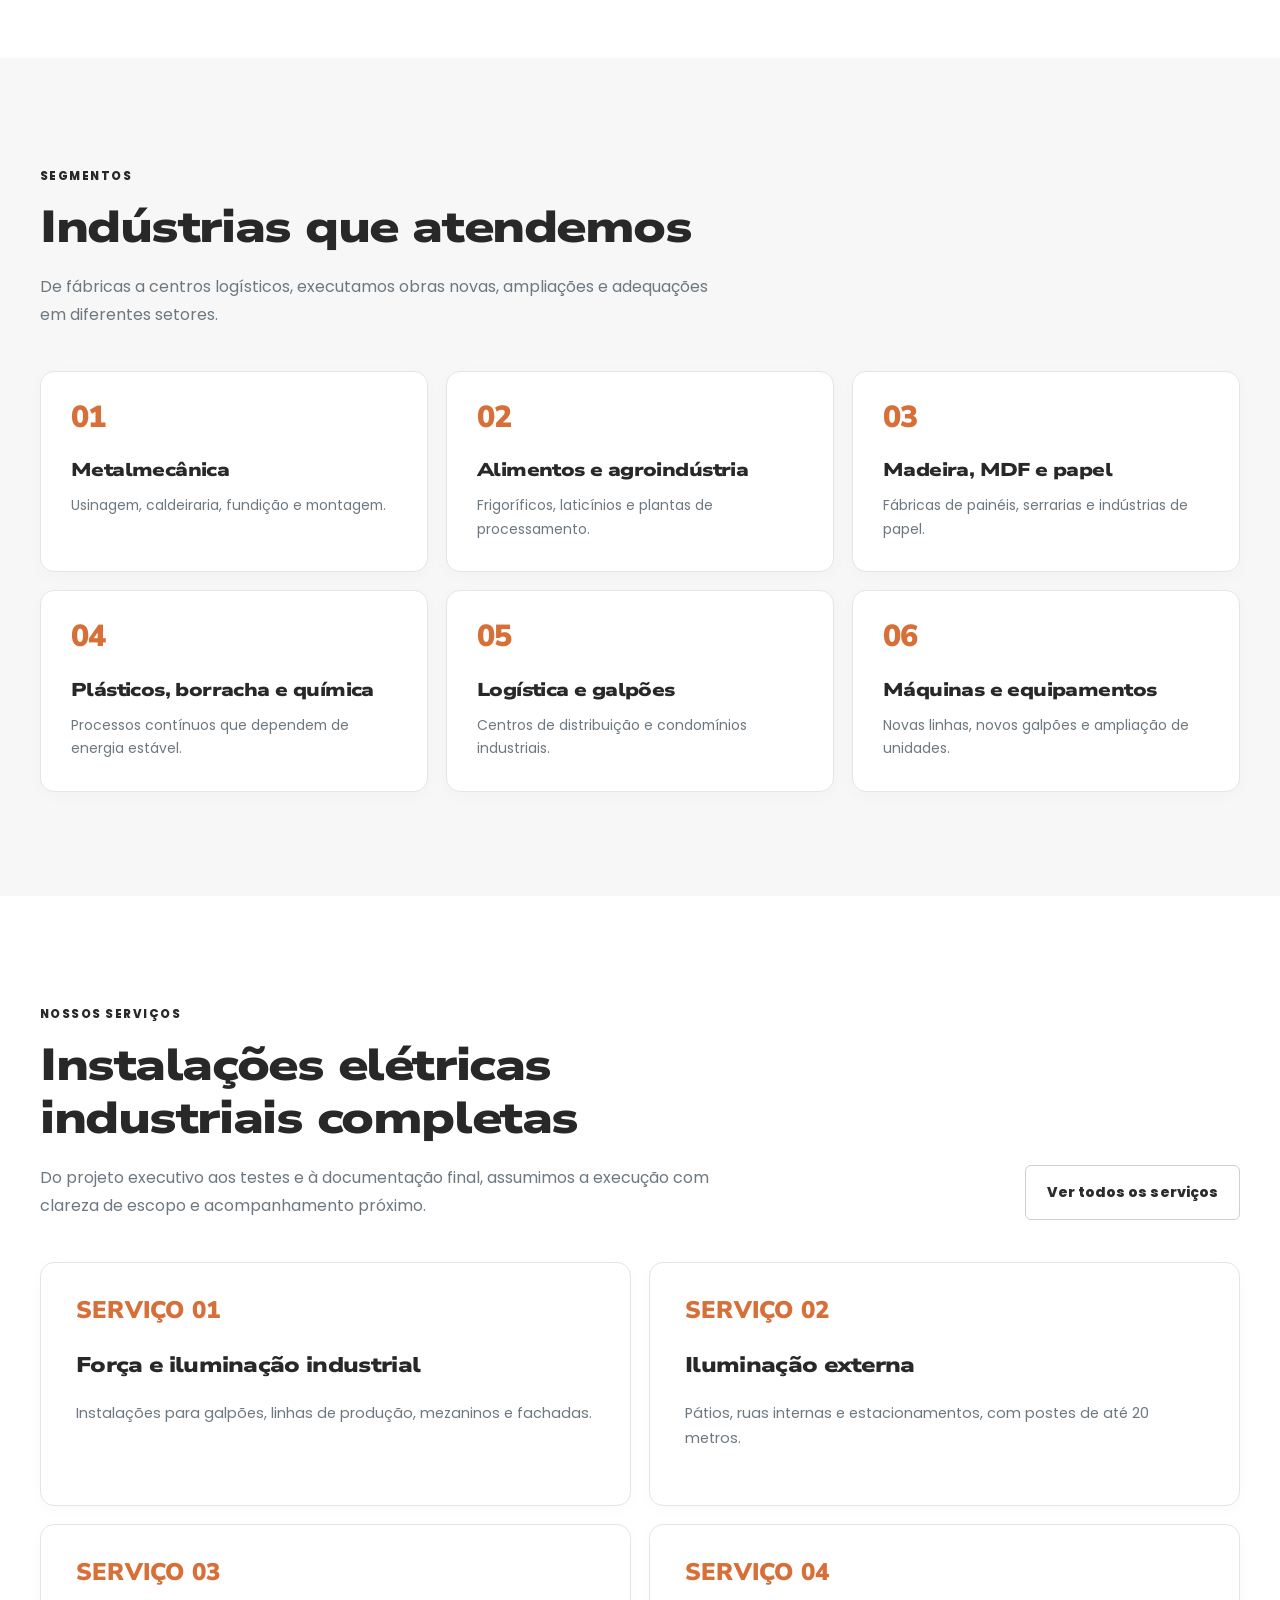
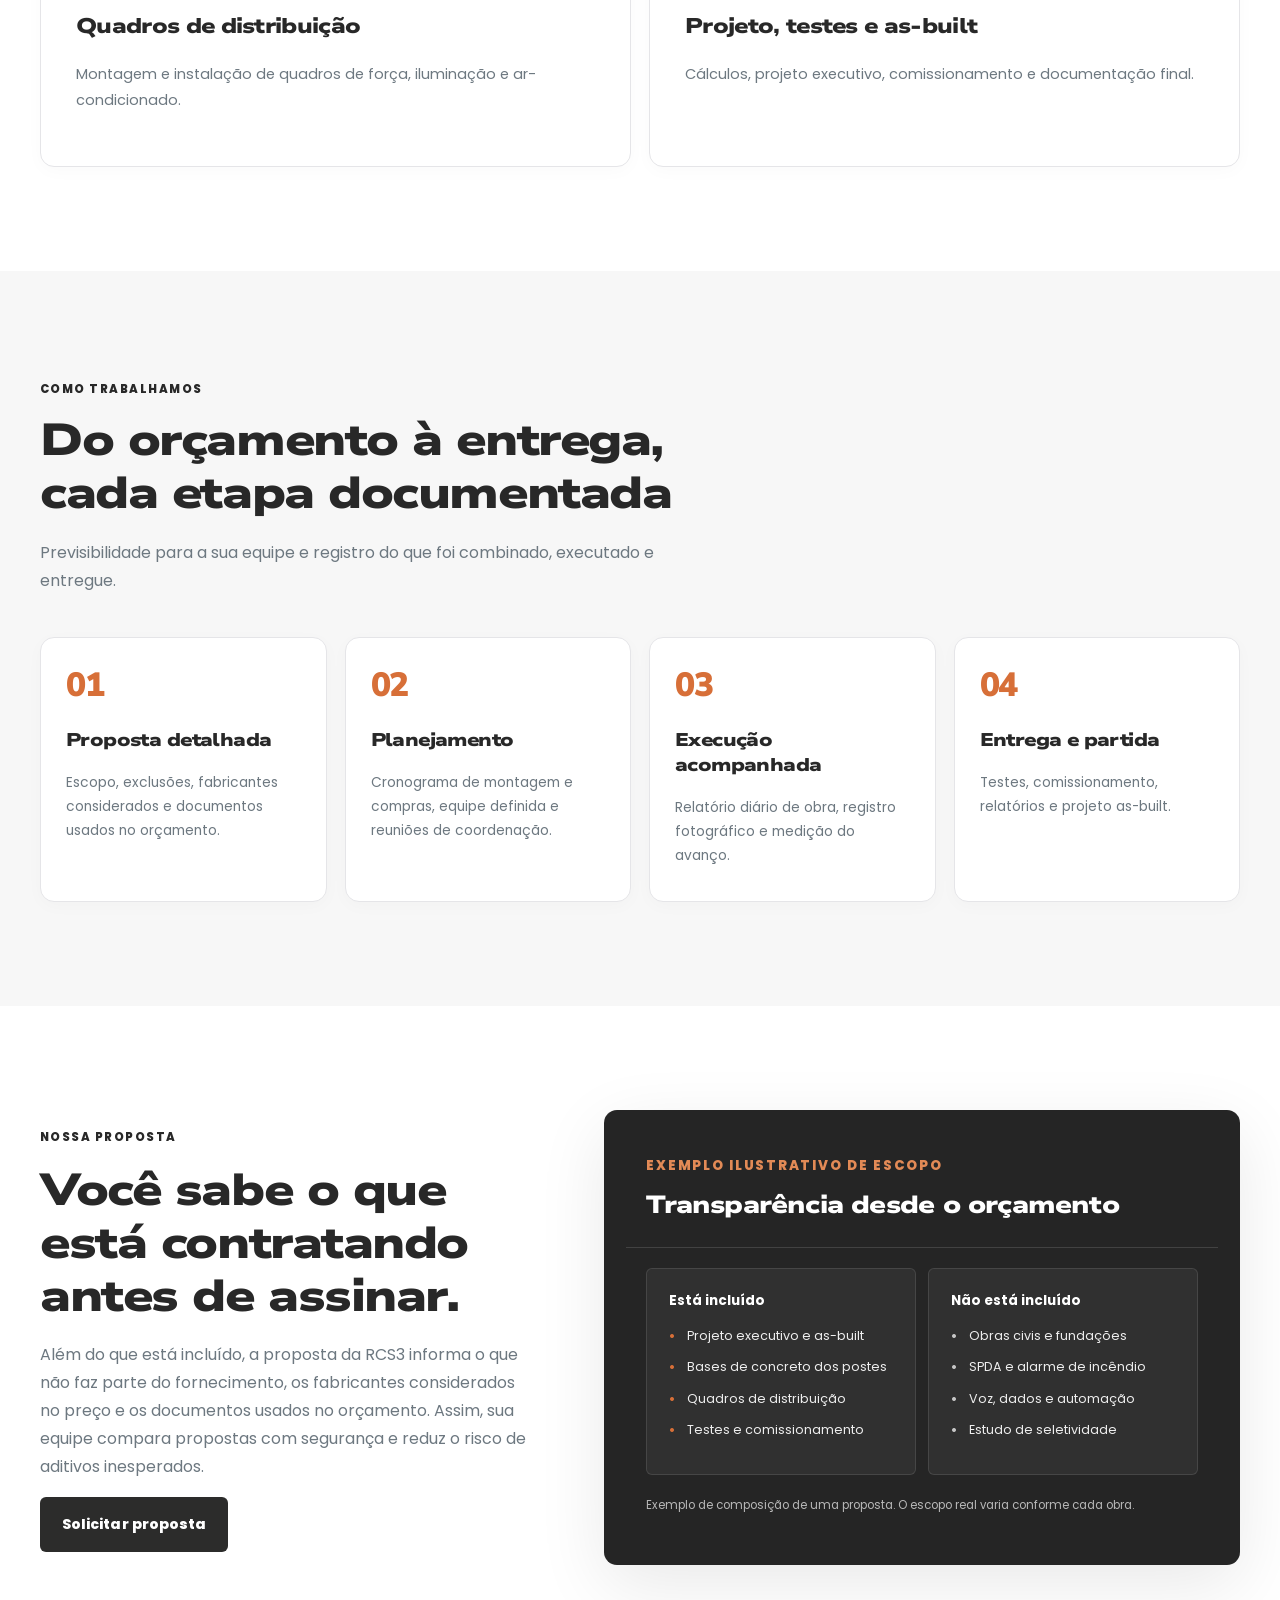
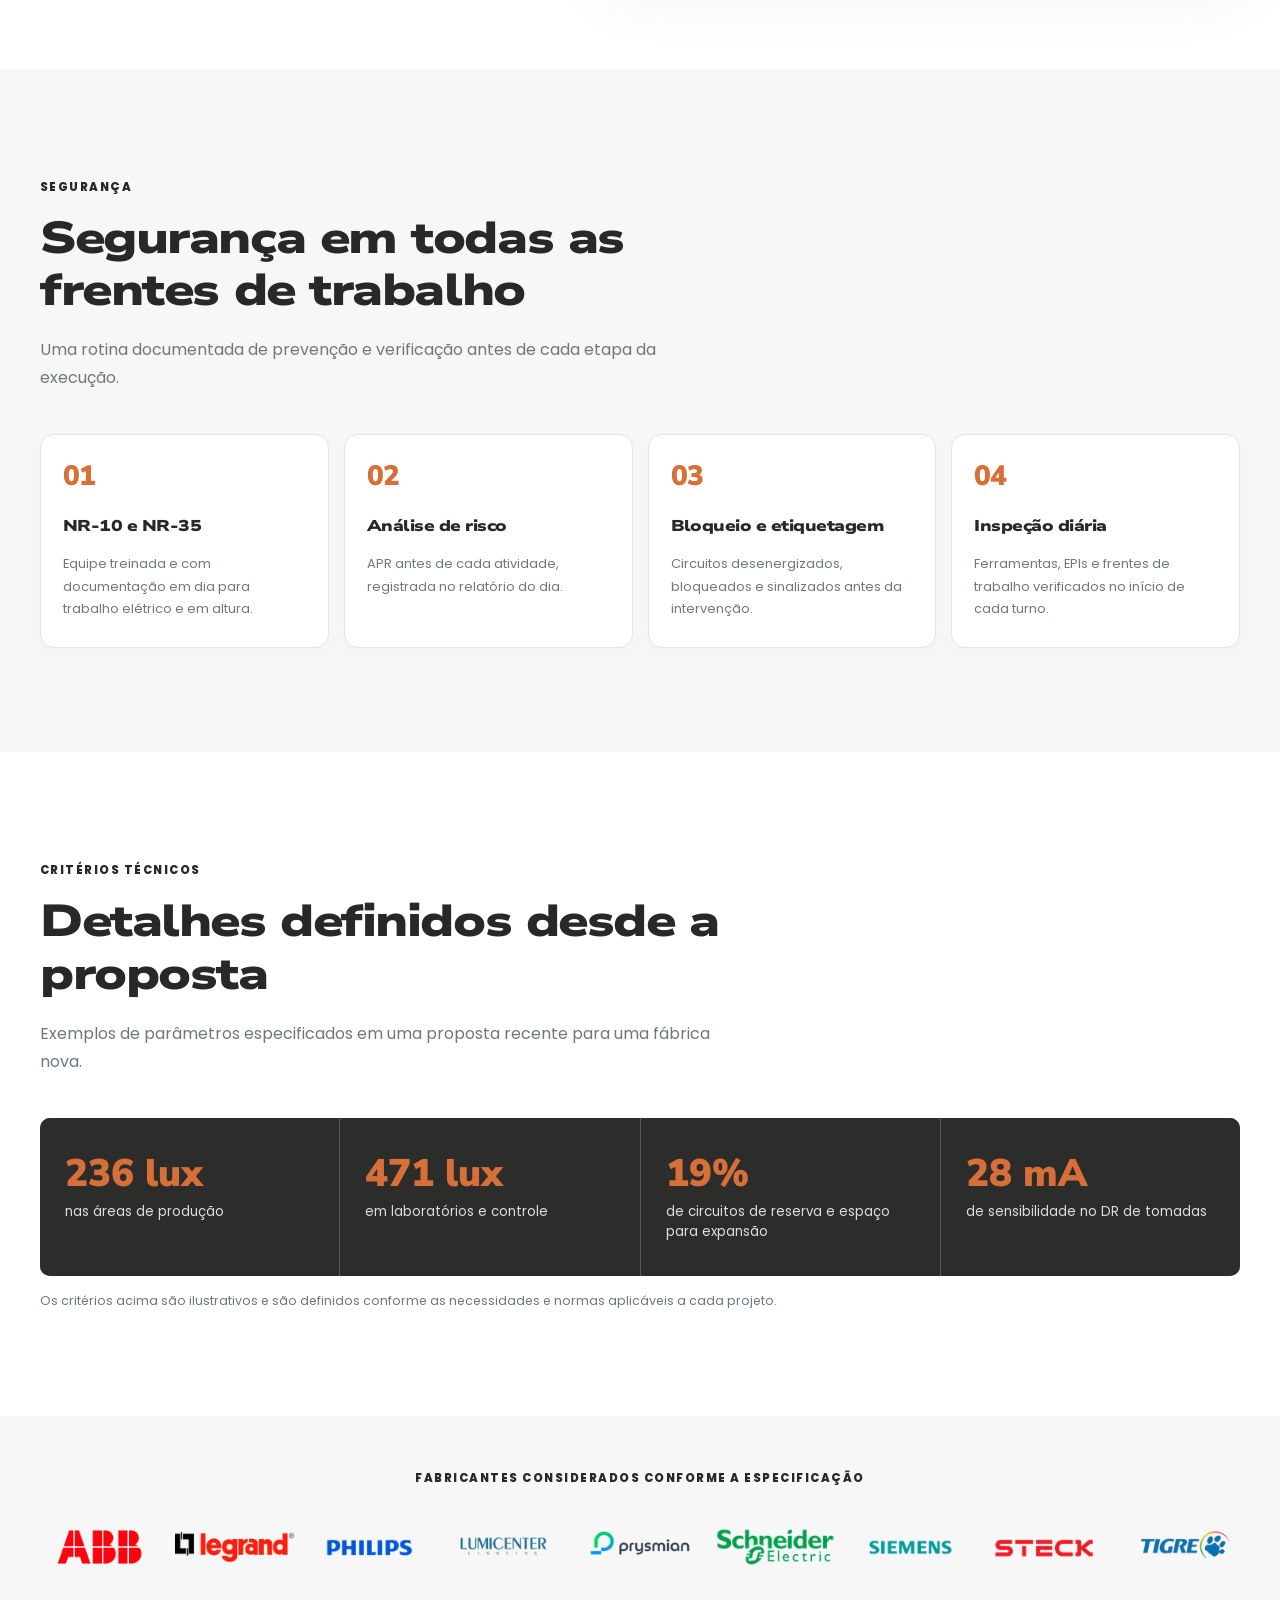
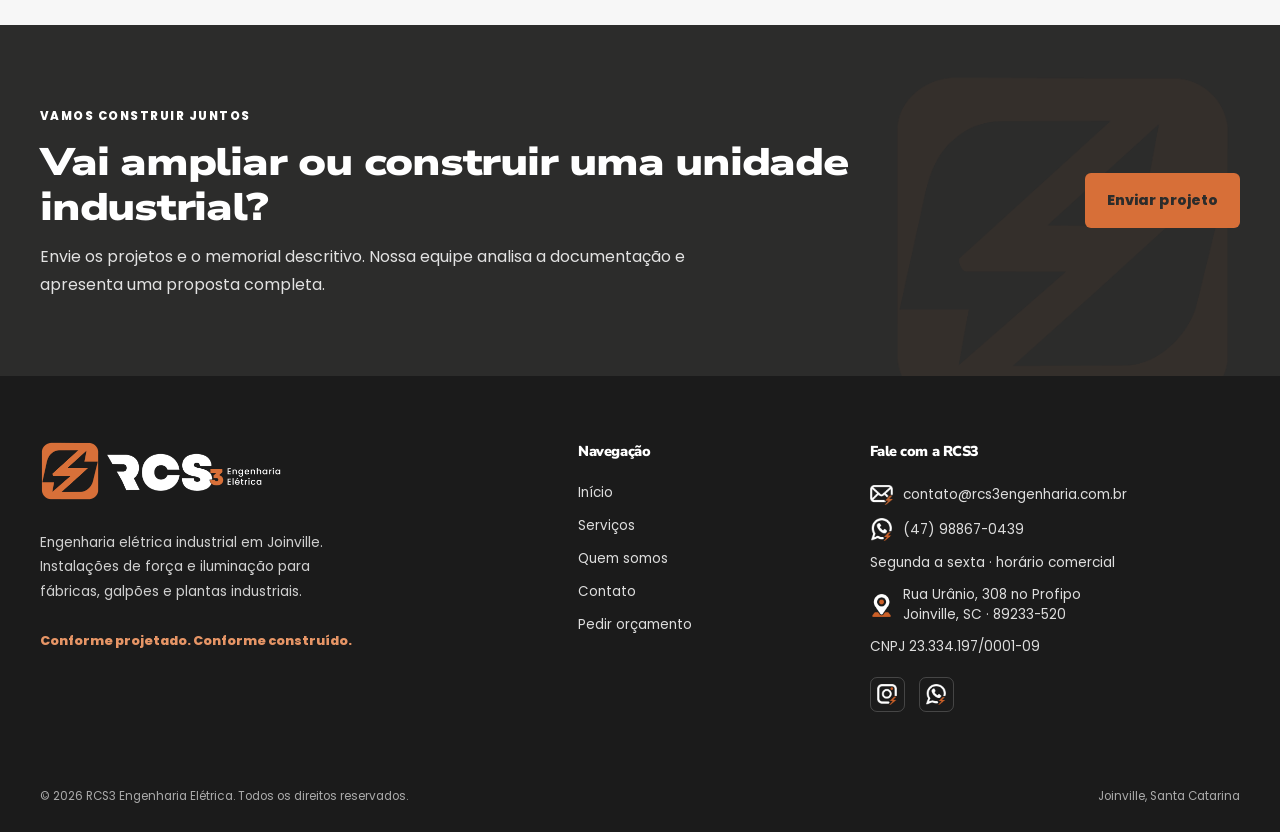
==== commit bae4a065: "Corrige cache CSS das logos" ====
--- a/index.html
+++ b/index.html
@@ -12,7 +12,7 @@
     <link rel="icon" type="image/png" sizes="192x192" href="assets/images/favicon-rcs3.png">
     <link rel="preconnect" href="https://fonts.googleapis.com">
     <link rel="preconnect" href="https://fonts.gstatic.com" crossorigin>
-    <link rel="stylesheet" href="assets/css/style.css">
+    <link rel="stylesheet" href="assets/css/style.css?v=2">
     <script type="application/ld+json">
       {
         "@context": "https://schema.org",
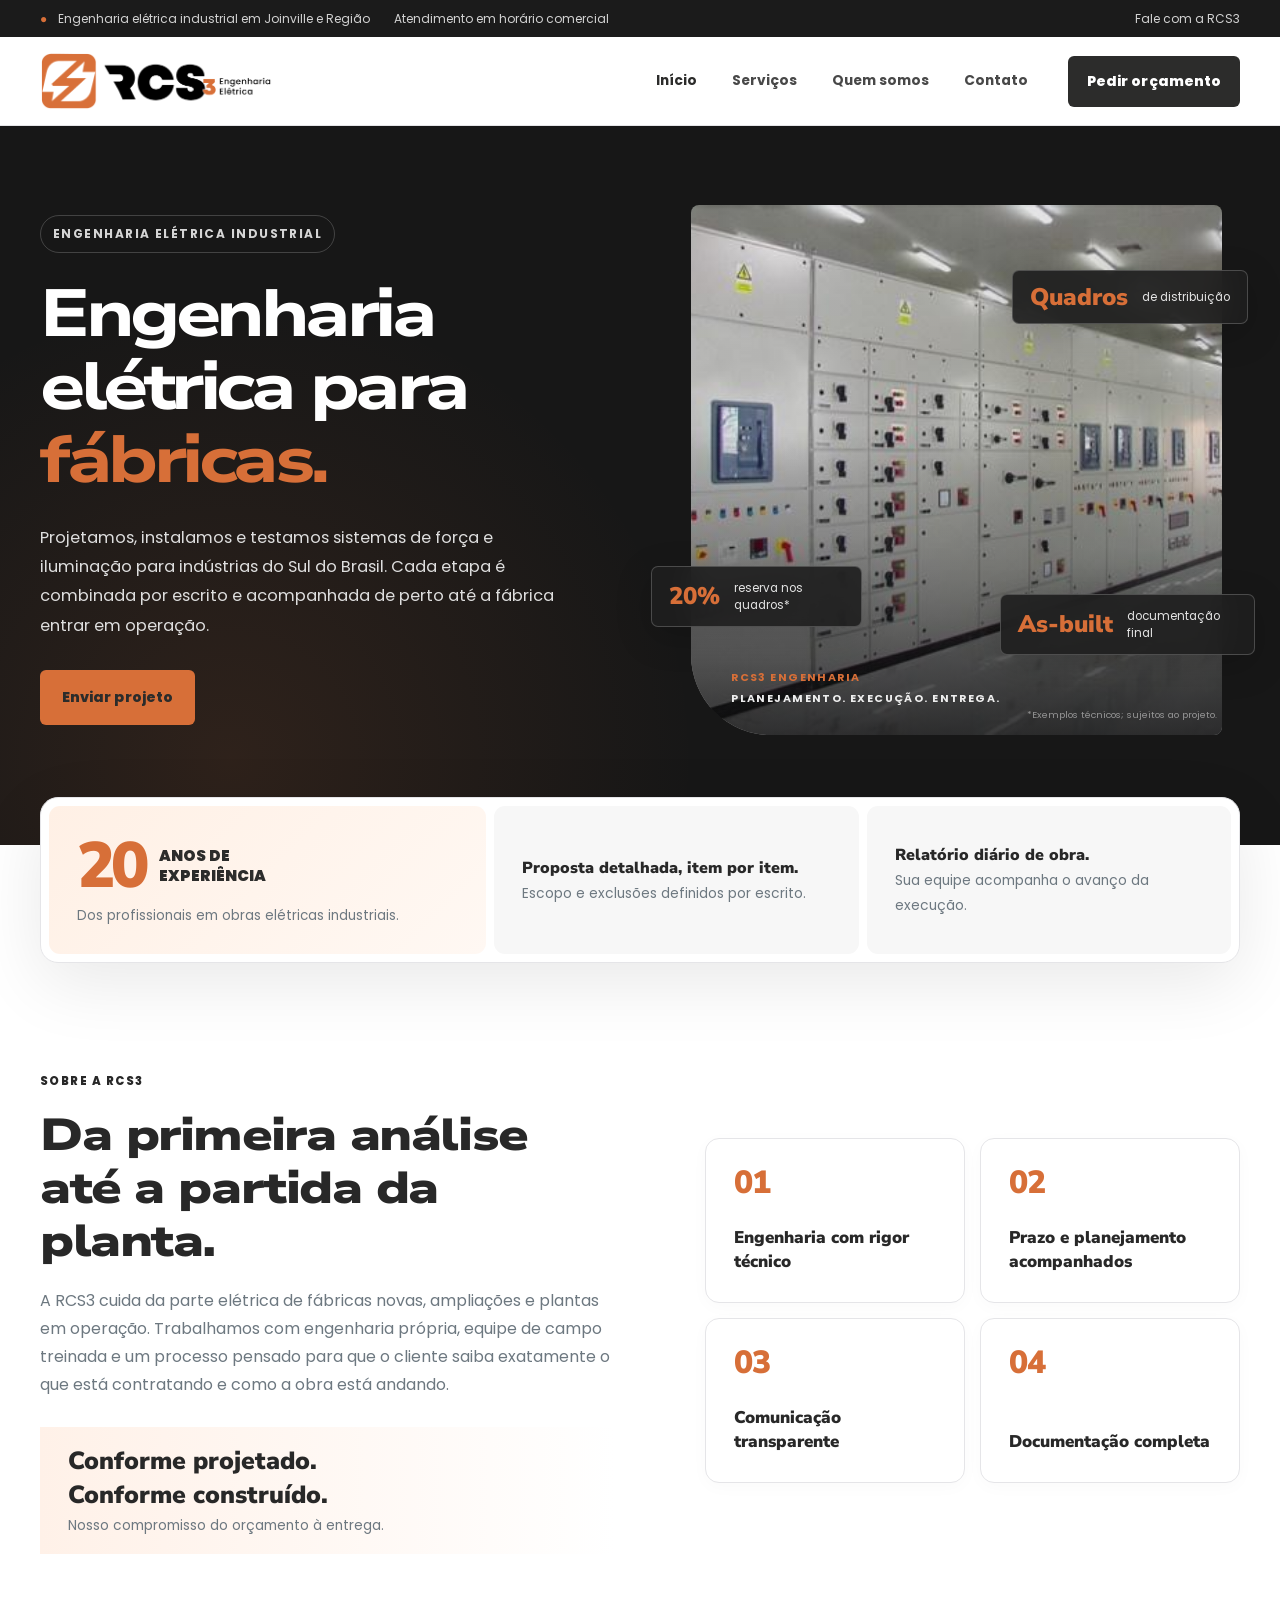
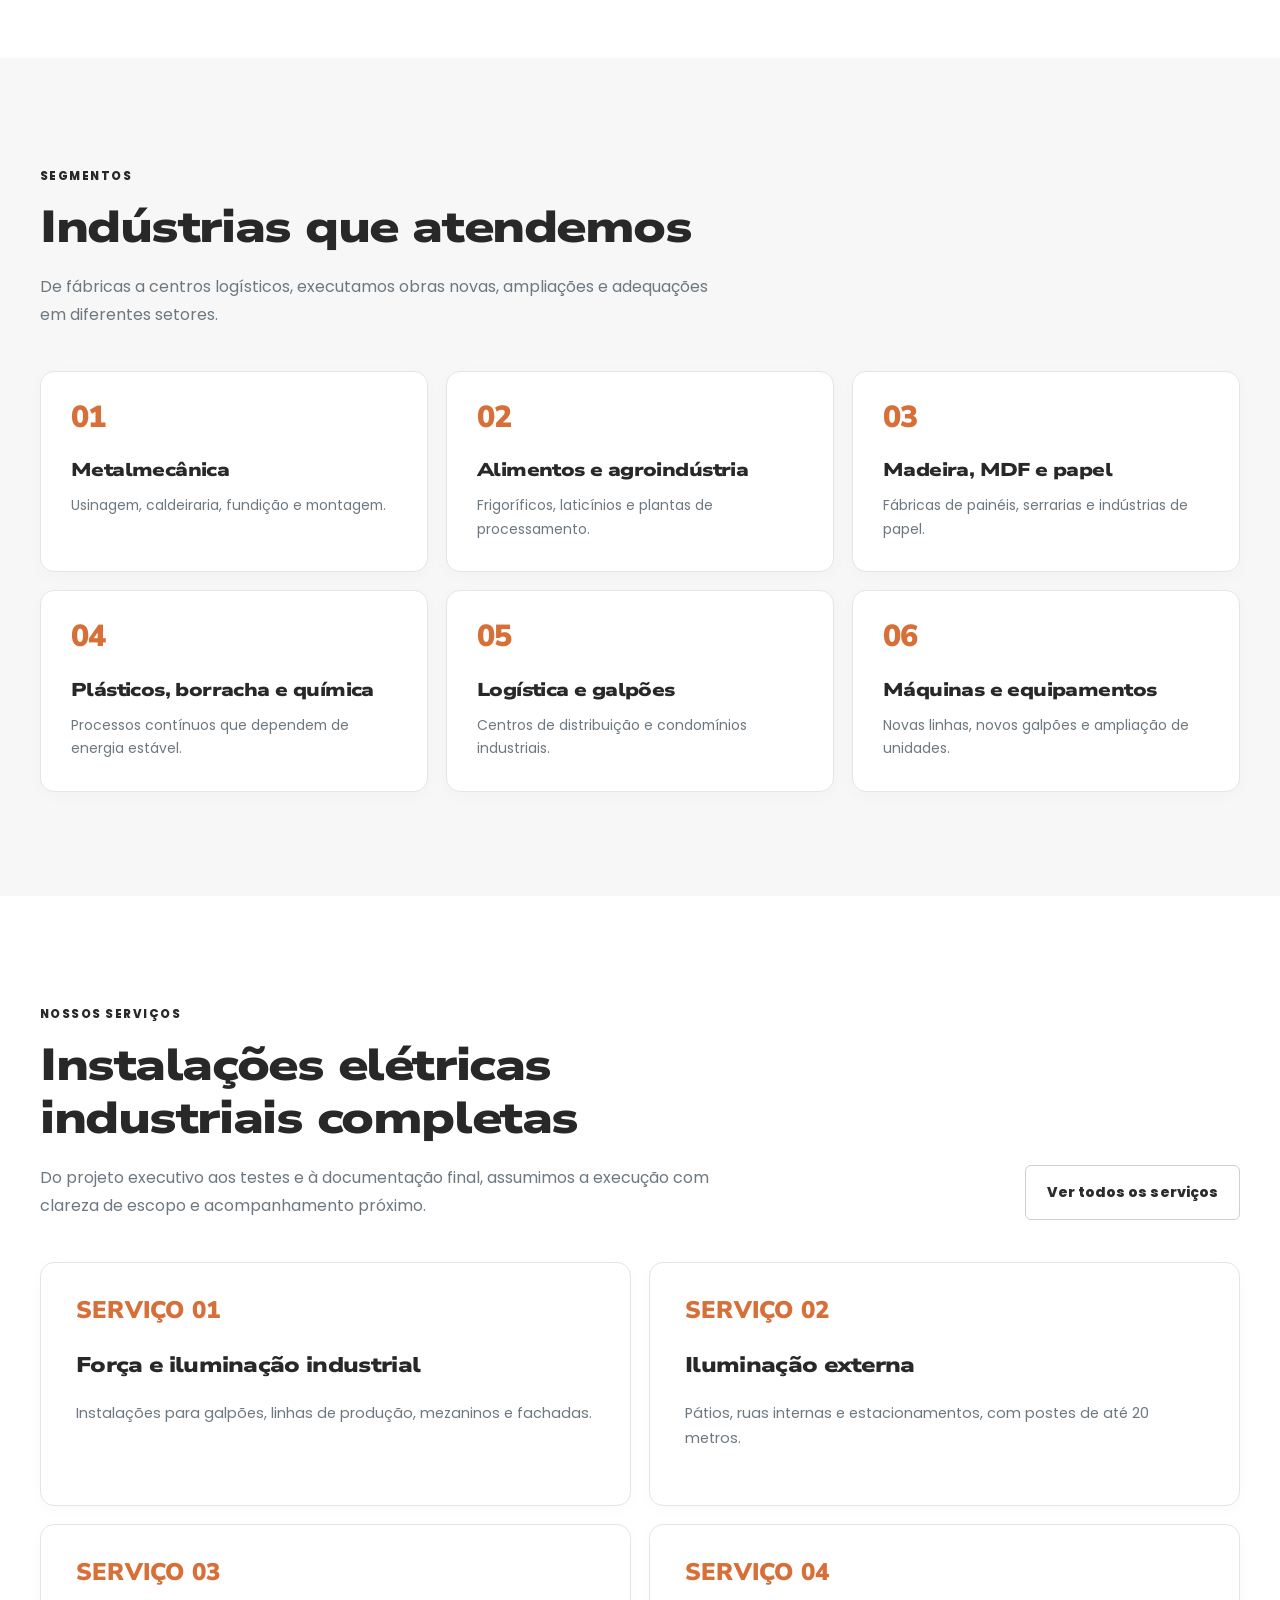
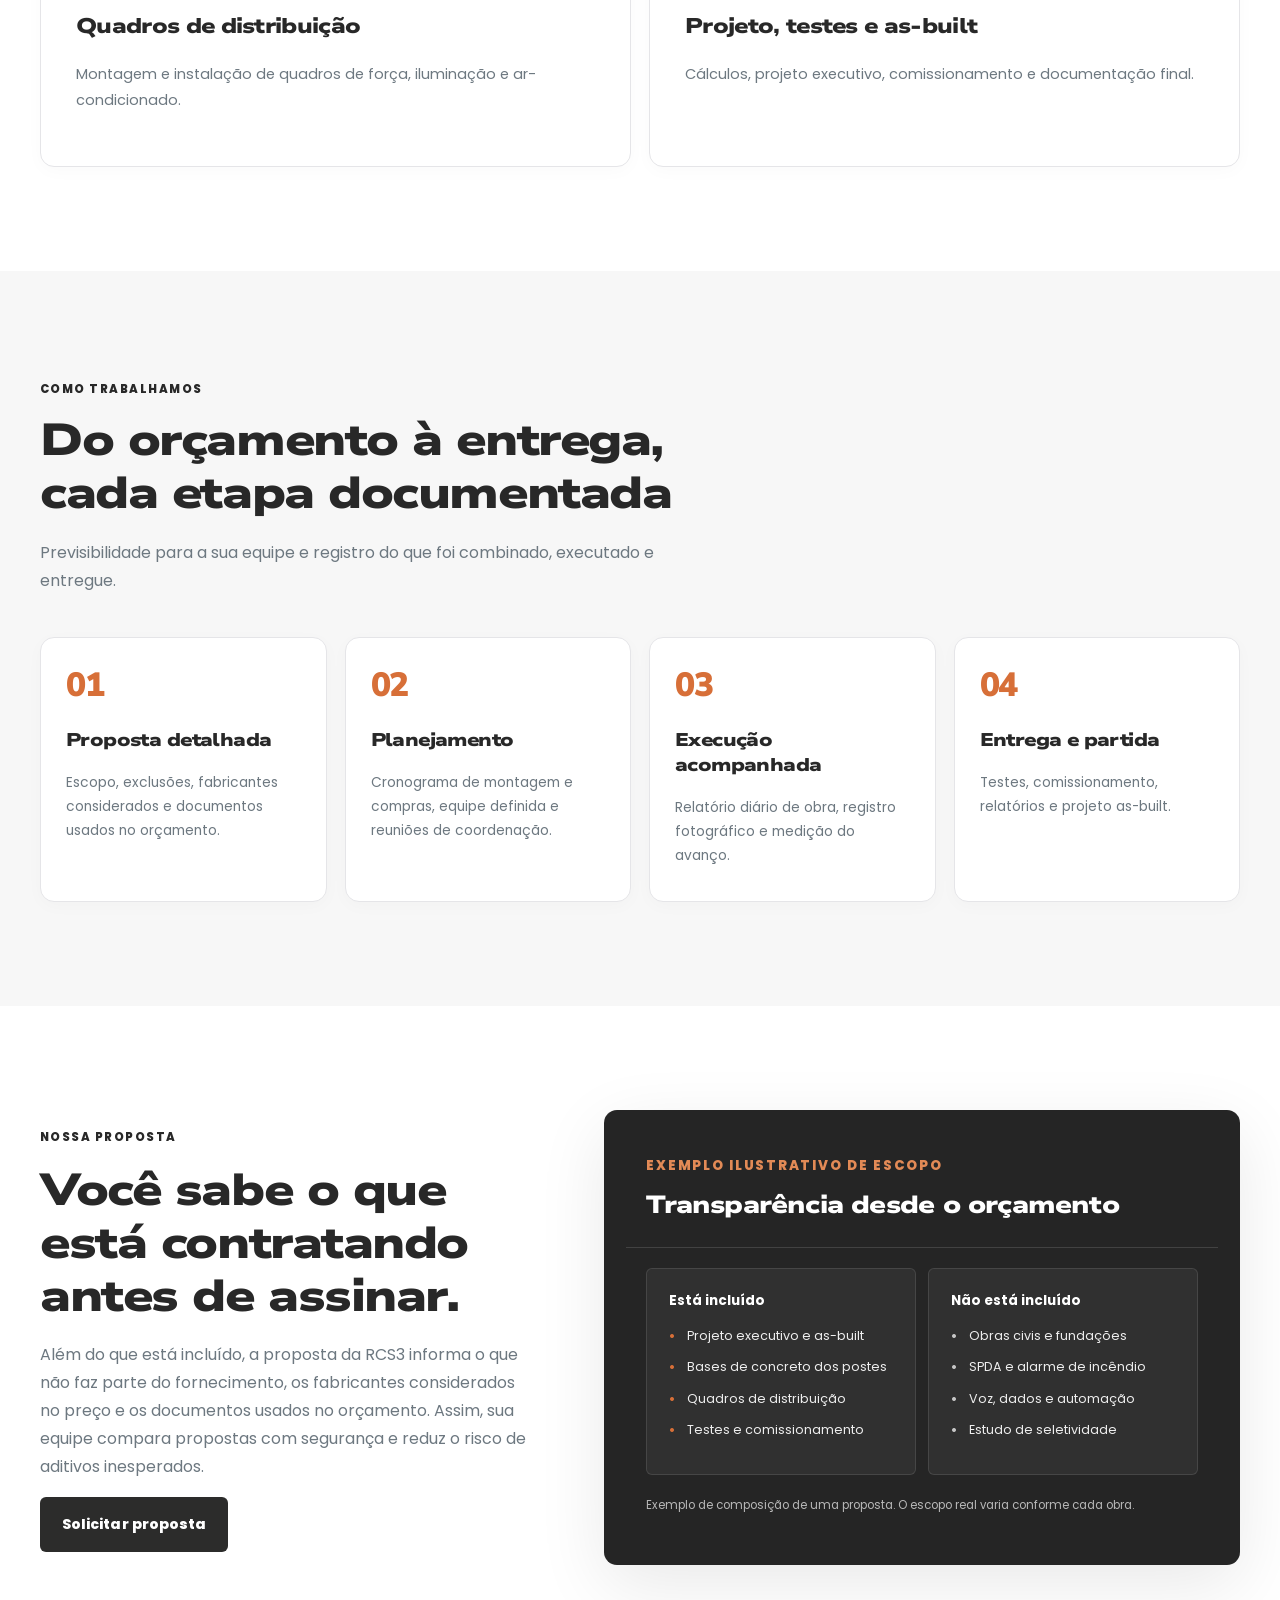
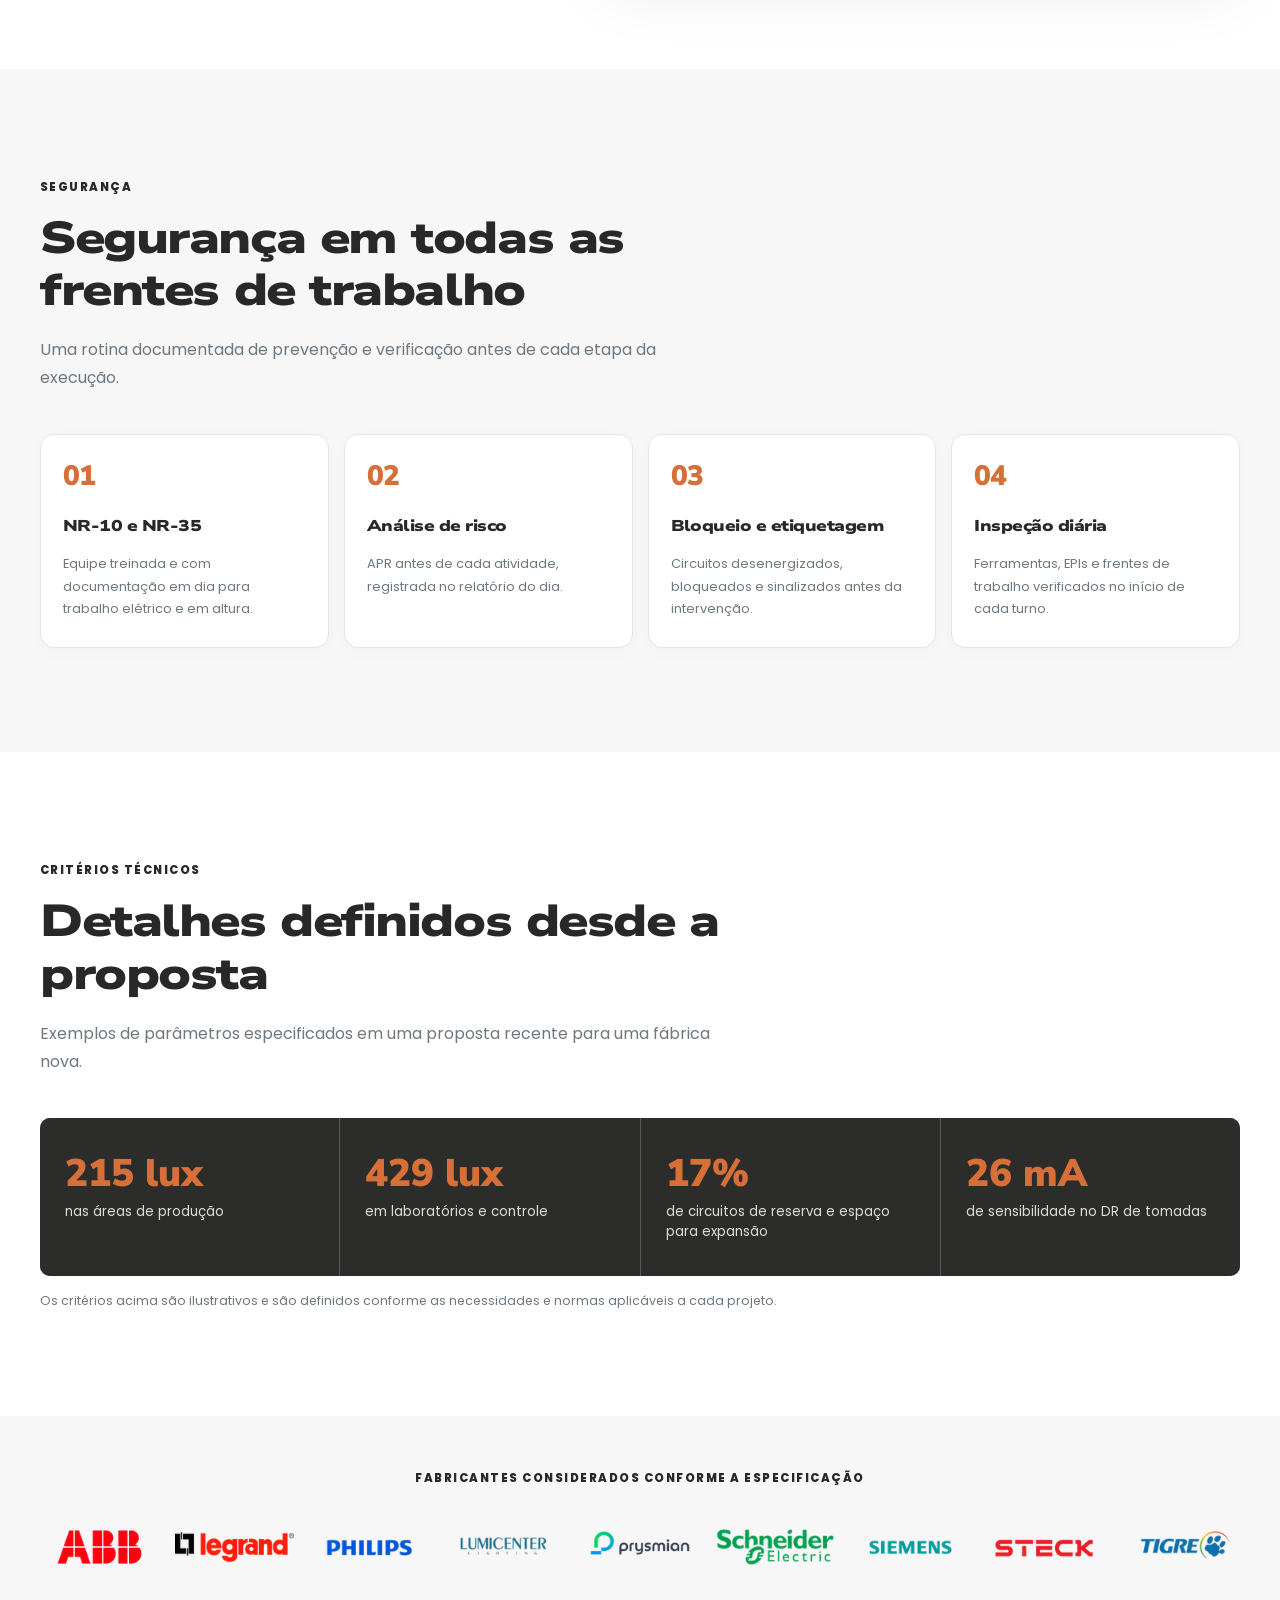
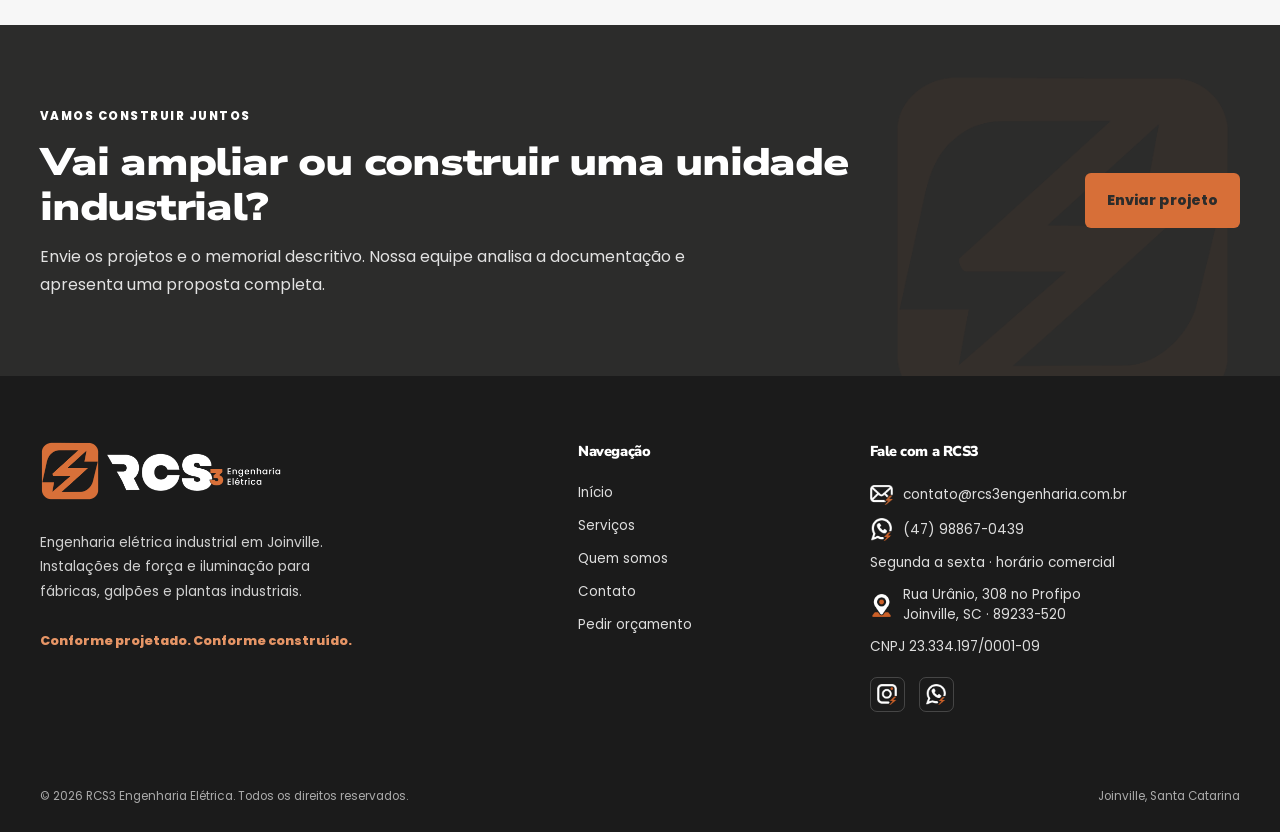
==== commit d64d2be5: "Adiciona imagem de compartilhamento do site" ====
--- a/index.html
+++ b/index.html
@@ -8,6 +8,20 @@
     <meta property="og:type" content="website">
     <meta property="og:title" content="RCS3 Engenharia Elétrica | Instalações Industriais em Joinville">
     <meta property="og:description" content="Projetos, instalações de força e iluminação para indústrias, galpões e fábricas. Engenharia elétrica industrial em Joinville e Norte de Santa Catarina.">
+
+    <meta property="og:url" content="https://rcs3.com.br/">
+    <meta property="og:site_name" content="RCS3 Engenharia Elétrica">
+    <meta property="og:locale" content="pt_BR">
+
+    <meta property="og:image" content="https://rcs3.com.br/assets/images/og-rcs3.png">
+    <meta property="og:image:type" content="image/png">
+    <meta property="og:image:width" content="1200">
+    <meta property="og:image:height" content="630">
+    <meta property="og:image:alt" content="Logo da RCS3 Engenharia Elétrica">
+
+    <meta name="twitter:card" content="summary_large_image">
+
+
     <title>RCS3 Engenharia Elétrica | Instalações Industriais em Joinville</title>
     <link rel="icon" type="image/png" sizes="192x192" href="assets/images/favicon-rcs3.png">
     <link rel="preconnect" href="https://fonts.googleapis.com">
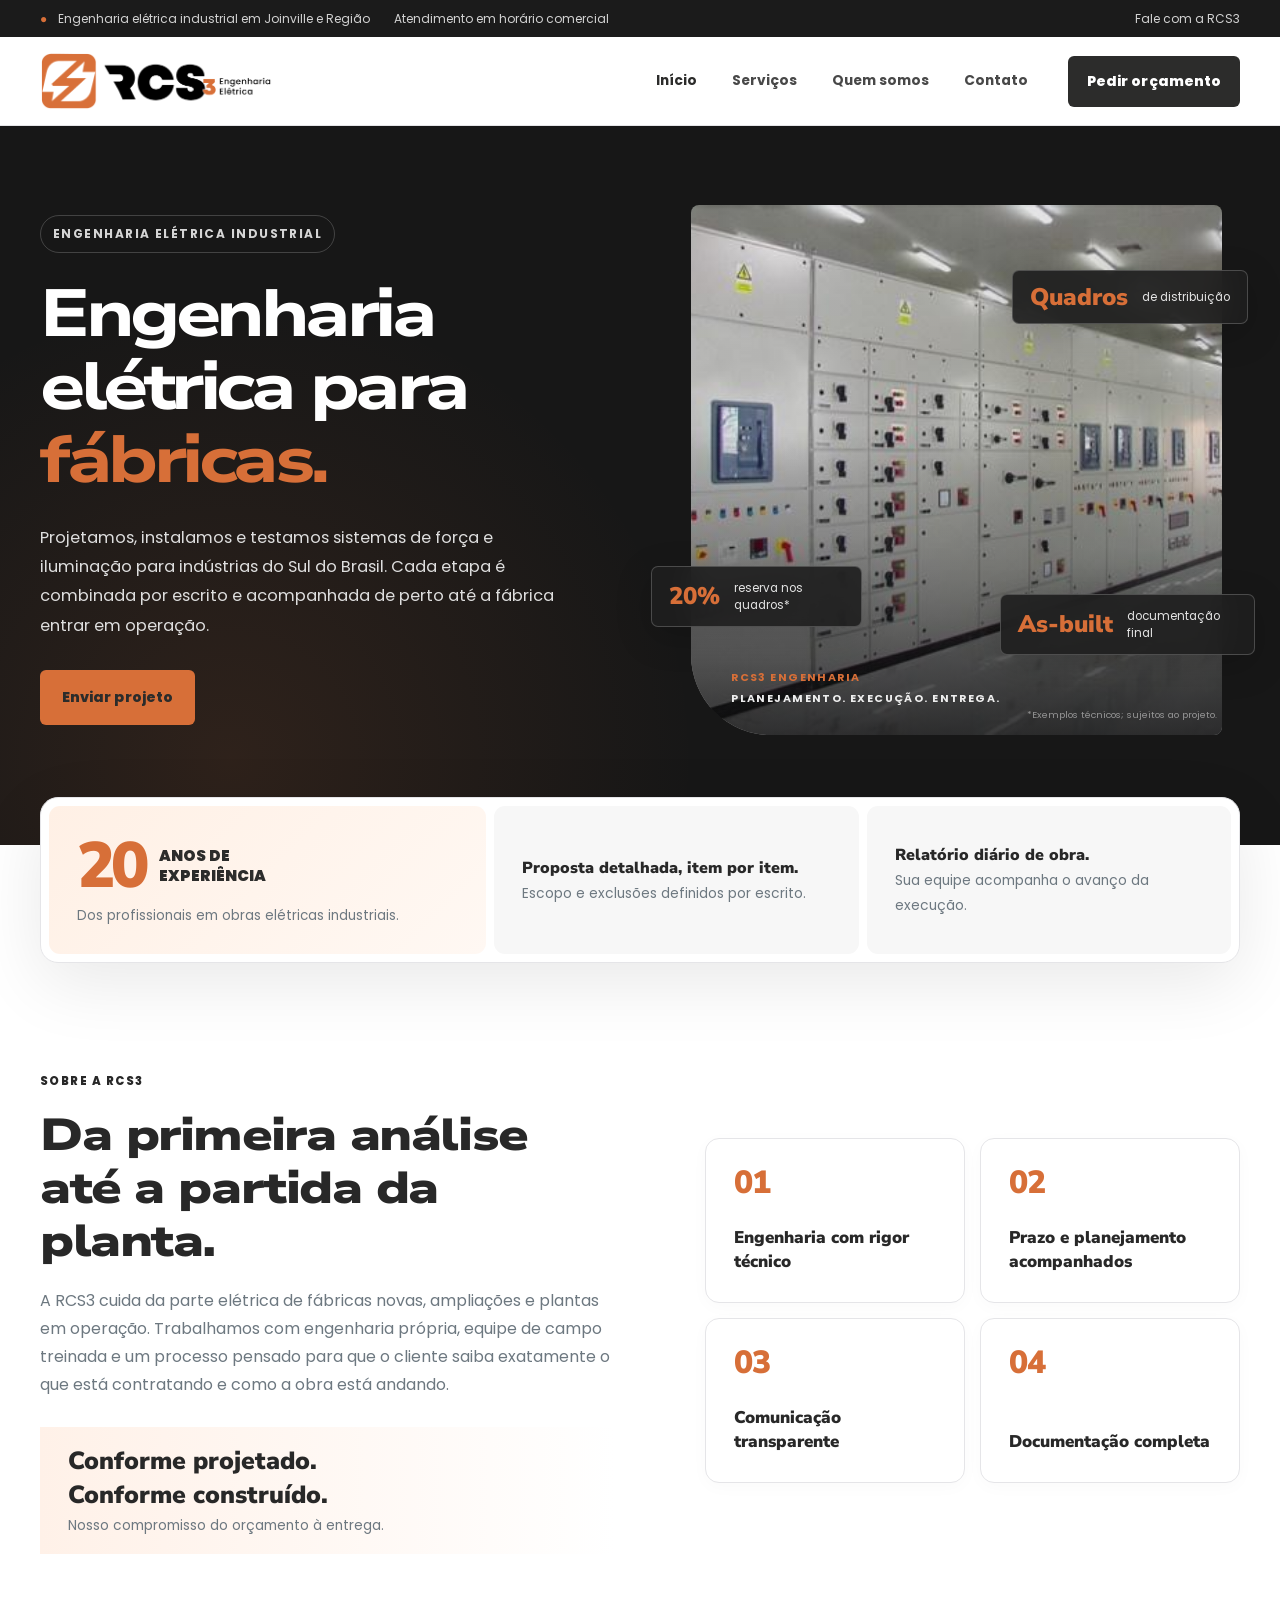
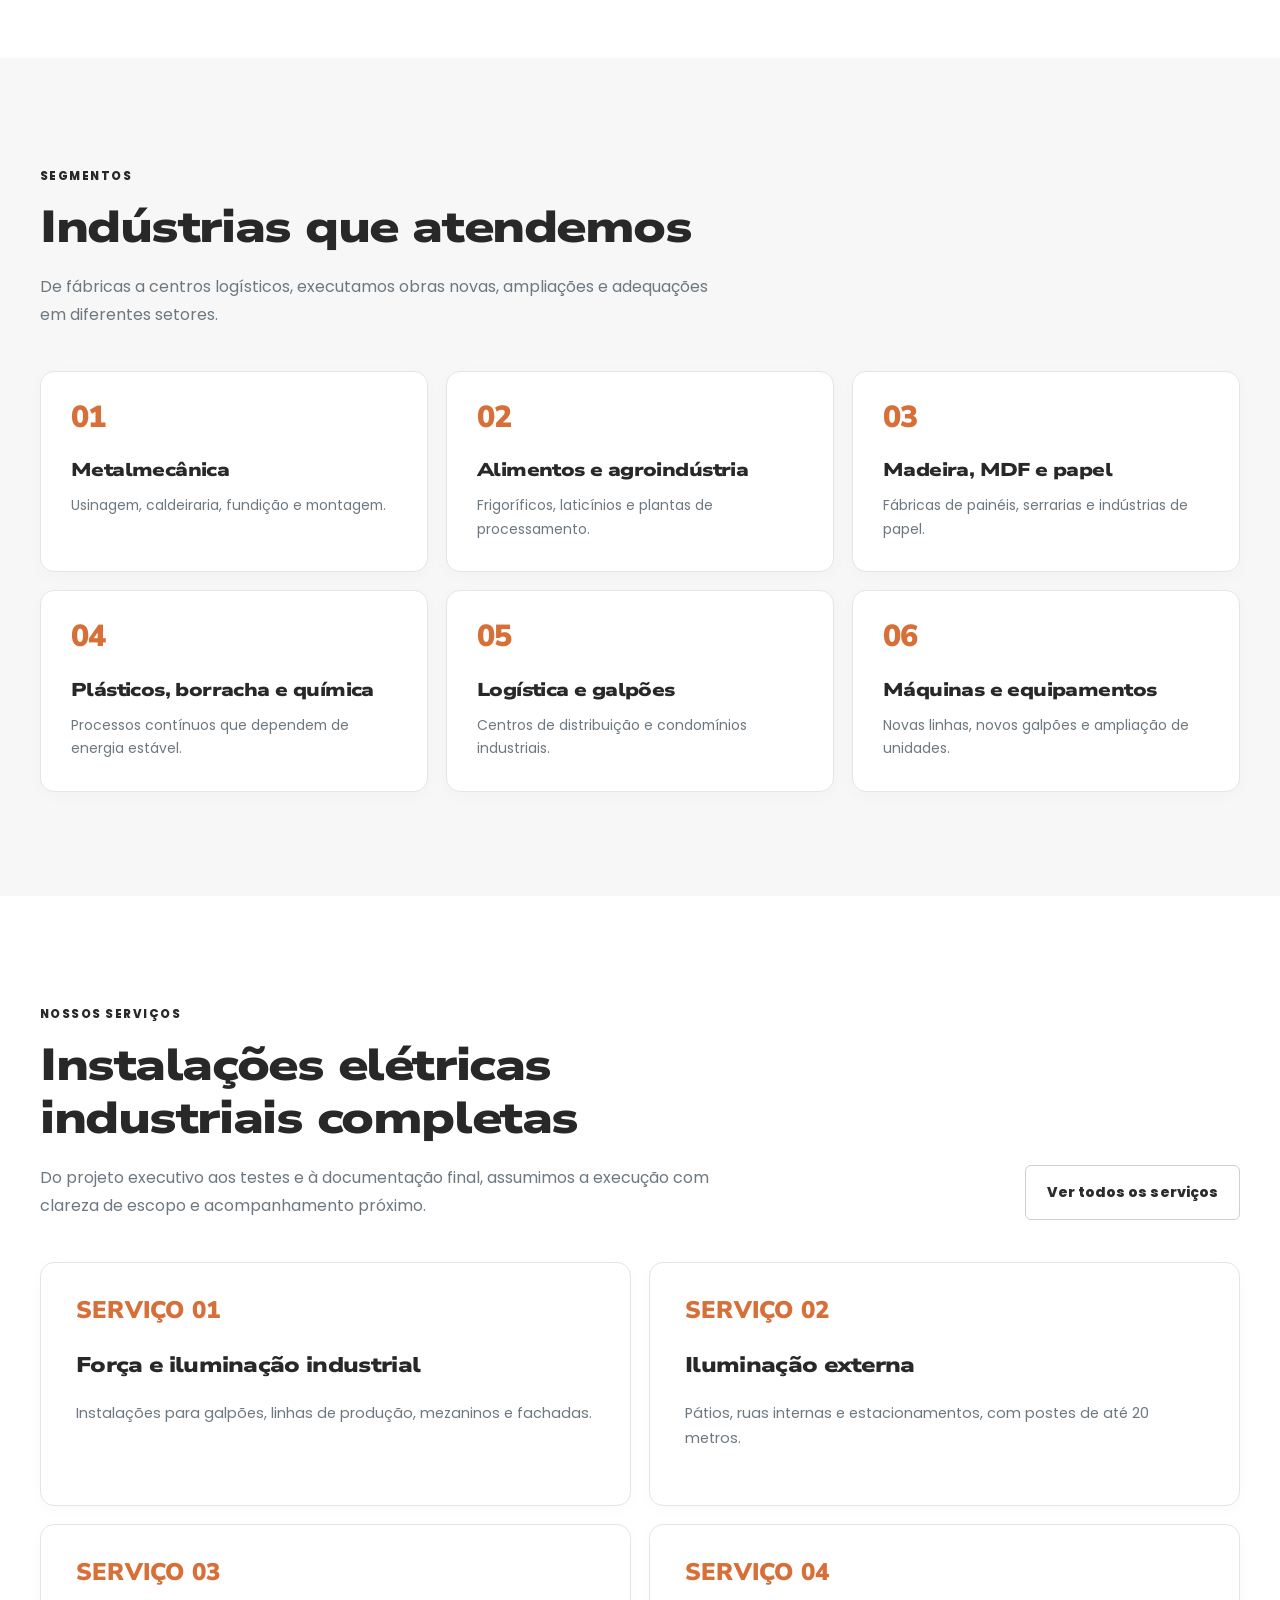
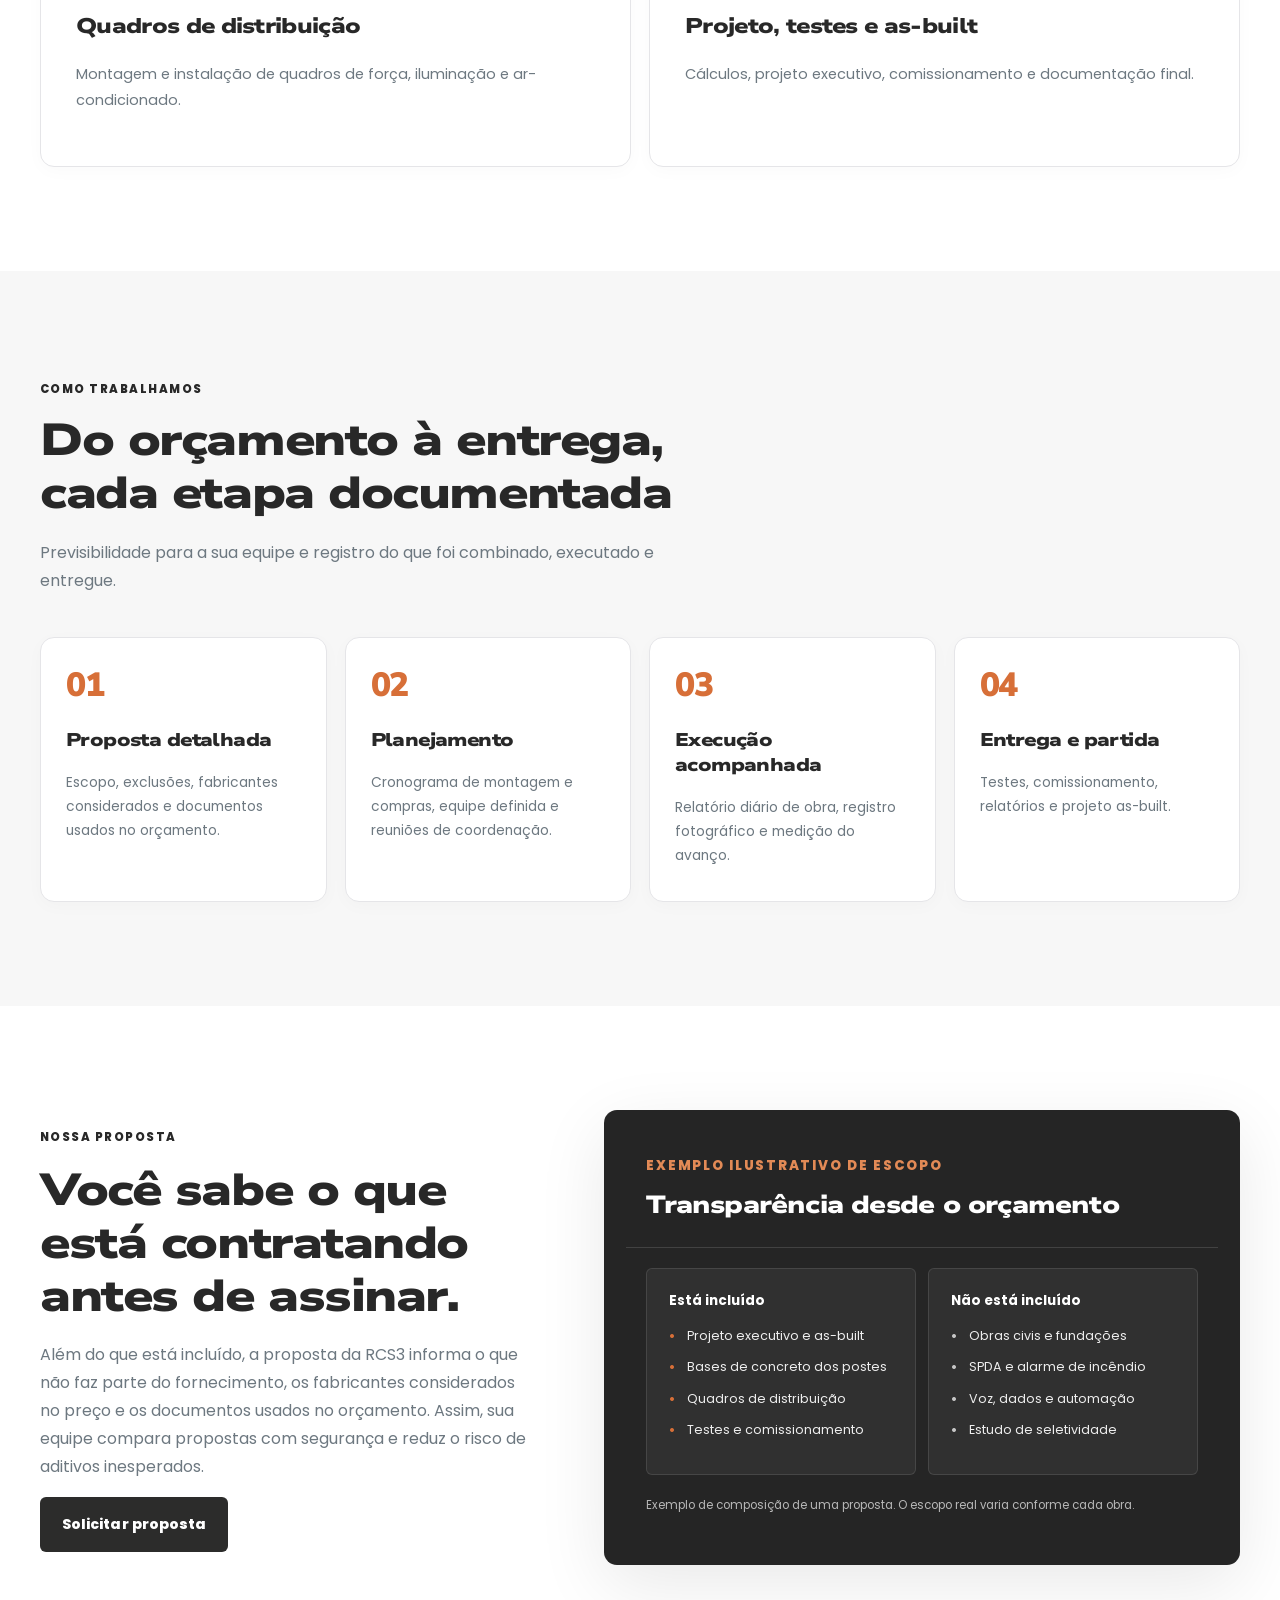
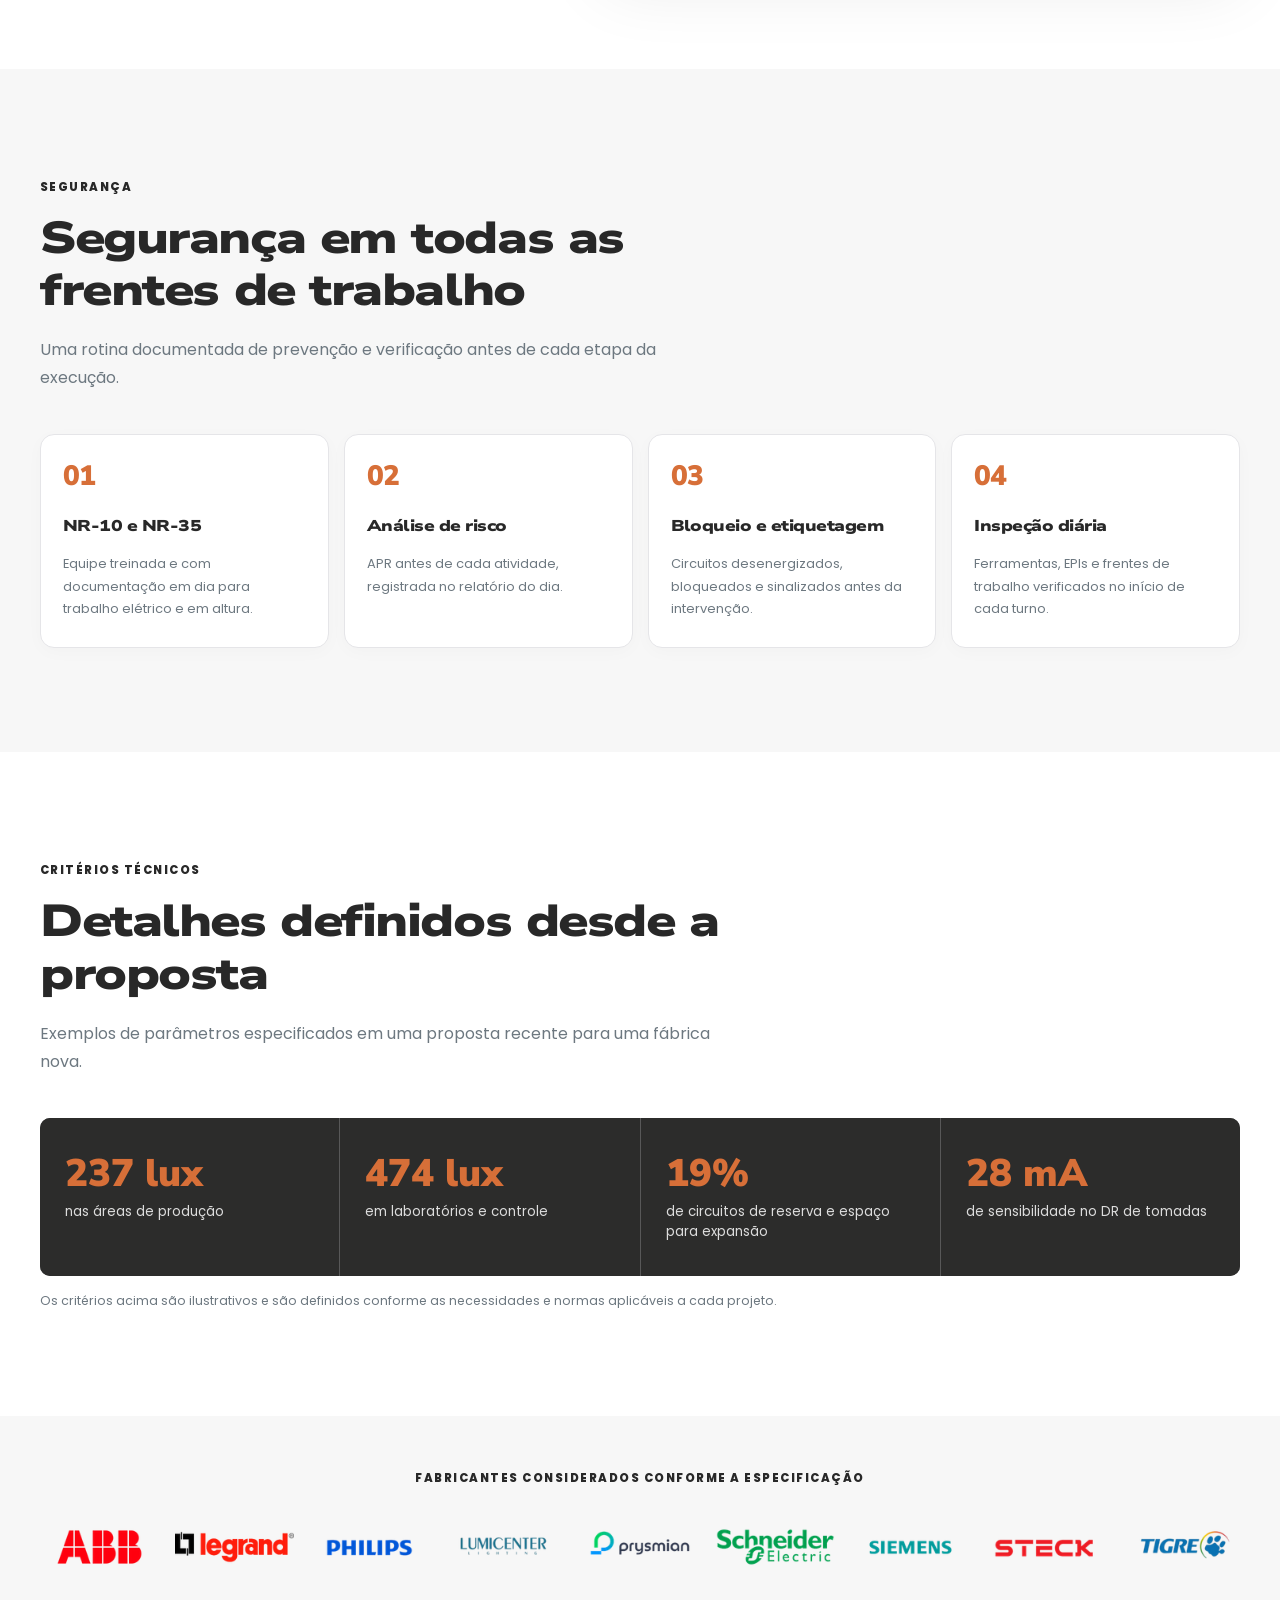
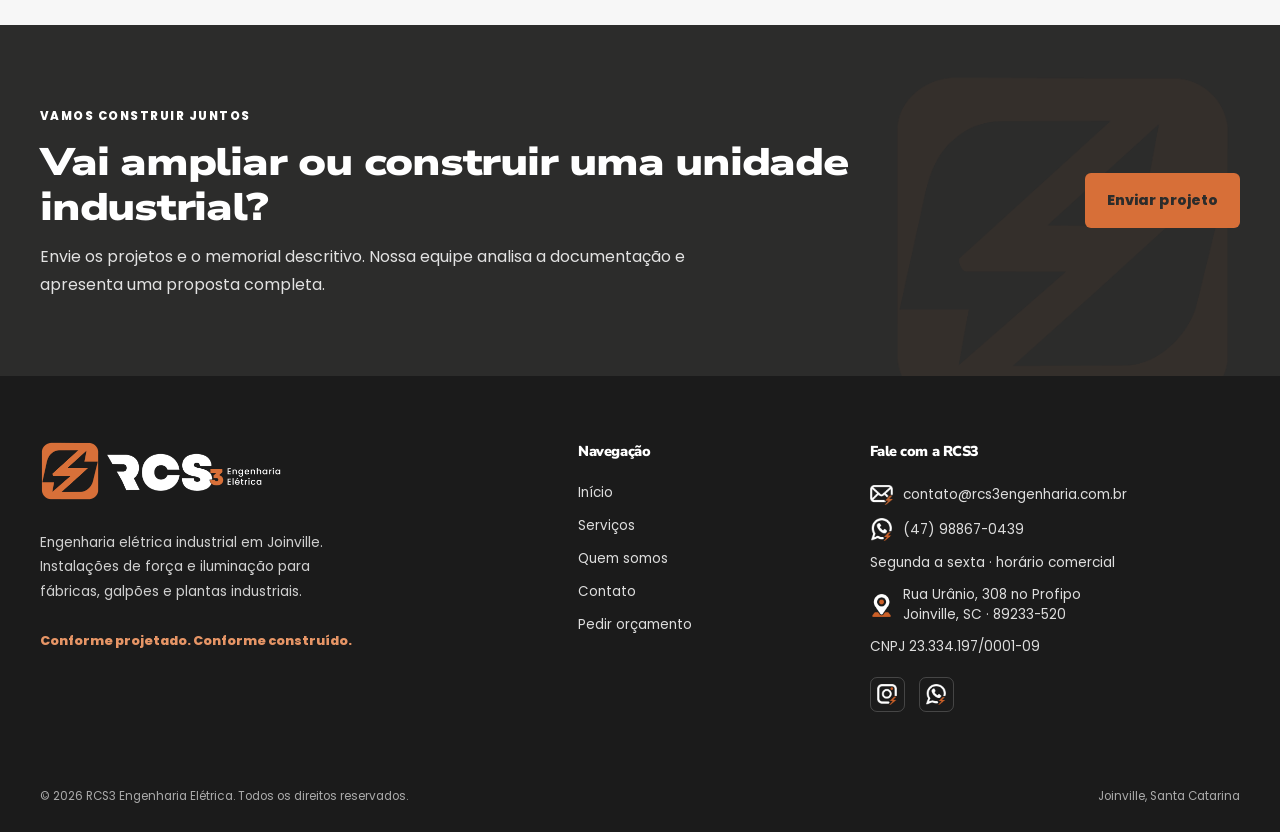
==== commit 8b62129d: "Configura URLs amigaveis e imagem de compartilhamento" ====
--- a/index.html
+++ b/index.html
@@ -13,8 +13,8 @@
     <meta property="og:site_name" content="RCS3 Engenharia Elétrica">
     <meta property="og:locale" content="pt_BR">
 
-    <meta property="og:image" content="https://rcs3.com.br/assets/images/og-rcs3.png">
-    <meta property="og:image:type" content="image/png">
+    <meta property="og:image" content="https://rcs3.com.br/assets/images/og-rcs3.jpg">
+    <meta property="og:image:type" content="image/jpg">
     <meta property="og:image:width" content="1200">
     <meta property="og:image:height" content="630">
     <meta property="og:image:alt" content="Logo da RCS3 Engenharia Elétrica">
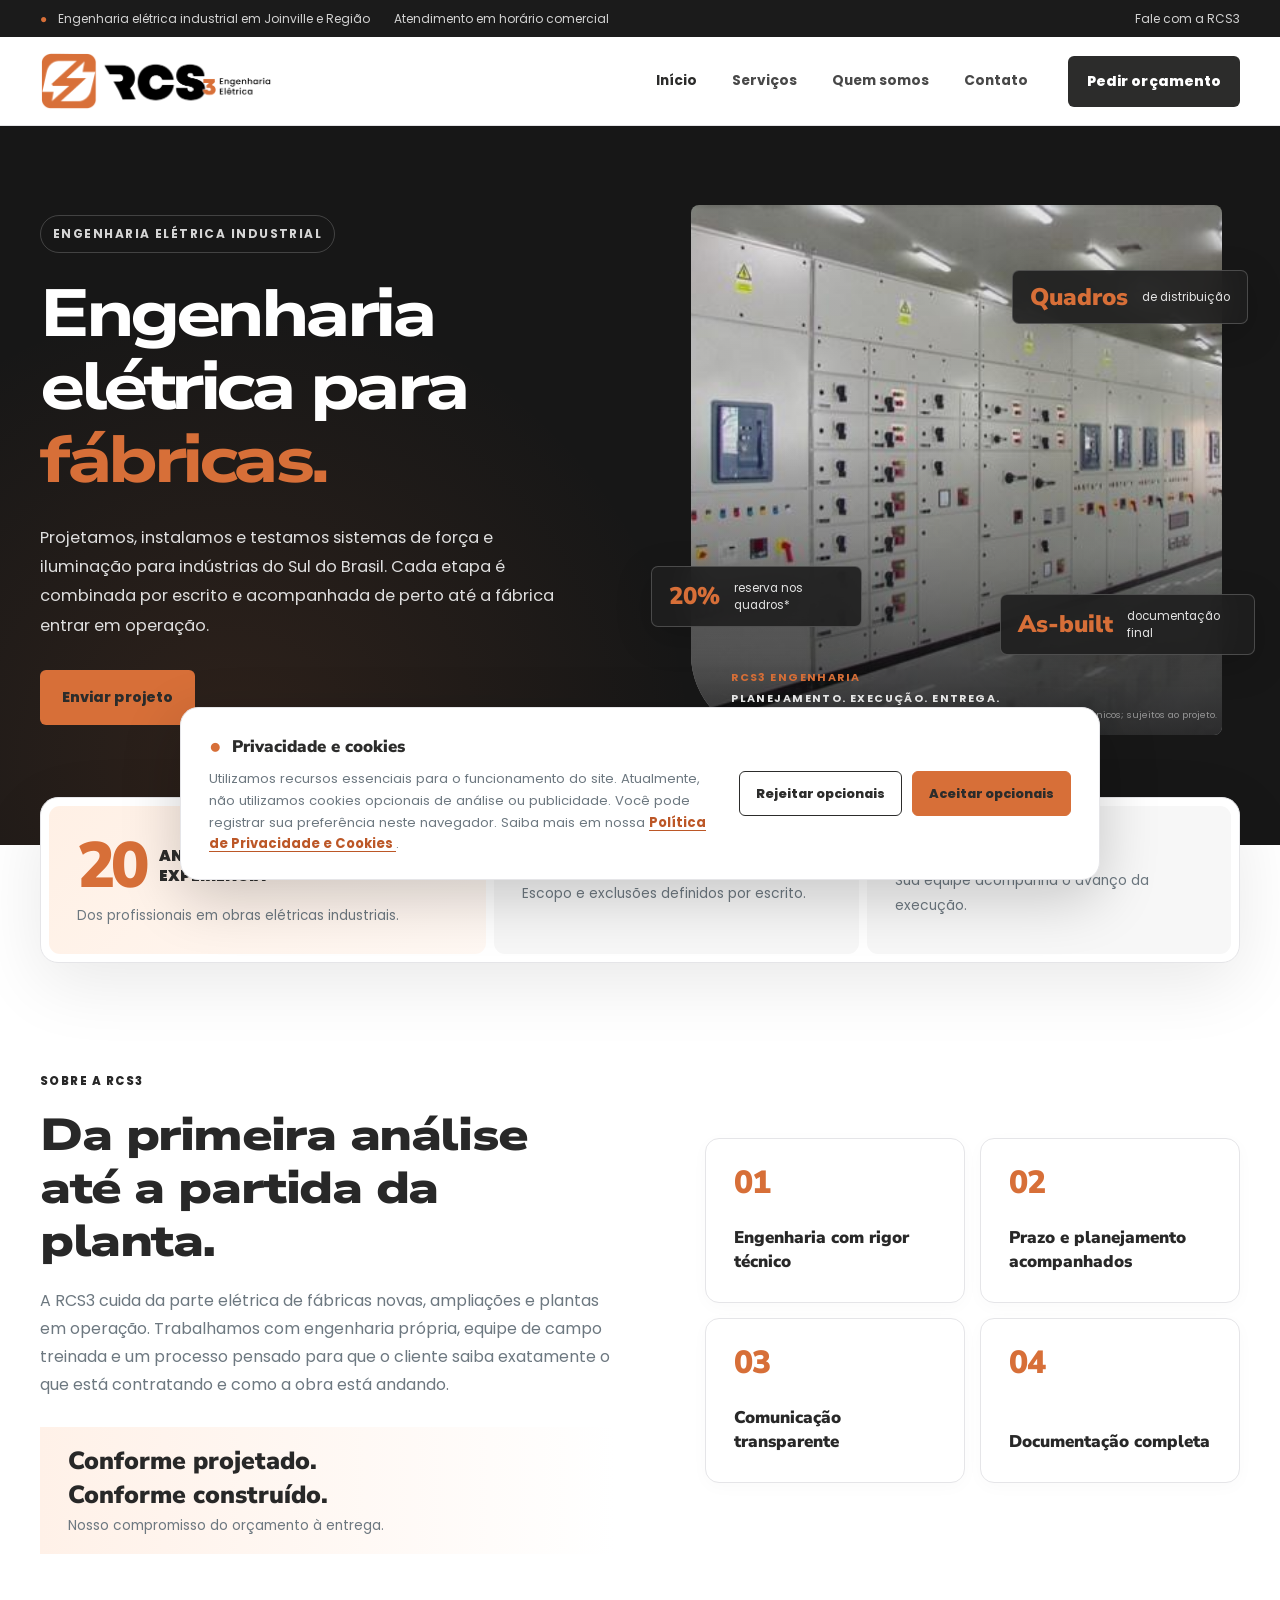
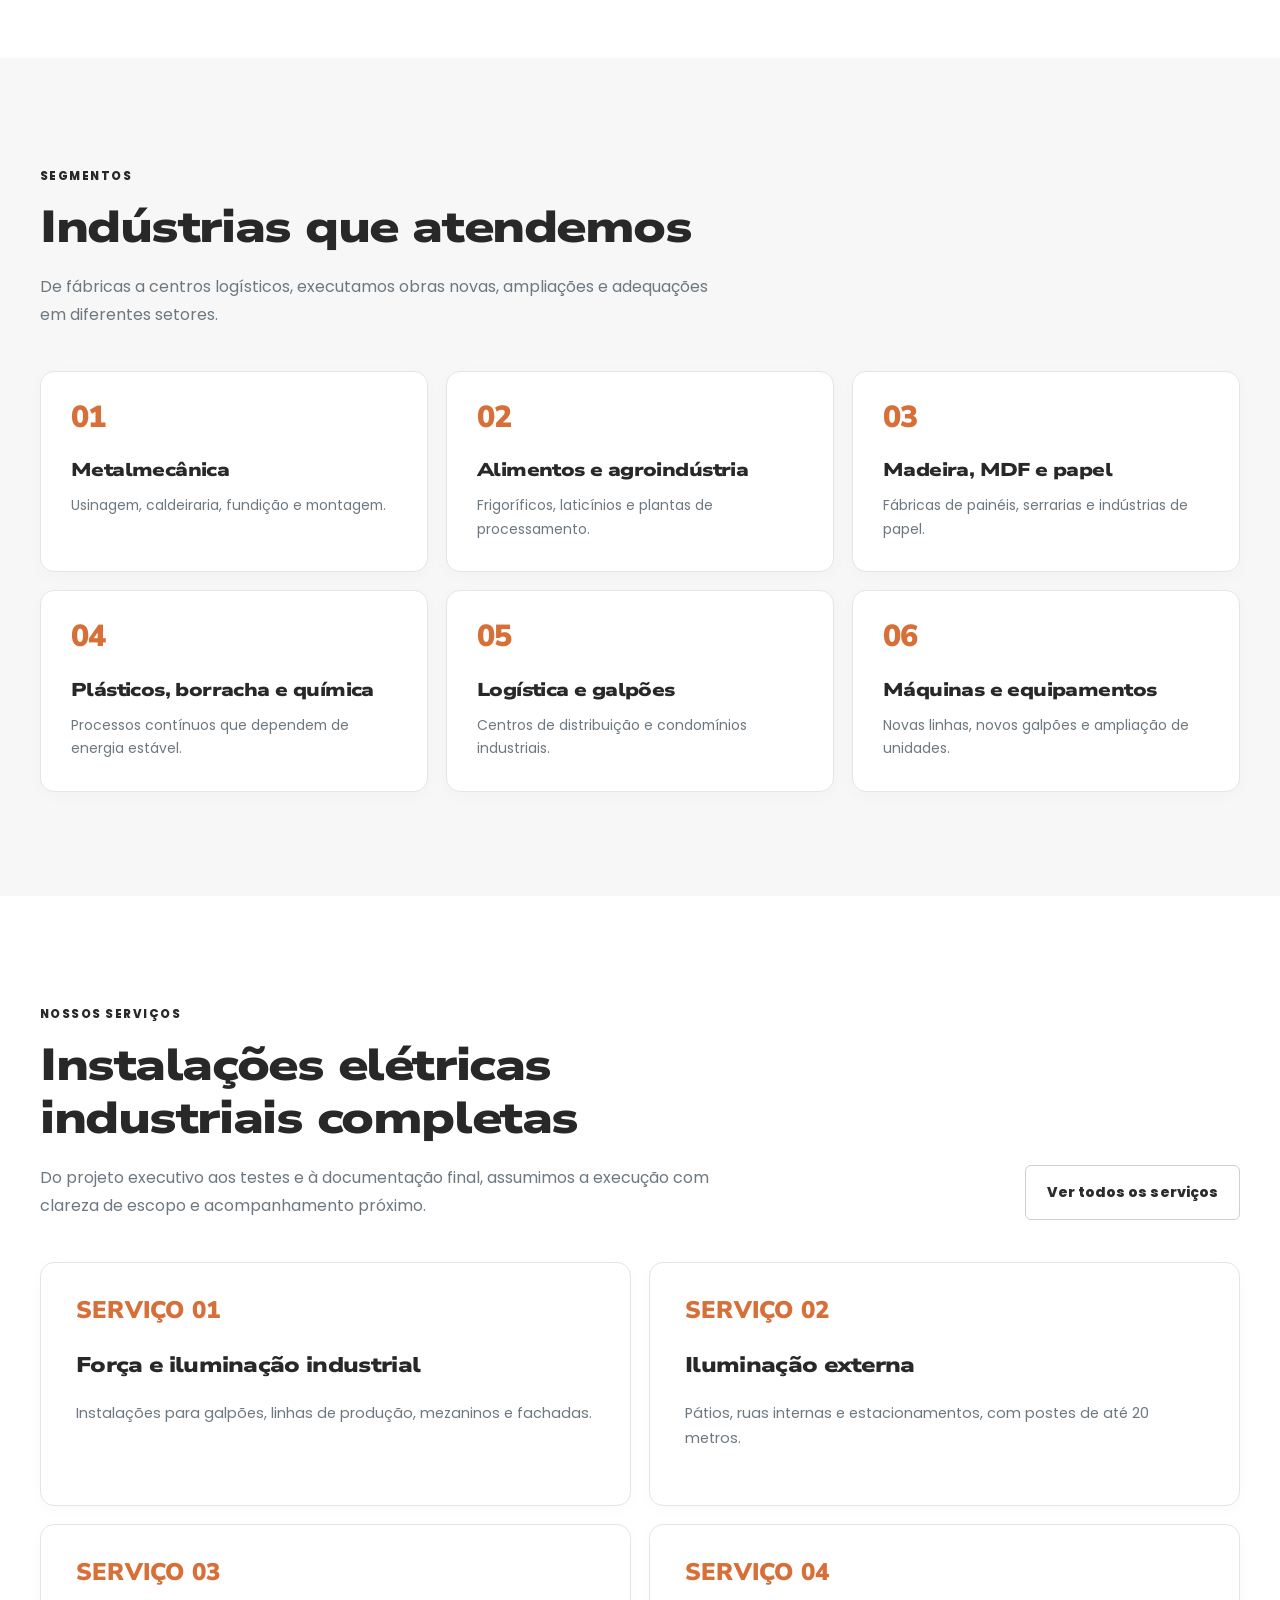
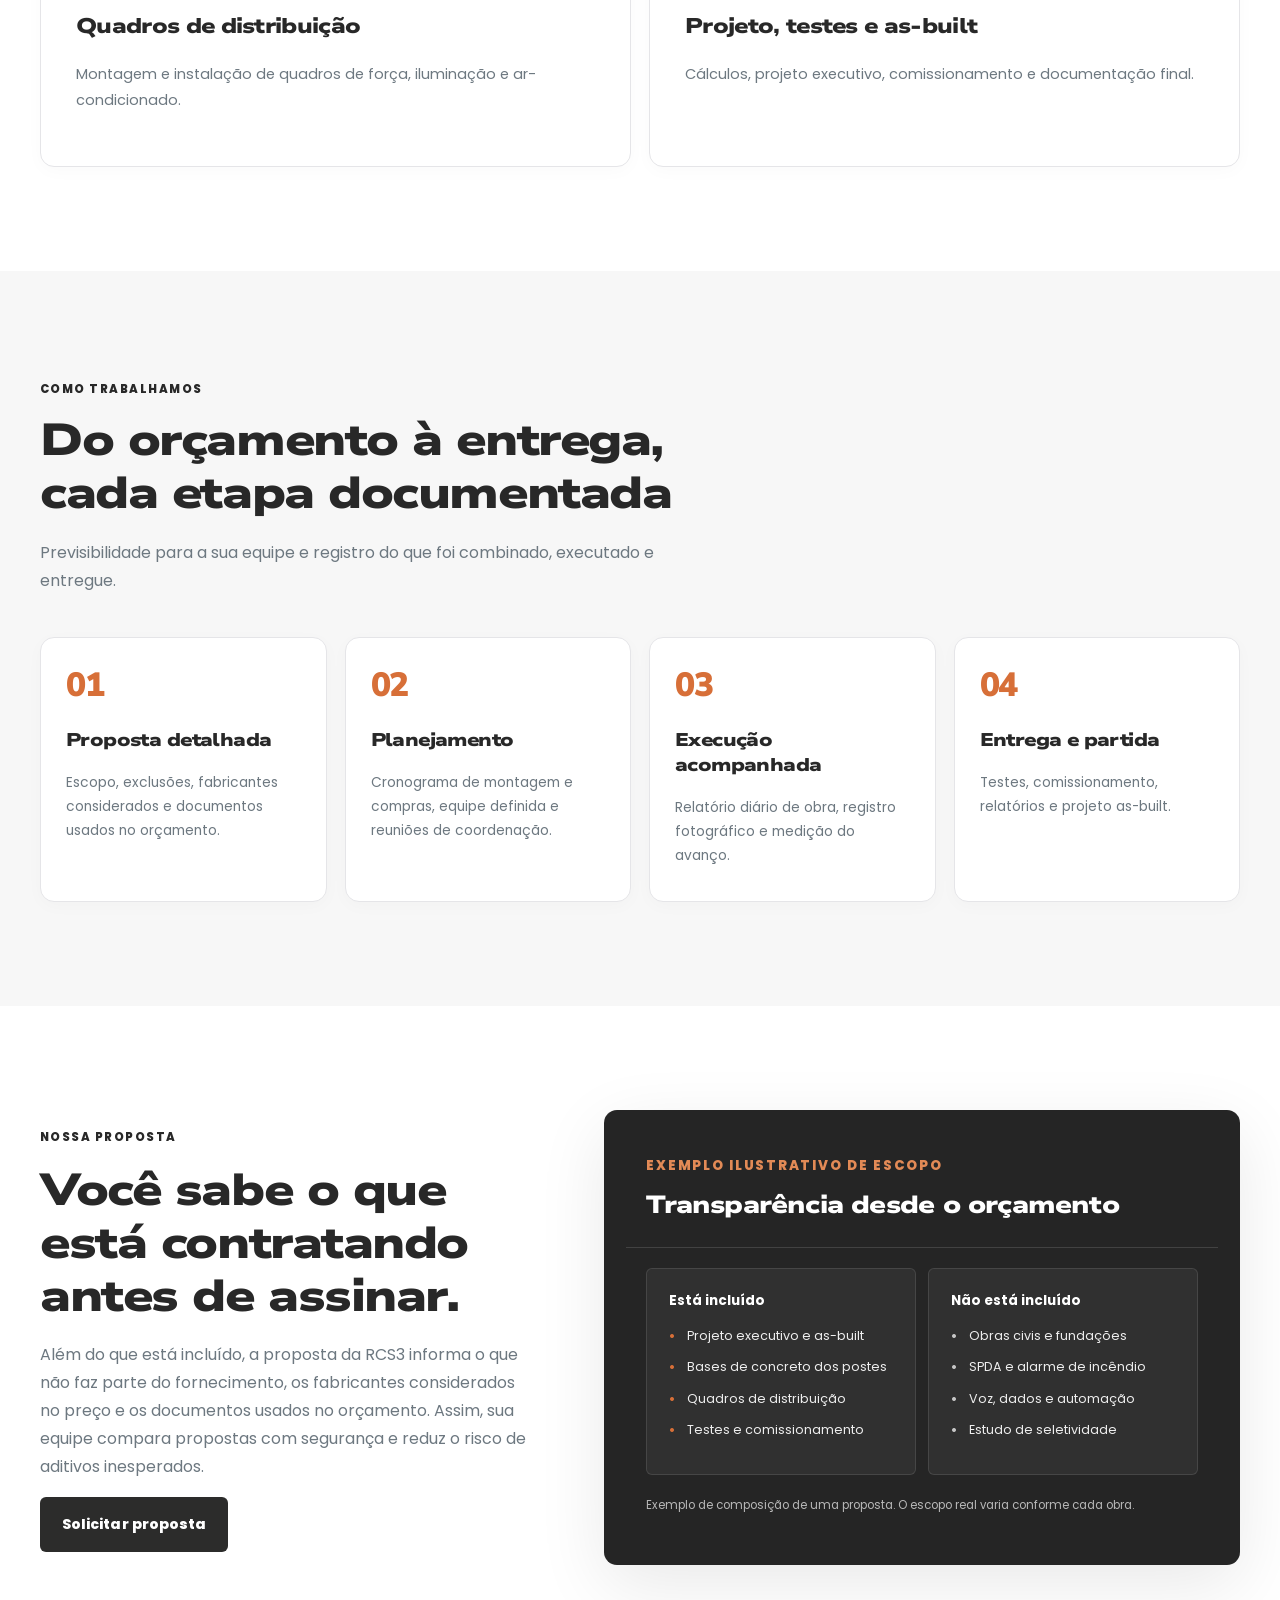
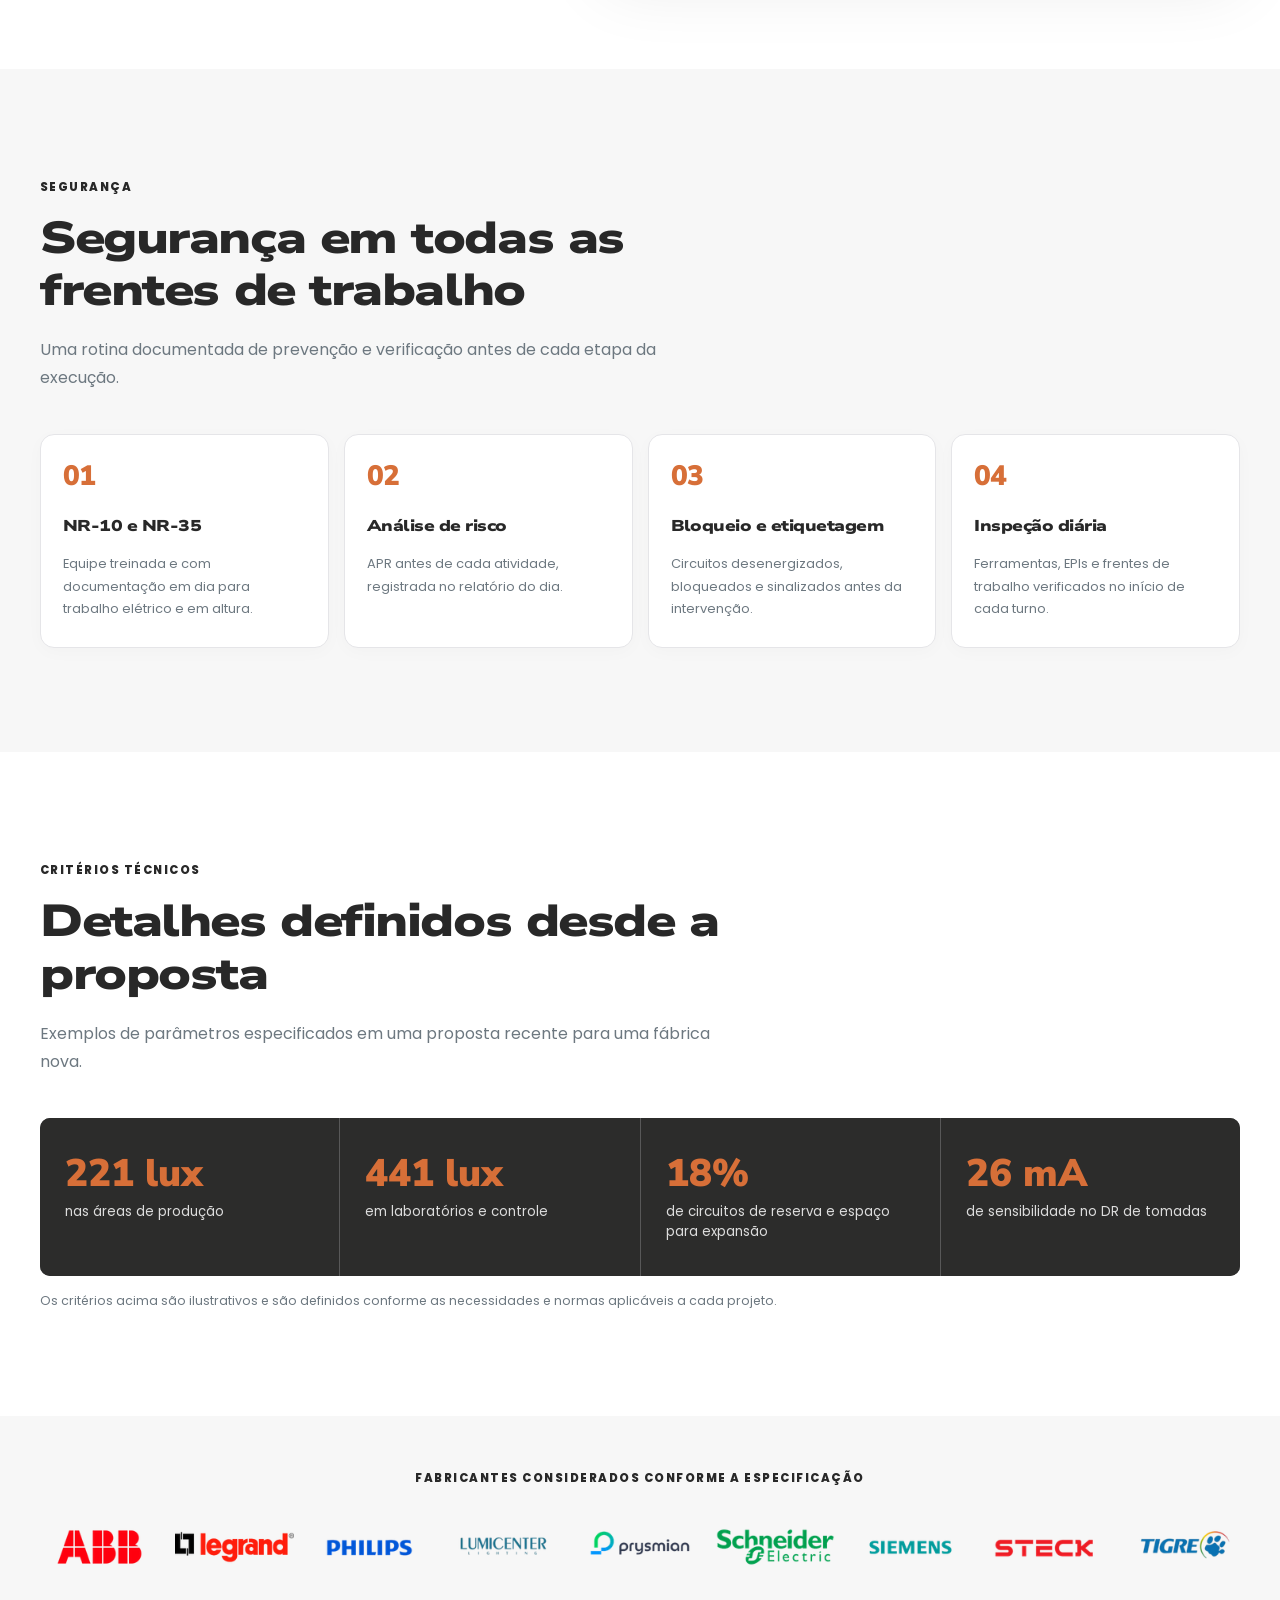
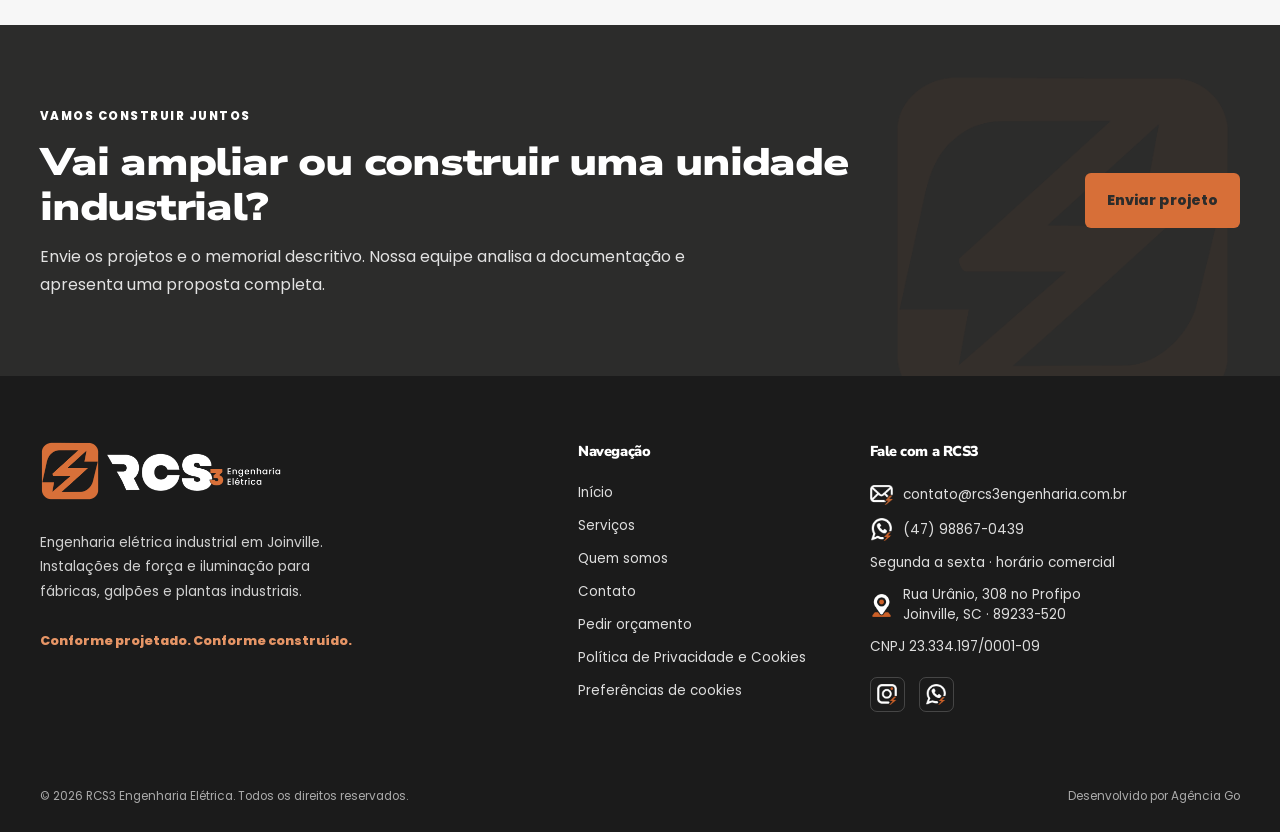
==== commit a0eeab0a: "Atualiza politica de privacidade rodape e banner de cookies" ====
--- a/index.html
+++ b/index.html
@@ -27,6 +27,7 @@
     <link rel="preconnect" href="https://fonts.googleapis.com">
     <link rel="preconnect" href="https://fonts.gstatic.com" crossorigin>
     <link rel="stylesheet" href="assets/css/style.css?v=2">
+    <link rel="stylesheet" href="assets/css/style.css?v=3">
     <script type="application/ld+json">
       {
         "@context": "https://schema.org",
@@ -433,6 +434,7 @@
               <a href="quem-somos.html">Quem somos</a>
               <a href="contato.html">Contato</a>
               <a href="contato.html#orcamento">Pedir orçamento</a>
+              <a href="privacidade.html">Política de Privacidade e Cookies</a>
             </div>
           </div>
           <div>
@@ -464,8 +466,19 @@
           </div>
         </div>
         <div class="footer-bottom">
-          <span>© <span data-current-year>2026</span> RCS3 Engenharia Elétrica. Todos os direitos reservados.</span>
-          <span>Joinville, Santa Catarina</span>
+          <span>
+            © <span data-current-year>2026</span>
+            RCS3 Engenharia Elétrica. Todos os direitos reservados.
+          </span>
+
+          <span>
+            Desenvolvido por
+            <a href="https://agenciagostorm.com/"
+              target="_blank"
+              rel="noopener noreferrer">
+              Agência Go
+            </a>
+          </span>
         </div>
       </div>
     </footer>
--- a/assets/css/style.css
+++ b/assets/css/style.css
@@ -2500,3 +2500,167 @@
     transition: none;
   }
 }
+
+
+/* =========================================
+   BANNER DE PRIVACIDADE E COOKIES - RCS3
+   ========================================= */
+
+.cookie-banner {
+  position: fixed;
+  bottom: 20px;
+  left: 50%;
+  transform: translateX(-50%);
+  z-index: 2000;
+
+  width: min(920px, calc(100% - 32px));
+  padding: 24px 28px;
+
+  display: flex;
+  align-items: center;
+  justify-content: space-between;
+  gap: 28px;
+
+  background: var(--white);
+  color: var(--ink);
+  border: 1px solid var(--line);
+  border-radius: var(--radius);
+  box-shadow: 0 18px 60px rgba(0, 0, 0, 0.2);
+}
+
+.cookie-banner[hidden] {
+  display: none !important;
+}
+
+.cookie-content {
+  flex: 1;
+  min-width: 0;
+}
+
+.cookie-title {
+  display: flex;
+  align-items: center;
+  gap: 10px;
+  margin-bottom: 8px;
+
+  font-family: "Nunito Sans", sans-serif;
+  font-size: 1.05rem;
+  font-weight: 900;
+  color: var(--navy);
+}
+
+.cookie-icon {
+  color: var(--gold);
+  font-size: 1.3rem;
+}
+
+.cookie-description {
+  margin: 0;
+  font-size: 0.82rem;
+  line-height: 1.65;
+  color: var(--muted);
+}
+
+.cookie-description a {
+  color: var(--gold-dark);
+  text-decoration: underline;
+  text-underline-offset: 3px;
+  font-weight: 700;
+}
+
+.cookie-actions {
+  display: flex;
+  gap: 10px;
+  align-items: center;
+  flex-shrink: 0;
+}
+
+.cookie-btn {
+  min-height: 45px;
+  padding: 11px 16px;
+
+  border-radius: 6px;
+  border: 1px solid var(--navy);
+
+  font-family: inherit;
+  font-size: 0.8rem;
+  font-weight: 800;
+  white-space: nowrap;
+
+  transition:
+    background 0.2s ease,
+    color 0.2s ease;
+}
+
+.cookie-btn-reject {
+  background: var(--white);
+  color: var(--navy);
+}
+
+.cookie-btn-reject:hover {
+  background: var(--paper);
+}
+
+.cookie-btn-accept {
+  background: var(--gold);
+  border-color: var(--gold);
+  color: var(--navy);
+}
+
+.cookie-btn-accept:hover {
+  background: #e18450;
+}
+
+/* Link para reabrir as preferências no rodapé */
+
+.cookie-preferences {
+  display: inline-block;
+  width: fit-content;
+  padding: 0;
+
+  background: transparent;
+  border: none;
+
+  color: inherit;
+  font: inherit;
+  text-align: left;
+  cursor: pointer;
+}
+
+.cookie-preferences:hover {
+  color: var(--gold);
+}
+
+/* Responsividade */
+
+@media (max-width: 760px) {
+  .cookie-banner {
+    bottom: 12px;
+    width: calc(100% - 24px);
+
+    padding: 20px;
+    flex-direction: column;
+    align-items: stretch;
+    gap: 18px;
+  }
+
+  .cookie-title {
+    font-size: 1rem;
+  }
+
+  .cookie-description {
+    font-size: 0.8rem;
+  }
+
+  .cookie-actions {
+    display: grid;
+    grid-template-columns: 1fr 1fr;
+  }
+
+  .cookie-btn {
+    width: 100%;
+    padding: 11px 8px;
+    font-size: 0.75rem;
+    white-space: normal;
+  }
+}
--- a/assets/css/style.css
+++ b/assets/css/style.css
@@ -2500,3 +2500,167 @@
     transition: none;
   }
 }
+
+
+/* =========================================
+   BANNER DE PRIVACIDADE E COOKIES - RCS3
+   ========================================= */
+
+.cookie-banner {
+  position: fixed;
+  bottom: 20px;
+  left: 50%;
+  transform: translateX(-50%);
+  z-index: 2000;
+
+  width: min(920px, calc(100% - 32px));
+  padding: 24px 28px;
+
+  display: flex;
+  align-items: center;
+  justify-content: space-between;
+  gap: 28px;
+
+  background: var(--white);
+  color: var(--ink);
+  border: 1px solid var(--line);
+  border-radius: var(--radius);
+  box-shadow: 0 18px 60px rgba(0, 0, 0, 0.2);
+}
+
+.cookie-banner[hidden] {
+  display: none !important;
+}
+
+.cookie-content {
+  flex: 1;
+  min-width: 0;
+}
+
+.cookie-title {
+  display: flex;
+  align-items: center;
+  gap: 10px;
+  margin-bottom: 8px;
+
+  font-family: "Nunito Sans", sans-serif;
+  font-size: 1.05rem;
+  font-weight: 900;
+  color: var(--navy);
+}
+
+.cookie-icon {
+  color: var(--gold);
+  font-size: 1.3rem;
+}
+
+.cookie-description {
+  margin: 0;
+  font-size: 0.82rem;
+  line-height: 1.65;
+  color: var(--muted);
+}
+
+.cookie-description a {
+  color: var(--gold-dark);
+  text-decoration: underline;
+  text-underline-offset: 3px;
+  font-weight: 700;
+}
+
+.cookie-actions {
+  display: flex;
+  gap: 10px;
+  align-items: center;
+  flex-shrink: 0;
+}
+
+.cookie-btn {
+  min-height: 45px;
+  padding: 11px 16px;
+
+  border-radius: 6px;
+  border: 1px solid var(--navy);
+
+  font-family: inherit;
+  font-size: 0.8rem;
+  font-weight: 800;
+  white-space: nowrap;
+
+  transition:
+    background 0.2s ease,
+    color 0.2s ease;
+}
+
+.cookie-btn-reject {
+  background: var(--white);
+  color: var(--navy);
+}
+
+.cookie-btn-reject:hover {
+  background: var(--paper);
+}
+
+.cookie-btn-accept {
+  background: var(--gold);
+  border-color: var(--gold);
+  color: var(--navy);
+}
+
+.cookie-btn-accept:hover {
+  background: #e18450;
+}
+
+/* Link para reabrir as preferências no rodapé */
+
+.cookie-preferences {
+  display: inline-block;
+  width: fit-content;
+  padding: 0;
+
+  background: transparent;
+  border: none;
+
+  color: inherit;
+  font: inherit;
+  text-align: left;
+  cursor: pointer;
+}
+
+.cookie-preferences:hover {
+  color: var(--gold);
+}
+
+/* Responsividade */
+
+@media (max-width: 760px) {
+  .cookie-banner {
+    bottom: 12px;
+    width: calc(100% - 24px);
+
+    padding: 20px;
+    flex-direction: column;
+    align-items: stretch;
+    gap: 18px;
+  }
+
+  .cookie-title {
+    font-size: 1rem;
+  }
+
+  .cookie-description {
+    font-size: 0.8rem;
+  }
+
+  .cookie-actions {
+    display: grid;
+    grid-template-columns: 1fr 1fr;
+  }
+
+  .cookie-btn {
+    width: 100%;
+    padding: 11px 8px;
+    font-size: 0.75rem;
+    white-space: normal;
+  }
+}
